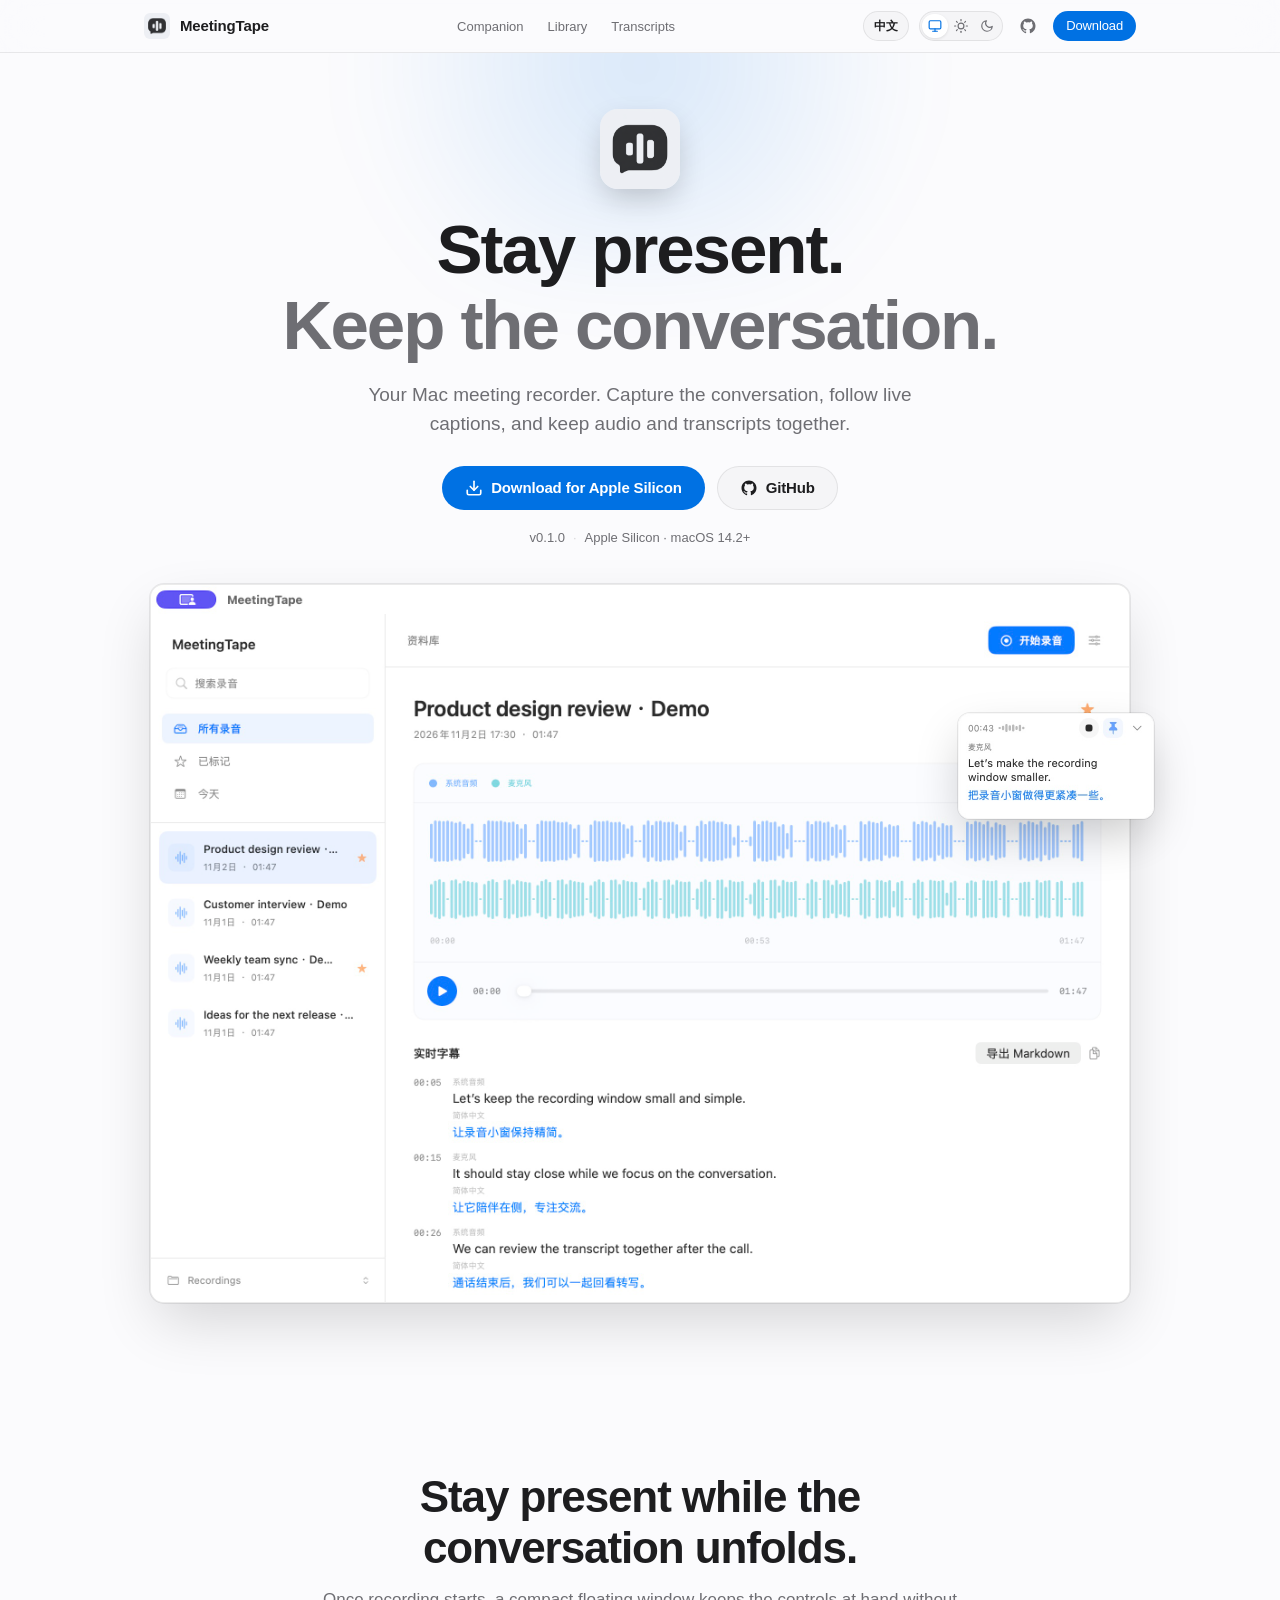
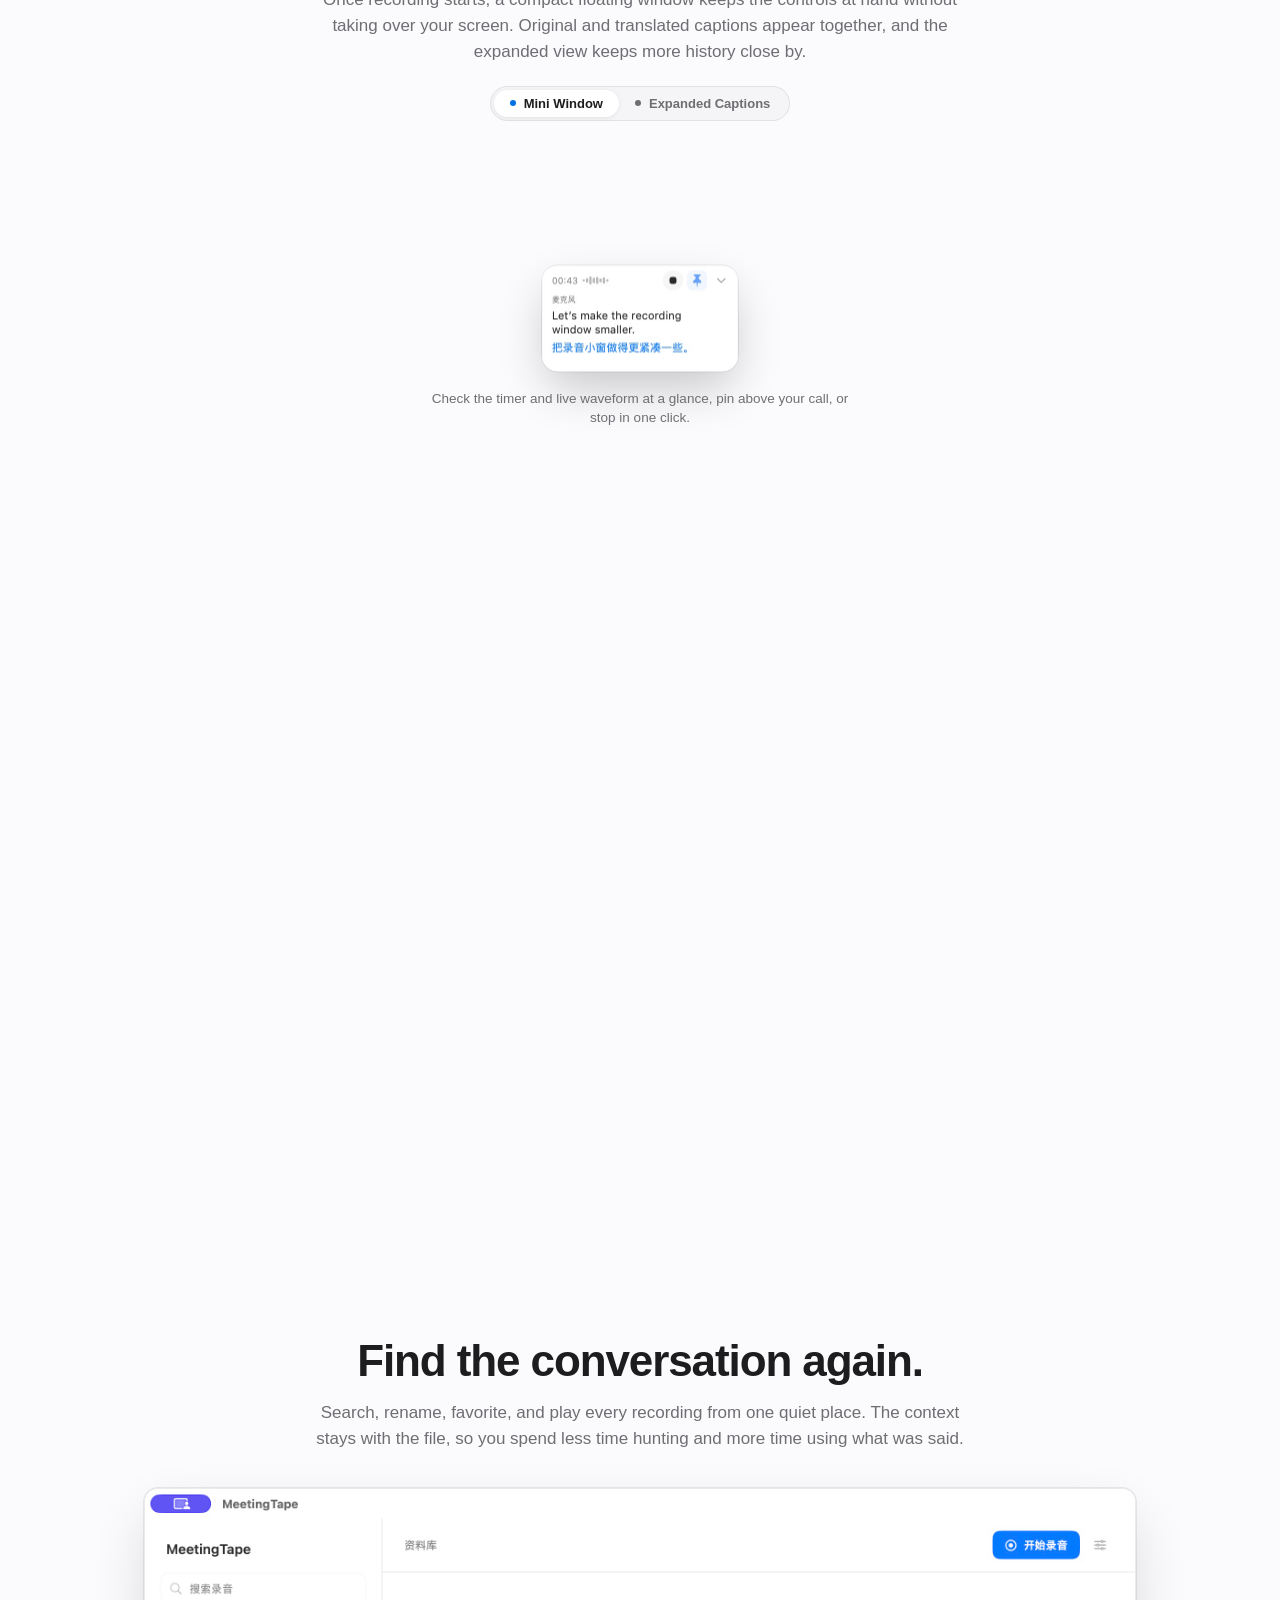
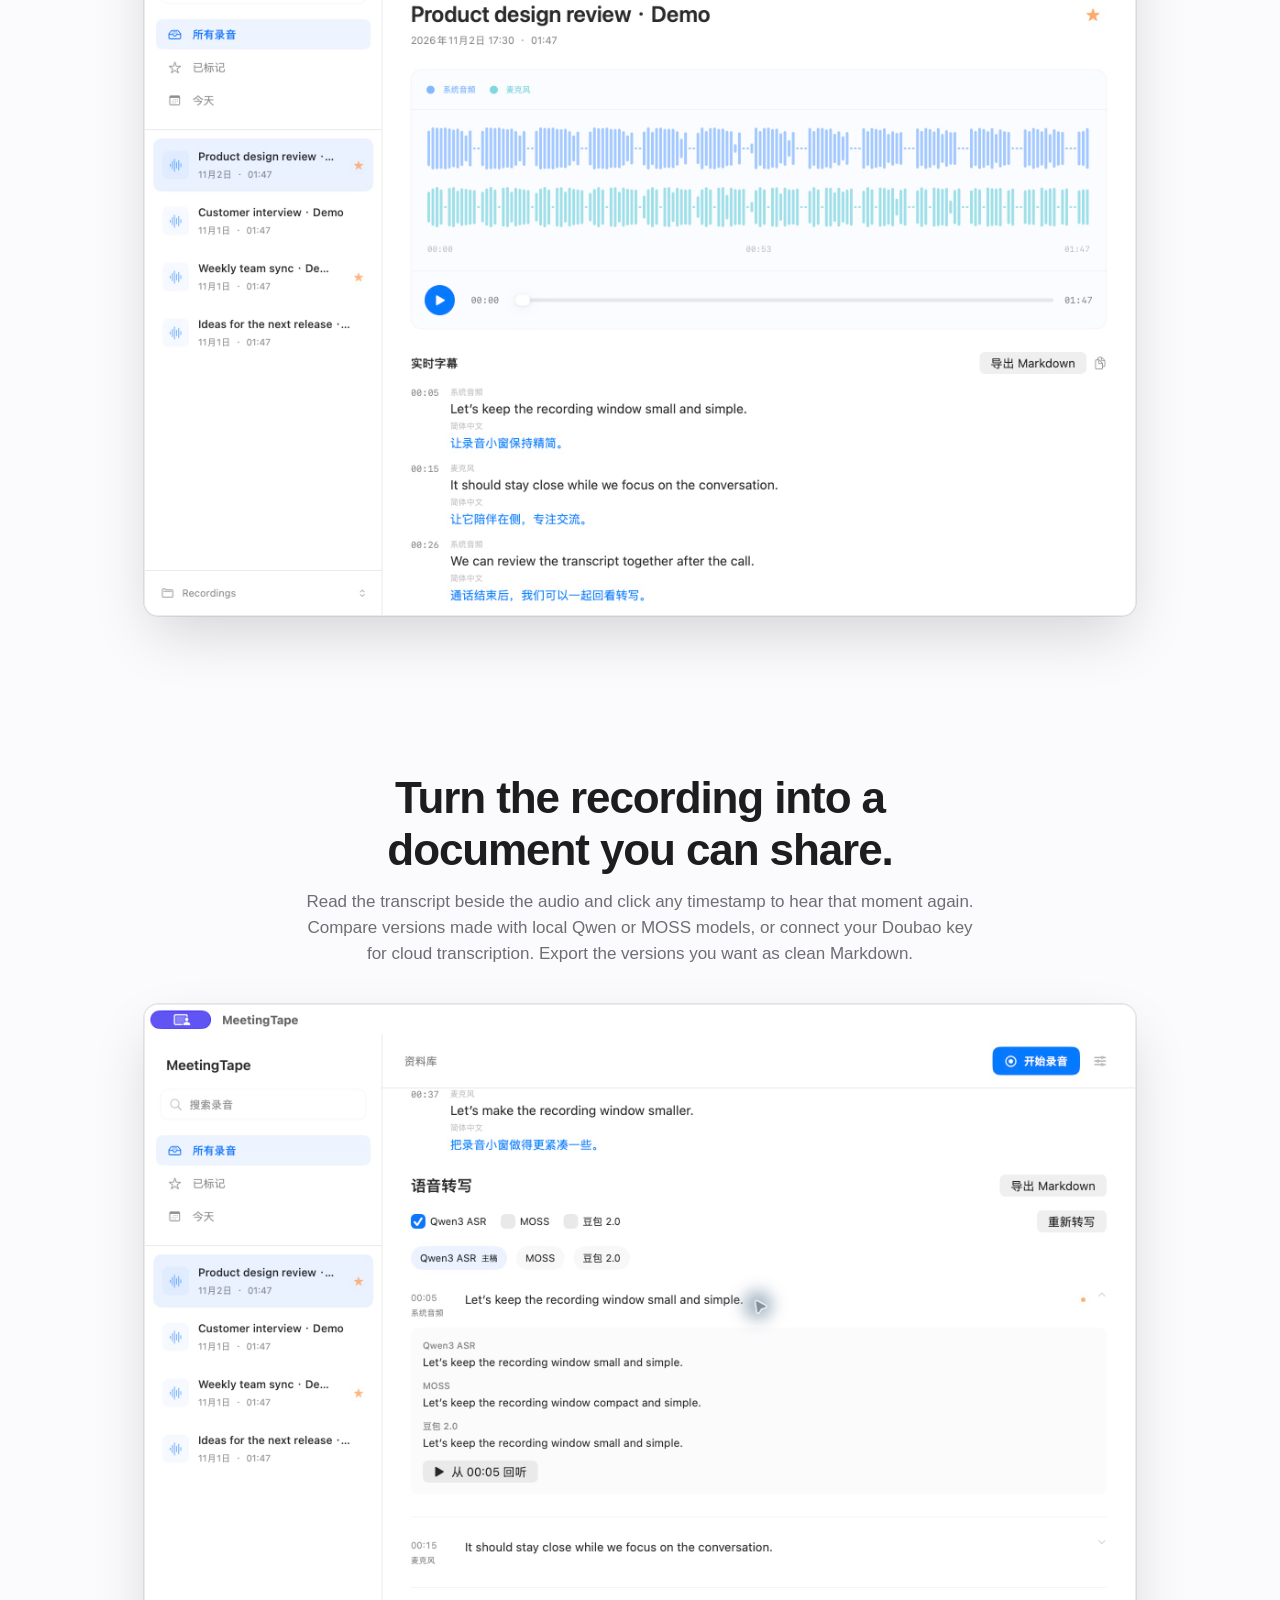
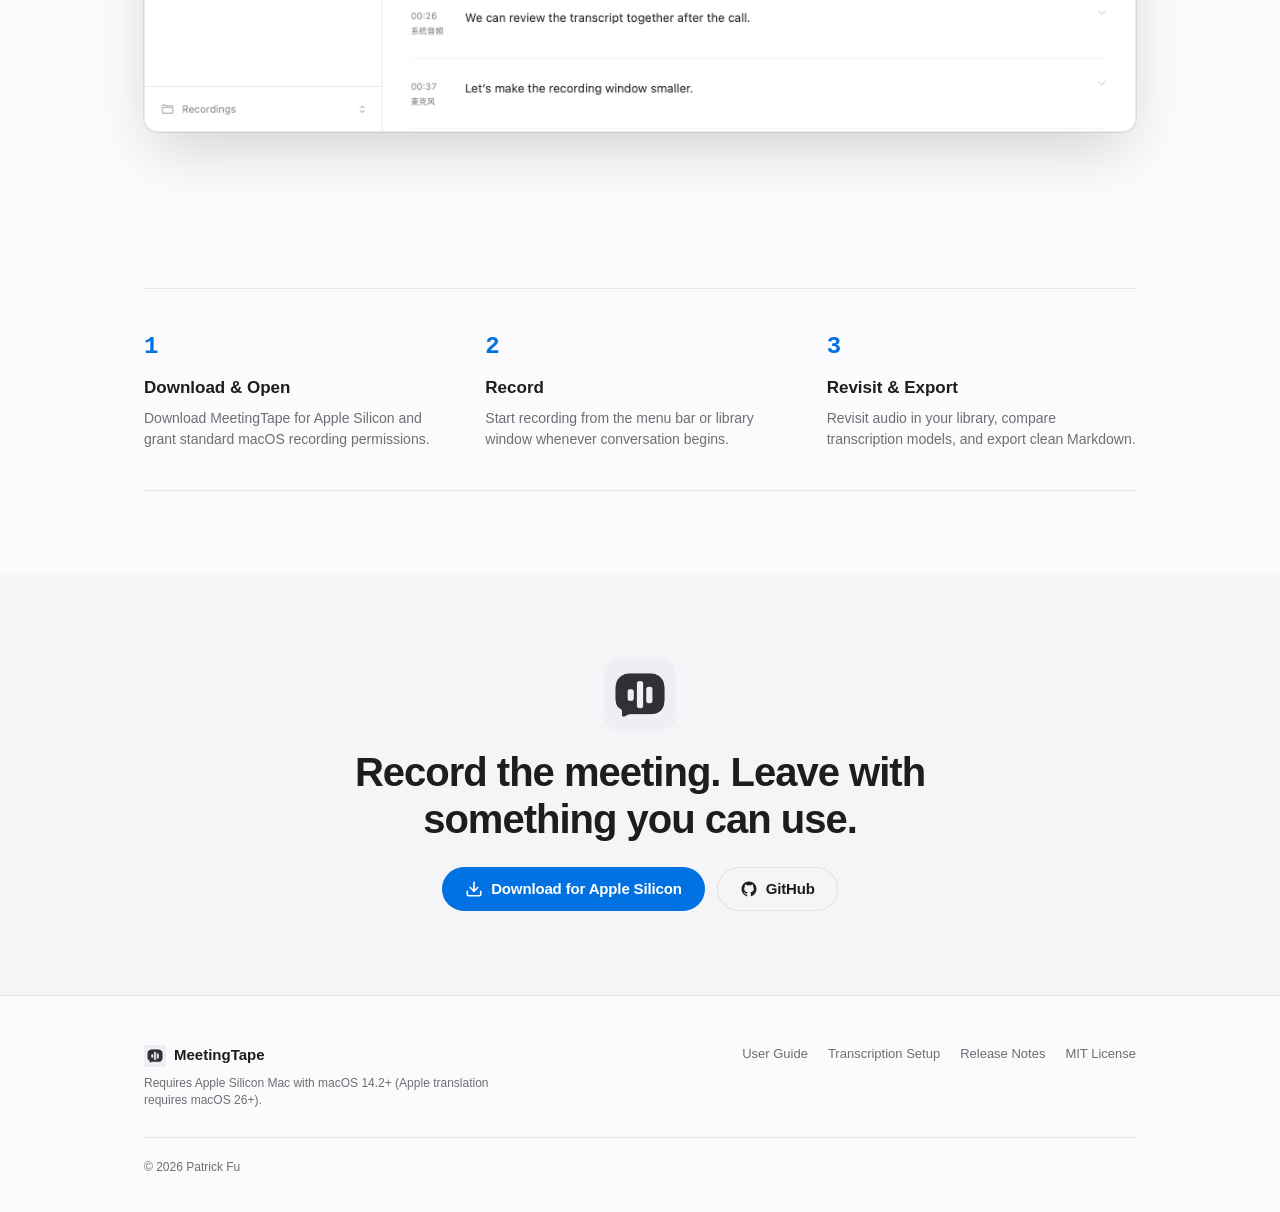
==== docs/index.html @ c308bc60 "Publish the signed 0.1.0 update feed and downloads - Add the unchanged signed appcast for the public" ====
<!DOCTYPE html>
<html lang="en" data-theme="system">
<head>
  <meta charset="UTF-8">
  <meta name="viewport" content="width=device-width, initial-scale=1.0, viewport-fit=cover">
  <title>MeetingTape — Native Mac Meeting Recorder &amp; Live Captions</title>
  <meta name="description" content="A native Mac meeting recorder with live captions. System and microphone audio capture, searchable library, and Markdown export.">
  <link rel="canonical" href="https://patrick-fu.github.io/meetingtape/">
  <meta property="og:type" content="website">
  <meta property="og:url" content="https://patrick-fu.github.io/meetingtape/">
  <meta property="og:title" content="MeetingTape — Native Mac Meeting Recorder &amp; Live Captions">
  <meta property="og:description" content="A native Mac meeting recorder with live captions. System and microphone audio capture, searchable library, and Markdown export.">
  <meta property="og:image" content="https://patrick-fu.github.io/meetingtape/images/app-icon.png">
  <meta name="twitter:card" content="summary_large_image">
  <meta name="twitter:url" content="https://patrick-fu.github.io/meetingtape/">
  <meta name="twitter:title" content="MeetingTape — Native Mac Meeting Recorder &amp; Live Captions">
  <meta name="twitter:description" content="A native Mac meeting recorder with live captions. System and microphone audio capture, searchable library, and Markdown export.">
  <meta name="twitter:image" content="https://patrick-fu.github.io/meetingtape/images/app-icon.png">
  <link rel="icon" type="image/png" href="images/app-icon.png">
  <link rel="apple-touch-icon" href="images/app-icon.png">
  <link rel="stylesheet" href="styles.css">
  <script>
    (function () {
      try {
        var savedTheme = localStorage.getItem('meetingtape.appearance');
        if (!['system', 'light', 'dark'].includes(savedTheme)) savedTheme = 'system';
        document.documentElement.setAttribute('data-theme', savedTheme);
      } catch (e) {}
    })();
  </script>
</head>
<body>
  <a href="#main" class="skip-link" data-i18n="skip_to_content">Skip to main content</a>
  <div id="a11y-status" class="sr-only" aria-live="polite"></div>
  <header class="site-header" id="site-header">
    <div class="header-inner">
      <a href="#" class="brand-link" aria-label="MeetingTape">
        <img src="images/app-icon.png" alt="" aria-hidden="true" width="28" height="28" class="brand-icon">
        <span class="brand-name">MeetingTape</span>
      </a>

      <nav class="site-nav" data-i18n-label="navigation" aria-label="Main Navigation">
        <ul class="nav-links">
          <li><a href="#companion" class="nav-anchor" data-i18n="nav_companion">Companion</a></li>
          <li><a href="#library" class="nav-anchor" data-i18n="nav_library">Library</a></li>
          <li><a href="#transcripts" class="nav-anchor" data-i18n="nav_transcripts">Transcripts</a></li>
        </ul>
      </nav>

      <div class="header-actions">
        <button type="button" id="lang-toggle-btn" class="control-btn" aria-label="Switch to 简体中文" title="Switch language / 切换语言">
          <span id="lang-label">中文</span>
        </button>
        <div class="theme-control" role="group" data-i18n-label="appearance" aria-label="Appearance">
          <button type="button" class="theme-btn" data-theme-val="system" data-i18n-title="theme_system" title="System appearance" aria-pressed="true">
            <svg class="theme-icon" width="14" height="14" viewBox="0 0 24 24" fill="none" stroke="currentColor" stroke-width="2" stroke-linecap="round" stroke-linejoin="round" aria-hidden="true">
              <rect x="2" y="3" width="20" height="14" rx="2" ry="2"></rect>
              <line x1="8" y1="21" x2="16" y2="21"></line>
              <line x1="12" y1="17" x2="12" y2="21"></line>
            </svg>
            <span class="sr-only" data-i18n="theme_system">System</span>
          </button>
          <button type="button" class="theme-btn" data-theme-val="light" data-i18n-title="theme_light" title="Light appearance" aria-pressed="false">
            <svg class="theme-icon" width="14" height="14" viewBox="0 0 24 24" fill="none" stroke="currentColor" stroke-width="2" stroke-linecap="round" stroke-linejoin="round" aria-hidden="true">
              <circle cx="12" cy="12" r="5"></circle>
              <line x1="12" y1="1" x2="12" y2="3"></line>
              <line x1="12" y1="21" x2="12" y2="23"></line>
              <line x1="4.22" y1="4.22" x2="5.64" y2="5.64"></line>
              <line x1="18.36" y1="18.36" x2="19.78" y2="19.78"></line>
              <line x1="1" y1="12" x2="3" y2="12"></line>
              <line x1="21" y1="12" x2="23" y2="12"></line>
              <line x1="4.22" y1="19.78" x2="5.64" y2="18.36"></line>
              <line x1="18.36" y1="5.64" x2="19.78" y2="4.22"></line>
            </svg>
            <span class="sr-only" data-i18n="theme_light">Light</span>
          </button>
          <button type="button" class="theme-btn" data-theme-val="dark" data-i18n-title="theme_dark" title="Dark appearance" aria-pressed="false">
            <svg class="theme-icon" width="14" height="14" viewBox="0 0 24 24" fill="none" stroke="currentColor" stroke-width="2" stroke-linecap="round" stroke-linejoin="round" aria-hidden="true">
              <path d="M21 12.79A9 9 0 1 1 11.21 3 7 7 0 0 0 21 12.79z"></path>
            </svg>
            <span class="sr-only" data-i18n="theme_dark">Dark</span>
          </button>
        </div>
        <a href="https://github.com/patrick-fu/meetingtape" class="icon-link" target="_blank" rel="noopener noreferrer" data-i18n-label="github_source" aria-label="GitHub Repository">
          <svg width="18" height="18" viewBox="0 0 24 24" fill="currentColor" aria-hidden="true">
            <path fill-rule="evenodd" clip-rule="evenodd" d="M12 2C6.477 2 2 6.484 2 12.017c0 4.425 2.865 8.18 6.839 9.504.5.092.682-.217.682-.483 0-.237-.008-.868-.013-1.703-2.782.605-3.369-1.343-3.369-1.343-.454-1.158-1.11-1.466-1.11-1.466-.908-.62.069-.608.069-.608 1.003.07 1.53 1.032 1.53 1.032.892 1.53 2.341 1.088 2.91.832.092-.647.35-1.088.636-1.338-2.22-.253-4.555-1.113-4.555-4.951 0-1.093.39-1.988 1.029-2.688-.103-.253-.446-1.272.098-2.65 0 0 .84-.27 2.75 1.026A9.564 9.564 0 0112 6.844c.85.004 1.705.115 2.504.337 1.909-1.296 2.747-1.027 2.747-1.027.546 1.379.202 2.398.1 2.651.64.7 1.028 1.595 1.028 2.688 0 3.848-2.339 4.695-4.566 4.943.359.309.678.92.678 1.855 0 1.338-.012 2.419-.012 2.747 0 .268.18.58.688.482A10.019 10.019 0 0022 12.017C22 6.484 17.522 2 12 2z"></path>
          </svg>
        </a>
        <a href="https://github.com/patrick-fu/meetingtape/releases/download/v0.1.0/MeetingTape-0.1.0-arm64.dmg" class="btn btn-primary btn-sm header-cta">
          <span data-i18n="nav_download">Download</span>
        </a>
      </div>
    </div>
  </header>
  <main id="main">
    <section class="hero-section" id="hero">
      <div class="hero-glow" aria-hidden="true"></div>

      <div class="container hero-container">
        <div class="hero-content">
          <img src="images/app-icon.png" alt="" aria-hidden="true" width="88" height="88" class="hero-icon">

          <h1 class="hero-headline">
            <span class="headline-line" data-i18n="hero_headline_1">Stay present.</span>
            <span class="headline-line headline-accent" data-i18n="hero_headline_2">Keep the conversation.</span>
          </h1>

          <p class="hero-lead" data-i18n="hero_lead">
            Your Mac meeting recorder. Capture the conversation, follow live captions, and keep audio and transcripts together.
          </p>

          <div class="hero-actions">
            <a href="https://github.com/patrick-fu/meetingtape/releases/download/v0.1.0/MeetingTape-0.1.0-arm64.dmg" class="btn btn-primary btn-lg">
              <svg width="18" height="18" viewBox="0 0 24 24" fill="none" stroke="currentColor" stroke-width="2.2" stroke-linecap="round" stroke-linejoin="round" aria-hidden="true">
                <path d="M21 15v4a2 2 0 0 1-2 2H5a2 2 0 0 1-2-2v-4"></path>
                <polyline points="7 10 12 15 17 10"></polyline>
                <line x1="12" y1="15" x2="12" y2="3"></line>
              </svg>
              <span data-i18n="hero_download_btn">Download for Apple Silicon</span>
            </a>

            <a href="https://github.com/patrick-fu/meetingtape" class="btn btn-secondary btn-lg" target="_blank" rel="noopener noreferrer">
              <svg width="18" height="18" viewBox="0 0 24 24" fill="currentColor" aria-hidden="true">
                <path fill-rule="evenodd" clip-rule="evenodd" d="M12 2C6.477 2 2 6.484 2 12.017c0 4.425 2.865 8.18 6.839 9.504.5.092.682-.217.682-.483 0-.237-.008-.868-.013-1.703-2.782.605-3.369-1.343-3.369-1.343-.454-1.158-1.11-1.466-1.11-1.466-.908-.62.069-.608.069-.608 1.003.07 1.53 1.032 1.53 1.032.892 1.53 2.341 1.088 2.91.832.092-.647.35-1.088.636-1.338-2.22-.253-4.555-1.113-4.555-4.951 0-1.093.39-1.988 1.029-2.688-.103-.253-.446-1.272.098-2.65 0 0 .84-.27 2.75 1.026A9.564 9.564 0 0112 6.844c.85.004 1.705.115 2.504.337 1.909-1.296 2.747-1.027 2.747-1.027.546 1.379.202 2.398.1 2.651.64.7 1.028 1.595 1.028 2.688 0 3.848-2.339 4.695-4.566 4.943.359.309.678.92.678 1.855 0 1.338-.012 2.419-.012 2.747 0 .268.18.58.688.482A10.019 10.019 0 0022 12.017C22 6.484 17.522 2 12 2z"></path>
              </svg>
              <span data-i18n="hero_github_btn">GitHub</span>
            </a>
          </div>

          <div class="hero-specs-pill">
            <span>v0.1.0</span>
            <span class="specs-dot" aria-hidden="true">·</span>
            <span data-i18n="hero_requirements">Apple Silicon · macOS 14.2+</span>
          </div>
        </div>
        <div class="hero-frame-wrapper">
          <div class="product-frame hero-frame">
            <img src="images/library.jpg" data-i18n-alt="image_library" alt="MeetingTape recording library interface" width="2160" height="1584" class="product-img" loading="eager">
          </div>
          <img src="images/floating-mini.jpg" class="hero-companion" width="392" height="212" data-i18n-alt="image_mini" alt="MeetingTape compact captions in a demo recording">
        </div>
      </div>
    </section>
    <section class="scene-section scene-companion" id="companion">
      <div class="scroll-track" id="companion-scroll-track">
        <div class="sticky-viewport">
          <div class="container text-center">
            <div class="scene-header">
              <h2 class="scene-title" data-i18n="scene1_title">Stay present while the conversation unfolds.</h2>
              <p class="scene-desc" data-i18n="scene1_desc">
                Once recording starts, a compact floating window keeps the controls at hand without taking over your screen. Original and translated captions appear together, and the expanded view keeps more history close by.
              </p>
              <div class="stage-toggle-pill" role="group" data-i18n-label="companion_modes" aria-label="Companion view mode">
                <button type="button" class="stage-pill-btn active" id="btn-mode-mini" aria-pressed="true" data-mode="mini">
                  <span class="pill-dot" aria-hidden="true"></span>
                  <span data-i18n="scene1_tab_mini">Mini Window</span>
                </button>
                <button type="button" class="stage-pill-btn" id="btn-mode-expanded" aria-pressed="false" data-mode="expanded">
                  <span class="pill-dot" aria-hidden="true"></span>
                  <span data-i18n="scene1_tab_expanded">Expanded Captions</span>
                </button>
              </div>
            </div>
            <div class="companion-stage">
              <div class="companion-card card-mini active" id="card-mini">
                <div class="float-frame float-mini-frame">
                  <img src="images/floating-mini.jpg" data-i18n-alt="image_mini" alt="MeetingTape mini floating window with timer and waveform" width="392" height="212" class="float-img" loading="lazy">
                </div>
                <p class="card-caption" data-i18n="scene1_mini_caption">
                  Check the timer and live waveform at a glance, pin above your call, or stop in one click.
                </p>
              </div>

              <div class="companion-card card-expanded" id="card-expanded">
                <div class="float-frame float-expanded-frame">
                  <img src="images/floating-captions.jpg" data-i18n-alt="image_expanded" alt="MeetingTape expanded floating captions window showing dialogue history and translation" width="760" height="640" class="float-img" loading="lazy">
                </div>
                <p class="card-caption" data-i18n="scene1_expanded_caption">
                  Read the original and translation together, with more of the conversation in view.
                </p>
              </div>
            </div>
          </div>
        </div>
      </div>
    </section>
    <section class="scene-section scene-library" id="library">
      <div class="container text-center">
        <div class="scene-header">
          <h2 class="scene-title" data-i18n="scene2_title">Find the conversation again.</h2>
          <p class="scene-desc" data-i18n="scene2_desc">
            Search, rename, favorite, and play every recording from one quiet place. The context stays with the file, so you spend less time hunting and more time using what was said.
          </p>
        </div>

        <div class="product-frame">
          <img src="images/library.jpg" data-i18n-alt="image_library" alt="MeetingTape demo recording library showing dual-track waveforms and search sidebar" width="2160" height="1584" class="product-img" loading="lazy">
        </div>
      </div>
    </section>
    <section class="scene-section scene-transcripts" id="transcripts">
      <div class="container text-center">
        <div class="scene-header">
          <h2 class="scene-title" data-i18n="scene3_title">Turn the recording into a document you can share.</h2>
          <p class="scene-desc" data-i18n="scene3_desc">
            Read the transcript beside the audio and click any timestamp to hear that moment again. Compare versions made with local Qwen or MOSS models, or connect your Doubao key for cloud transcription. Export the versions you want as clean Markdown.
          </p>
        </div>

        <div class="product-frame">
          <img src="images/transcript.jpg" data-i18n-alt="image_transcript" alt="MeetingTape transcript view showing multi-model comparison and export" width="2160" height="1584" class="product-img" loading="lazy">
        </div>
      </div>
    </section>
    <section class="scene-section scene-steps" id="steps">
      <div class="container">
        <div class="steps-row">
          <div class="step-item">
            <span class="step-num" aria-hidden="true">1</span>
            <h3 class="step-heading" data-i18n="step1_title">Download &amp; Open</h3>
            <p class="step-text" data-i18n="step1_desc">
              Download MeetingTape for Apple Silicon and grant standard macOS recording permissions.
            </p>
          </div>
          <div class="step-item">
            <span class="step-num" aria-hidden="true">2</span>
            <h3 class="step-heading" data-i18n="step2_title">Record</h3>
            <p class="step-text" data-i18n="step2_desc">
              Start recording from the menu bar or library window whenever conversation begins.
            </p>
          </div>
          <div class="step-item">
            <span class="step-num" aria-hidden="true">3</span>
            <h3 class="step-heading" data-i18n="step3_title">Revisit &amp; Export</h3>
            <p class="step-text" data-i18n="step3_desc">
              Revisit audio in your library, compare transcription models, and export clean Markdown.
            </p>
          </div>
        </div>
      </div>
    </section>
    <section class="closing-cta">
      <div class="container text-center">
        <img src="images/app-icon.png" alt="" aria-hidden="true" width="72" height="72" class="closing-icon" loading="lazy">
        <h2 class="closing-title" data-i18n="cta_title">Record the meeting. Leave with something you can use.</h2>
        <div class="closing-actions">
          <a href="https://github.com/patrick-fu/meetingtape/releases/download/v0.1.0/MeetingTape-0.1.0-arm64.dmg" class="btn btn-primary btn-lg">
            <svg width="18" height="18" viewBox="0 0 24 24" fill="none" stroke="currentColor" stroke-width="2.2" stroke-linecap="round" stroke-linejoin="round" aria-hidden="true">
              <path d="M21 15v4a2 2 0 0 1-2 2H5a2 2 0 0 1-2-2v-4"></path>
              <polyline points="7 10 12 15 17 10"></polyline>
              <line x1="12" y1="15" x2="12" y2="3"></line>
            </svg>
            <span data-i18n="hero_download_btn">Download for Apple Silicon</span>
          </a>
          <a href="https://github.com/patrick-fu/meetingtape" class="btn btn-secondary btn-lg" target="_blank" rel="noopener noreferrer">
            <svg width="18" height="18" viewBox="0 0 24 24" fill="currentColor" aria-hidden="true">
              <path fill-rule="evenodd" clip-rule="evenodd" d="M12 2C6.477 2 2 6.484 2 12.017c0 4.425 2.865 8.18 6.839 9.504.5.092.682-.217.682-.483 0-.237-.008-.868-.013-1.703-2.782.605-3.369-1.343-3.369-1.343-.454-1.158-1.11-1.466-1.11-1.466-.908-.62.069-.608.069-.608 1.003.07 1.53 1.032 1.53 1.032.892 1.53 2.341 1.088 2.91.832.092-.647.35-1.088.636-1.338-2.22-.253-4.555-1.113-4.555-4.951 0-1.093.39-1.988 1.029-2.688-.103-.253-.446-1.272.098-2.65 0 0 .84-.27 2.75 1.026A9.564 9.564 0 0112 6.844c.85.004 1.705.115 2.504.337 1.909-1.296 2.747-1.027 2.747-1.027.546 1.379.202 2.398.1 2.651.64.7 1.028 1.595 1.028 2.688 0 3.848-2.339 4.695-4.566 4.943.359.309.678.92.678 1.855 0 1.338-.012 2.419-.012 2.747 0 .268.18.58.688.482A10.019 10.019 0 0022 12.017C22 6.484 17.522 2 12 2z"></path>
            </svg>
            <span data-i18n="hero_github_btn">GitHub</span>
          </a>
        </div>
      </div>
    </section>

  </main>
  <footer class="site-footer">
    <div class="container footer-container">
      <div class="footer-links-row">
        <div class="footer-brand">
          <div class="footer-logo">
            <img src="images/app-icon.png" alt="" aria-hidden="true" width="22" height="22">
            <span class="footer-name">MeetingTape</span>
          </div>
          <p class="footer-note" data-i18n="footer_requirements_note">Requires Apple Silicon Mac with macOS 14.2+ (Apple translation requires macOS 26+).</p>
        </div>

        <nav class="footer-nav" data-i18n-label="reference_links" aria-label="Reference Links">
          <a href="https://github.com/patrick-fu/meetingtape/blob/main/docs/distribution.md" target="_blank" rel="noopener noreferrer" data-i18n="footer_guide">User Guide</a>
          <a href="https://github.com/patrick-fu/meetingtape/blob/main/docs/transcription.md" target="_blank" rel="noopener noreferrer" data-i18n="footer_setup">Transcription Setup</a>
          <a href="https://github.com/patrick-fu/meetingtape/releases/tag/v0.1.0" target="_blank" rel="noopener noreferrer" data-i18n="footer_release">Release Notes</a>
          <a href="https://github.com/patrick-fu/meetingtape/blob/main/LICENSE" target="_blank" rel="noopener noreferrer" data-i18n="footer_license">MIT License</a>
        </nav>
      </div>

      <div class="footer-bottom-row">
        <p class="footer-copy">© 2026 Patrick Fu</p>
      </div>
    </div>
  </footer>
  <script src="site.js"></script>
</body>
</html>
---- docs/styles.css ----
:root {
  --font-sans: -apple-system, BlinkMacSystemFont, "SF Pro Text", "SF Pro Display", "PingFang SC", "Helvetica Neue", sans-serif;
  --font-mono: ui-monospace, SFMono-Regular, "SF Mono", Menlo, Monaco, Consolas, monospace;

  --bg-primary: #fbfbfd;
  --bg-surface: #ffffff;
  --bg-surface-secondary: #f5f5f7;
  --bg-surface-tertiary: #ebebed;

  --text-primary: #1d1d1f;
  --text-secondary: #6e6e73;
  --text-tertiary: #6e6e73;

  --accent: #0071e3;
  --accent-hover: #0077ed;
  --accent-active: #0062c4;
  --accent-subtle: rgba(0, 113, 227, 0.08);
  --accent-glow: rgba(0, 113, 227, 0.14);

  --border-subtle: rgba(0, 0, 0, 0.08);
  --border-medium: rgba(0, 0, 0, 0.14);

  --header-bg: rgba(251, 251, 253, 0.82);
  --header-border: rgba(0, 0, 0, 0.08);

  --shadow-sm: 0 2px 8px rgba(0, 0, 0, 0.04);
  --shadow-window: 0 24px 60px -8px rgba(0, 0, 0, 0.16), 0 0 0 1px rgba(0, 0, 0, 0.08);
  --shadow-float: 0 20px 48px -6px rgba(0, 0, 0, 0.22), 0 0 0 1px rgba(0, 0, 0, 0.08);

  --focus-ring: 0 0 0 4px rgba(0, 113, 227, 0.35);

  --container-max: 1040px;
  --radius-sm: 8px;
  --radius-md: 14px;
  --radius-lg: 20px;
  --radius-pill: 9999px;

  --transition-fast: 160ms cubic-bezier(0.16, 1, 0.3, 1);
  --transition-smooth: 360ms cubic-bezier(0.16, 1, 0.3, 1);
}

[data-theme="dark"] {
  --bg-primary: #000000;
  --bg-surface: #141416;
  --bg-surface-secondary: #1e1e22;
  --bg-surface-tertiary: #28282d;

  --text-primary: #f5f5f7;
  --text-secondary: #a1a1a6;
  --text-tertiary: #91919a;

  --accent: #2997ff;
  --accent-hover: #47a6ff;
  --accent-active: #1a88f5;
  --accent-subtle: rgba(41, 151, 255, 0.12);
  --accent-glow: rgba(41, 151, 255, 0.22);

  --border-subtle: rgba(255, 255, 255, 0.1);
  --border-medium: rgba(255, 255, 255, 0.18);

  --header-bg: rgba(0, 0, 0, 0.82);
  --header-border: rgba(255, 255, 255, 0.1);

  --shadow-sm: 0 2px 8px rgba(0, 0, 0, 0.3);
  --shadow-window: 0 28px 72px -8px rgba(0, 0, 0, 0.85), 0 0 0 1px rgba(255, 255, 255, 0.12);
  --shadow-float: 0 24px 56px -6px rgba(0, 0, 0, 0.9), 0 0 0 1px rgba(255, 255, 255, 0.14);

  --focus-ring: 0 0 0 4px rgba(41, 151, 255, 0.4);
}

@media (prefers-color-scheme: dark) {
  [data-theme="system"] {
    --bg-primary: #000000;
    --bg-surface: #141416;
    --bg-surface-secondary: #1e1e22;
    --bg-surface-tertiary: #28282d;

    --text-primary: #f5f5f7;
    --text-secondary: #a1a1a6;
    --text-tertiary: #91919a;

    --accent: #2997ff;
    --accent-hover: #47a6ff;
    --accent-active: #1a88f5;
    --accent-subtle: rgba(41, 151, 255, 0.12);
    --accent-glow: rgba(41, 151, 255, 0.22);

    --border-subtle: rgba(255, 255, 255, 0.1);
    --border-medium: rgba(255, 255, 255, 0.18);

    --header-bg: rgba(0, 0, 0, 0.82);
    --header-border: rgba(255, 255, 255, 0.1);

    --shadow-sm: 0 2px 8px rgba(0, 0, 0, 0.3);
    --shadow-window: 0 28px 72px -8px rgba(0, 0, 0, 0.85), 0 0 0 1px rgba(255, 255, 255, 0.12);
    --shadow-float: 0 24px 56px -6px rgba(0, 0, 0, 0.9), 0 0 0 1px rgba(255, 255, 255, 0.14);

    --focus-ring: 0 0 0 4px rgba(41, 151, 255, 0.4);
  }
}

*, *::before, *::after {
  box-sizing: border-box;
  margin: 0;
  padding: 0;
}

html {
  font-family: var(--font-sans);
  background-color: var(--bg-primary);
  color: var(--text-primary);
  scroll-behavior: smooth;
  scroll-padding-top: 76px;
  text-rendering: optimizeLegibility;
  -webkit-font-smoothing: antialiased;
}

body {
  min-height: 100vh;
  line-height: 1.5;
  overflow-x: hidden;
  background-color: var(--bg-primary);
  color: var(--text-primary);
  transition: background-color var(--transition-fast), color var(--transition-fast);
}

img, svg {
  display: block;
  max-width: 100%;
}

a {
  color: inherit;
  text-decoration: none;
}

button {
  font-family: inherit;
  font-size: inherit;
  cursor: pointer;
  border: none;
  background: none;
}

.skip-link {
  position: absolute;
  top: -100px;
  left: 16px;
  z-index: 10000;
  padding: 8px 16px;
  background: var(--accent);
  color: #fff;
  border-radius: var(--radius-sm);
  font-weight: 600;
  font-size: 0.875rem;
  transition: top var(--transition-fast);
}

.skip-link:focus {
  top: 16px;
}

.sr-only {
  position: absolute;
  width: 1px;
  height: 1px;
  padding: 0;
  margin: -1px;
  overflow: hidden;
  clip: rect(0, 0, 0, 0);
  white-space: nowrap;
  border: 0;
}

:focus-visible {
  outline: none;
  box-shadow: var(--focus-ring);
}

.container {
  width: 100%;
  max-width: var(--container-max);
  margin-left: auto;
  margin-right: auto;
  padding-left: 24px;
  padding-right: 24px;
}

.text-center {
  text-align: center;
}

.site-header {
  position: sticky;
  top: 0;
  z-index: 999;
  width: 100%;
  background-color: var(--header-bg);
  backdrop-filter: blur(20px) saturate(180%);
  -webkit-backdrop-filter: blur(20px) saturate(180%);
  border-bottom: 1px solid var(--header-border);
}

.header-inner {
  display: flex;
  align-items: center;
  justify-content: space-between;
  max-width: var(--container-max);
  height: 52px;
  margin: 0 auto;
  padding: 0 24px;
}

.brand-link {
  display: flex;
  align-items: center;
  gap: 10px;
  font-weight: 600;
  font-size: 0.9375rem;
  letter-spacing: -0.01em;
}

.brand-icon {
  width: 26px;
  height: 26px;
  border-radius: 6px;
}

.brand-name {
  color: var(--text-primary);
}

.site-nav {
  display: flex;
  align-items: center;
}

.nav-links {
  display: flex;
  list-style: none;
  gap: 24px;
}

.nav-anchor {
  font-size: 0.8125rem;
  color: var(--text-secondary);
  font-weight: 500;
  transition: color var(--transition-fast);
}

.nav-anchor:hover {
  color: var(--text-primary);
}

.header-actions {
  display: flex;
  align-items: center;
  gap: 10px;
}

.control-btn {
  display: inline-flex;
  align-items: center;
  justify-content: center;
  height: 30px;
  padding: 0 10px;
  border-radius: var(--radius-pill);
  background-color: var(--bg-surface-secondary);
  border: 1px solid var(--border-subtle);
  color: var(--text-primary);
  font-size: 0.75rem;
  font-weight: 600;
  transition: all var(--transition-fast);
}

.control-btn:hover {
  border-color: var(--border-medium);
}

.theme-control {
  display: inline-flex;
  align-items: center;
  background-color: var(--bg-surface-secondary);
  border: 1px solid var(--border-subtle);
  border-radius: var(--radius-pill);
  padding: 2px;
}

.theme-btn {
  display: inline-flex;
  align-items: center;
  justify-content: center;
  width: 26px;
  height: 24px;
  border-radius: var(--radius-pill);
  color: var(--text-secondary);
  transition: all var(--transition-fast);
}

.theme-btn:hover {
  color: var(--text-primary);
}

.theme-btn[aria-pressed="true"] {
  background-color: var(--bg-surface);
  color: var(--accent);
  box-shadow: 0 1px 3px rgba(0, 0, 0, 0.1);
}

.icon-link {
  display: inline-flex;
  align-items: center;
  justify-content: center;
  width: 30px;
  height: 30px;
  border-radius: var(--radius-pill);
  color: var(--text-secondary);
  transition: color var(--transition-fast);
}

.icon-link:hover {
  color: var(--text-primary);
}

.btn {
  display: inline-flex;
  align-items: center;
  justify-content: center;
  gap: 8px;
  font-weight: 500;
  letter-spacing: -0.01em;
  border-radius: var(--radius-pill);
  transition: transform var(--transition-fast), background-color var(--transition-fast), border-color var(--transition-fast);
  white-space: nowrap;
}

.btn:active {
  transform: scale(0.98);
}

.btn-primary {
  background-color: #0071e3;
  color: #ffffff;
  border: 1px solid transparent;
}

.btn-primary:hover {
  background-color: #0062c4;
}

.btn-secondary {
  background-color: var(--bg-surface-secondary);
  color: var(--text-primary);
  border: 1px solid var(--border-subtle);
}

.btn-secondary:hover {
  border-color: var(--border-medium);
}

.btn-sm {
  height: 30px;
  padding: 0 12px;
  font-size: 0.8125rem;
}

.btn-lg {
  height: 44px;
  padding: 0 22px;
  font-size: 0.9375rem;
  font-weight: 600;
}

.hero-section {
  position: relative;
  padding-top: 56px;
  padding-bottom: 72px;
  overflow: hidden;
}

.hero-glow {
  position: absolute;
  top: -15%;
  left: 50%;
  transform: translateX(-50%);
  width: 680px;
  height: 420px;
  background: radial-gradient(circle, var(--accent-glow) 0%, rgba(0, 0, 0, 0) 70%);
  pointer-events: none;
  filter: blur(40px);
}

.hero-container {
  position: relative;
  z-index: 1;
  display: flex;
  flex-direction: column;
  align-items: center;
  text-align: center;
}

.hero-content {
  max-width: 900px;
  display: flex;
  flex-direction: column;
  align-items: center;
}

.hero-icon {
  width: 80px;
  height: 80px;
  border-radius: 18px;
  box-shadow: 0 12px 30px -4px rgba(0, 0, 0, 0.2);
  margin-bottom: 22px;
}

.hero-headline {
  font-size: clamp(2.5rem, 5.4vw, 4.75rem);
  line-height: 1.1;
  font-weight: 700;
  letter-spacing: -0.03em;
  color: var(--text-primary);
  margin-bottom: 18px;
}

.headline-line {
  display: block;
}

.headline-accent {
  color: var(--text-secondary);
}

.hero-lead {
  font-size: clamp(1rem, 1.6vw, 1.1875rem);
  line-height: 1.5;
  color: var(--text-secondary);
  max-width: 600px;
  margin-bottom: 28px;
}

.hero-actions {
  display: flex;
  align-items: center;
  justify-content: center;
  flex-wrap: wrap;
  gap: 12px;
  margin-bottom: 18px;
}

.hero-specs-pill {
  display: inline-flex;
  align-items: center;
  gap: 8px;
  font-size: 0.8125rem;
  color: var(--text-tertiary);
  margin-bottom: 36px;
}

.specs-dot {
  color: var(--border-medium);
}

.hero-frame-wrapper {
  position: relative;
  width: 100%;
  max-width: 980px;
}

.hero-companion {
  position: absolute;
  width: 196px;
  height: auto;
  right: -24px;
  top: 18%;
  border-radius: 12px;
  box-shadow: var(--shadow-float);
}

.has-motion .hero-companion {
  transform: translateY(var(--hero-offset, 0px));
}

.has-motion .product-frame {
  opacity: 0;
  transform: translateY(30px) scale(0.985);
  transition: opacity 700ms ease, transform 900ms cubic-bezier(0.16, 1, 0.3, 1);
}

.has-motion .product-frame.is-visible {
  opacity: 1;
  transform: none;
}

.product-frame {
  position: relative;
  border-radius: var(--radius-md);
  box-shadow: var(--shadow-window);
  overflow: hidden;
  border: 1px solid var(--border-subtle);
  background-color: var(--bg-surface);
  line-height: 0;
}

.product-img {
  width: 100%;
  height: auto;
  display: block;
}

.scene-section {
  padding-top: 72px;
  padding-bottom: 84px;
  position: relative;
}

.scene-header {
  max-width: 680px;
  margin: 0 auto 36px;
}

.scene-title {
  font-size: clamp(1.875rem, 3.6vw, 2.75rem);
  line-height: 1.16;
  font-weight: 700;
  letter-spacing: -0.025em;
  color: var(--text-primary);
  margin-bottom: 14px;
}

.scene-desc {
  font-size: clamp(0.9375rem, 1.4vw, 1.0625rem);
  line-height: 1.55;
  color: var(--text-secondary);
}

.scene-companion {
  padding-top: 24px;
  padding-bottom: 24px;
}

.scroll-track {
  position: relative;
  min-height: 160vh;
}

.sticky-viewport {
  position: sticky;
  top: 70px;
  min-height: calc(100vh - 90px);
  display: flex;
  flex-direction: column;
  justify-content: center;
  padding: 20px 0;
}

.stage-toggle-pill {
  display: inline-flex;
  align-items: center;
  background-color: var(--bg-surface-secondary);
  border: 1px solid var(--border-subtle);
  border-radius: var(--radius-pill);
  padding: 3px;
  margin-top: 20px;
}

.stage-pill-btn {
  display: inline-flex;
  align-items: center;
  gap: 8px;
  padding: 6px 16px;
  border-radius: var(--radius-pill);
  font-size: 0.8125rem;
  font-weight: 600;
  color: var(--text-secondary);
  transition: all var(--transition-fast);
}

.stage-pill-btn:hover {
  color: var(--text-primary);
}

.stage-pill-btn.active {
  background-color: var(--bg-surface);
  color: var(--text-primary);
  box-shadow: 0 1px 4px rgba(0, 0, 0, 0.08);
}

.pill-dot {
  width: 6px;
  height: 6px;
  border-radius: 50%;
  background-color: var(--text-tertiary);
}

.stage-pill-btn.active .pill-dot {
  background-color: var(--accent);
}

.companion-stage {
  position: relative;
  width: 100%;
  max-width: 520px;
  min-height: 380px;
  margin: 32px auto 0;
  display: flex;
  align-items: center;
  justify-content: center;
}

.companion-card {
  position: absolute;
  top: 50%;
  left: 50%;
  transform: translate(-50%, -50%) scale(0.96);
  opacity: 0;
  pointer-events: none;
  visibility: hidden;
  transition: transform var(--transition-smooth), opacity var(--transition-smooth), visibility var(--transition-smooth);
  display: flex;
  flex-direction: column;
  align-items: center;
  width: 100%;
}

.companion-card.active {
  opacity: 1;
  pointer-events: auto;
  visibility: visible;
  transform: translate(-50%, -50%) scale(1);
}

.has-motion .card-mini.active {
  transform: translate(-50%, calc(-50% - var(--scene-offset, 0px))) scale(var(--mini-scale, 1));
}

.has-motion .card-expanded.active {
  transform: translate(-50%, -50%) scale(var(--expanded-scale, 1));
}

.float-frame {
  border-radius: 16px;
  box-shadow: var(--shadow-float);
  overflow: hidden;
  line-height: 0;
  background-color: var(--bg-surface);
}

.float-mini-frame {
  max-width: 196px;
}

.float-expanded-frame {
  max-width: 380px;
}

.float-img {
  width: 100%;
  height: auto;
  display: block;
}

.card-caption {
  font-size: 0.84375rem;
  color: var(--text-secondary);
  max-width: 420px;
  margin-top: 18px;
  line-height: 1.45;
}

.steps-row {
  display: grid;
  grid-template-columns: repeat(3, 1fr);
  gap: 32px;
  padding: 40px 0;
  border-top: 1px solid var(--border-subtle);
  border-bottom: 1px solid var(--border-subtle);
}

.step-item {
  display: flex;
  flex-direction: column;
}

.step-num {
  font-size: 1.5rem;
  font-weight: 700;
  font-family: var(--font-mono);
  color: var(--accent);
  margin-bottom: 10px;
}

.step-heading {
  font-size: 1.0625rem;
  font-weight: 600;
  color: var(--text-primary);
  margin-bottom: 8px;
}

.step-text {
  font-size: 0.875rem;
  line-height: 1.5;
  color: var(--text-secondary);
}

.closing-cta {
  padding: 84px 0;
  background-color: var(--bg-surface-secondary);
  border-bottom: 1px solid var(--border-subtle);
}

.closing-icon {
  margin: 0 auto 18px;
  border-radius: 16px;
}

.closing-title {
  font-size: clamp(1.875rem, 3.2vw, 2.5rem);
  line-height: 1.18;
  font-weight: 700;
  letter-spacing: -0.025em;
  color: var(--text-primary);
  max-width: 600px;
  margin: 0 auto 24px;
}

.closing-actions {
  display: flex;
  align-items: center;
  justify-content: center;
  flex-wrap: wrap;
  gap: 12px;
}

.site-footer {
  padding: 48px 0 36px;
  background-color: var(--bg-primary);
}

.footer-links-row {
  display: flex;
  align-items: flex-start;
  justify-content: space-between;
  flex-wrap: wrap;
  gap: 24px;
  padding-bottom: 28px;
  border-bottom: 1px solid var(--border-subtle);
}

.footer-brand {
  max-width: 360px;
}

.footer-logo {
  display: flex;
  align-items: center;
  gap: 8px;
  margin-bottom: 8px;
}

.footer-name {
  font-size: 0.9375rem;
  font-weight: 600;
  color: var(--text-primary);
}

.footer-note {
  font-size: 0.75rem;
  color: var(--text-tertiary);
  line-height: 1.4;
}

.footer-nav {
  display: flex;
  align-items: center;
  flex-wrap: wrap;
  gap: 20px;
}

.footer-nav a {
  font-size: 0.8125rem;
  color: var(--text-secondary);
  transition: color var(--transition-fast);
}

.footer-nav a:hover {
  color: var(--accent);
}

.footer-bottom-row {
  display: flex;
  align-items: center;
  justify-content: space-between;
  flex-wrap: wrap;
  gap: 12px;
  padding-top: 20px;
  font-size: 0.75rem;
  color: var(--text-tertiary);
}

@media (prefers-reduced-motion: reduce) {
  *, *::before, *::after {
    animation-duration: 0.01ms !important;
    transition-duration: 0.01ms !important;
    scroll-behavior: auto !important;
  }

  .scroll-track {
    min-height: auto !important;
  }

  .sticky-viewport {
    position: static !important;
    min-height: auto !important;
    padding: 0 !important;
  }

  .companion-stage {
    min-height: auto;
    position: static;
    flex-direction: column;
    gap: 24px;
    margin-top: 24px;
  }

  .companion-card {
    position: static;
    transform: none !important;
    opacity: 1 !important;
    pointer-events: auto !important;
    visibility: visible !important;
  }

  .stage-toggle-pill { display: none; }
  .product-frame { opacity: 1 !important; transform: none !important; }
  .hero-companion { transform: none !important; }
}

html:not(.has-js) .scroll-track { min-height: auto; }
html:not(.has-js) .sticky-viewport { position: static; min-height: auto; }
html:not(.has-js) .stage-toggle-pill { display: none; }
html:not(.has-js) .companion-stage { min-height: auto; flex-direction: column; gap: 32px; }
html:not(.has-js) .companion-card { position: static; transform: none; opacity: 1; visibility: visible; }

@media (max-width: 768px) {
  .site-nav {
    display: none;
  }

  .header-cta {
    display: none;
  }

  .scroll-track { min-height: auto; }
  .sticky-viewport { position: static; min-height: auto; }
  .hero-companion { width: 164px; right: 12px; top: 10%; }

  .steps-row {
    grid-template-columns: 1fr;
    gap: 24px;
  }

  .footer-links-row {
    flex-direction: column;
  }

  .footer-bottom-row {
    flex-direction: column;
    align-items: flex-start;
  }
}

@media (max-width: 480px) {
  .header-inner {
    padding: 0 16px;
  }

  .header-actions { gap: 8px; }
  .header-actions .icon-link { display: none; }
  .control-btn { min-width: 40px; height: 44px; }
  .theme-btn { width: 34px; height: 40px; }
  .hero-companion { width: 136px; right: 6px; top: 10%; }
  .stage-pill-btn { min-height: 44px; padding: 6px 12px; }

  .hero-section {
    padding-top: 36px;
    padding-bottom: 48px;
  }

  .hero-headline {
    font-size: 2rem;
  }

  .btn-lg {
    width: 100%;
    height: 44px;
  }
}

@media (max-width: 360px) {
  .brand-name { display: none; }
}
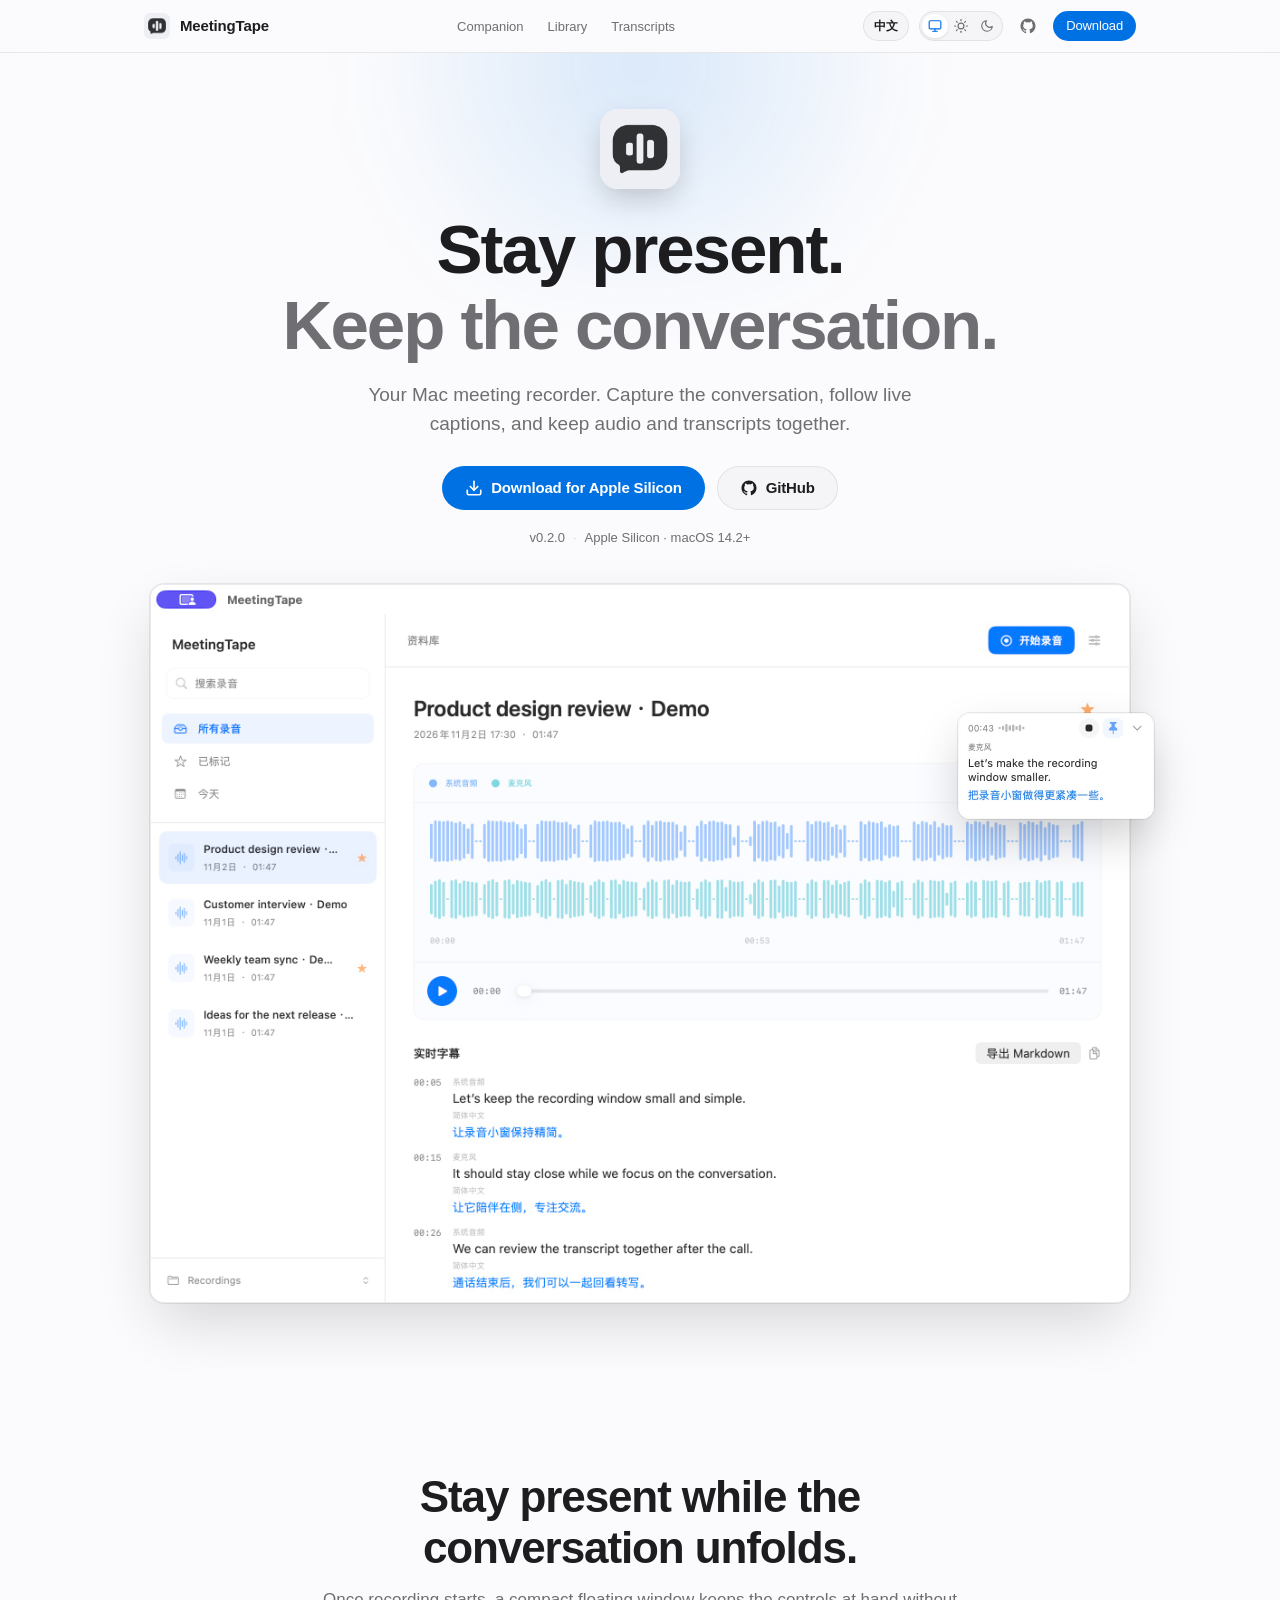
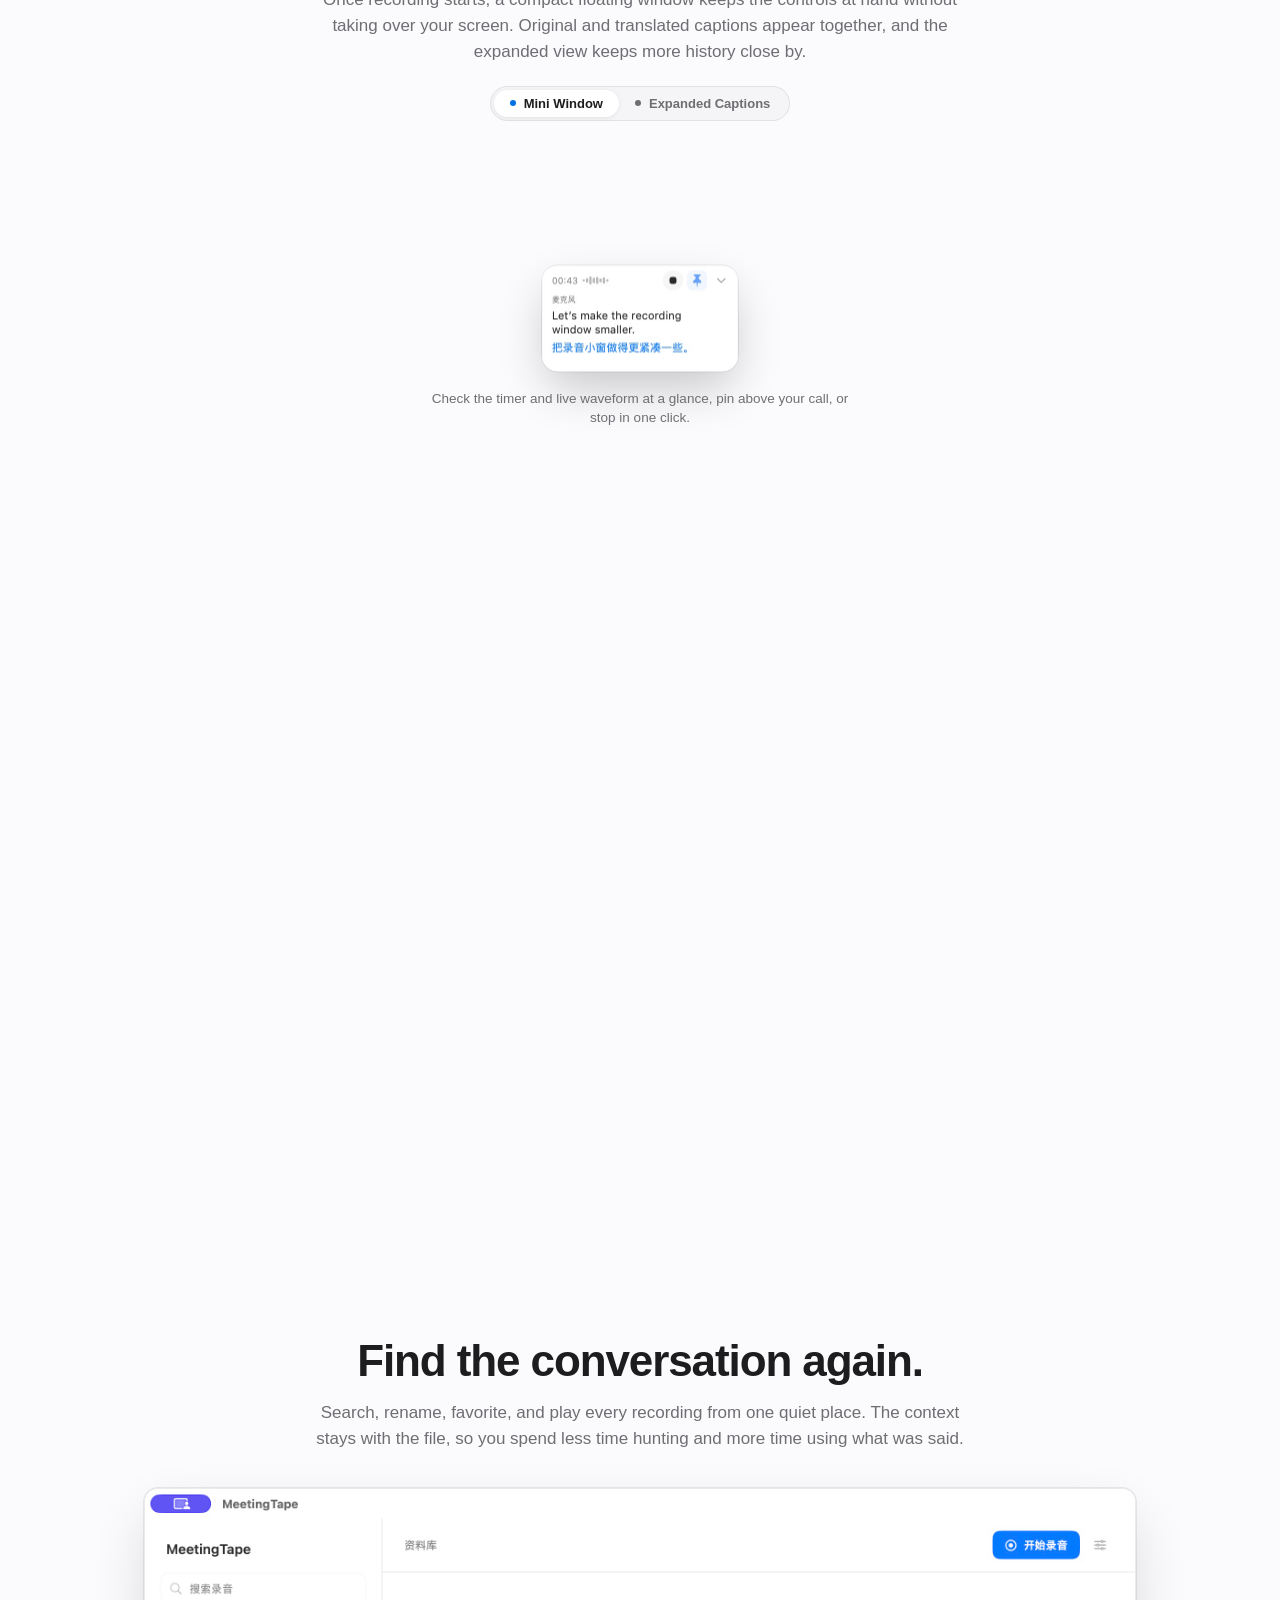
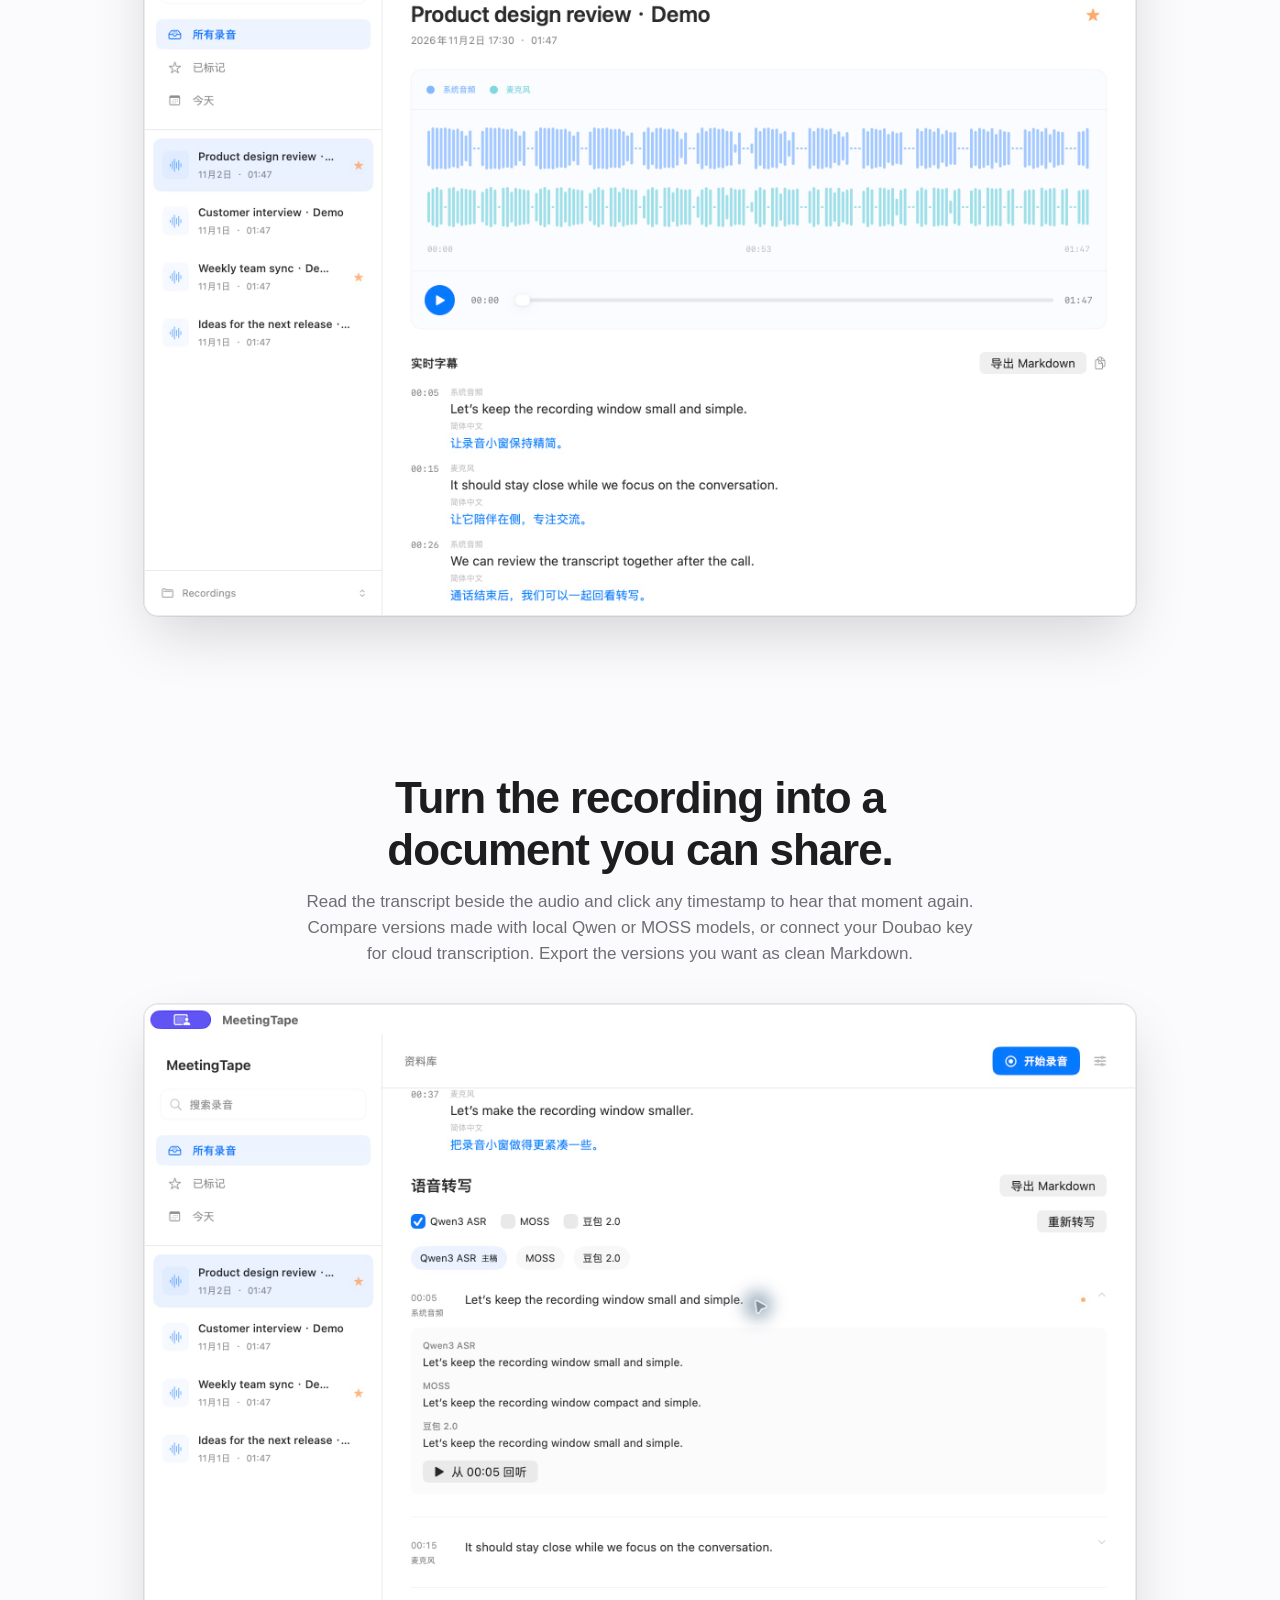
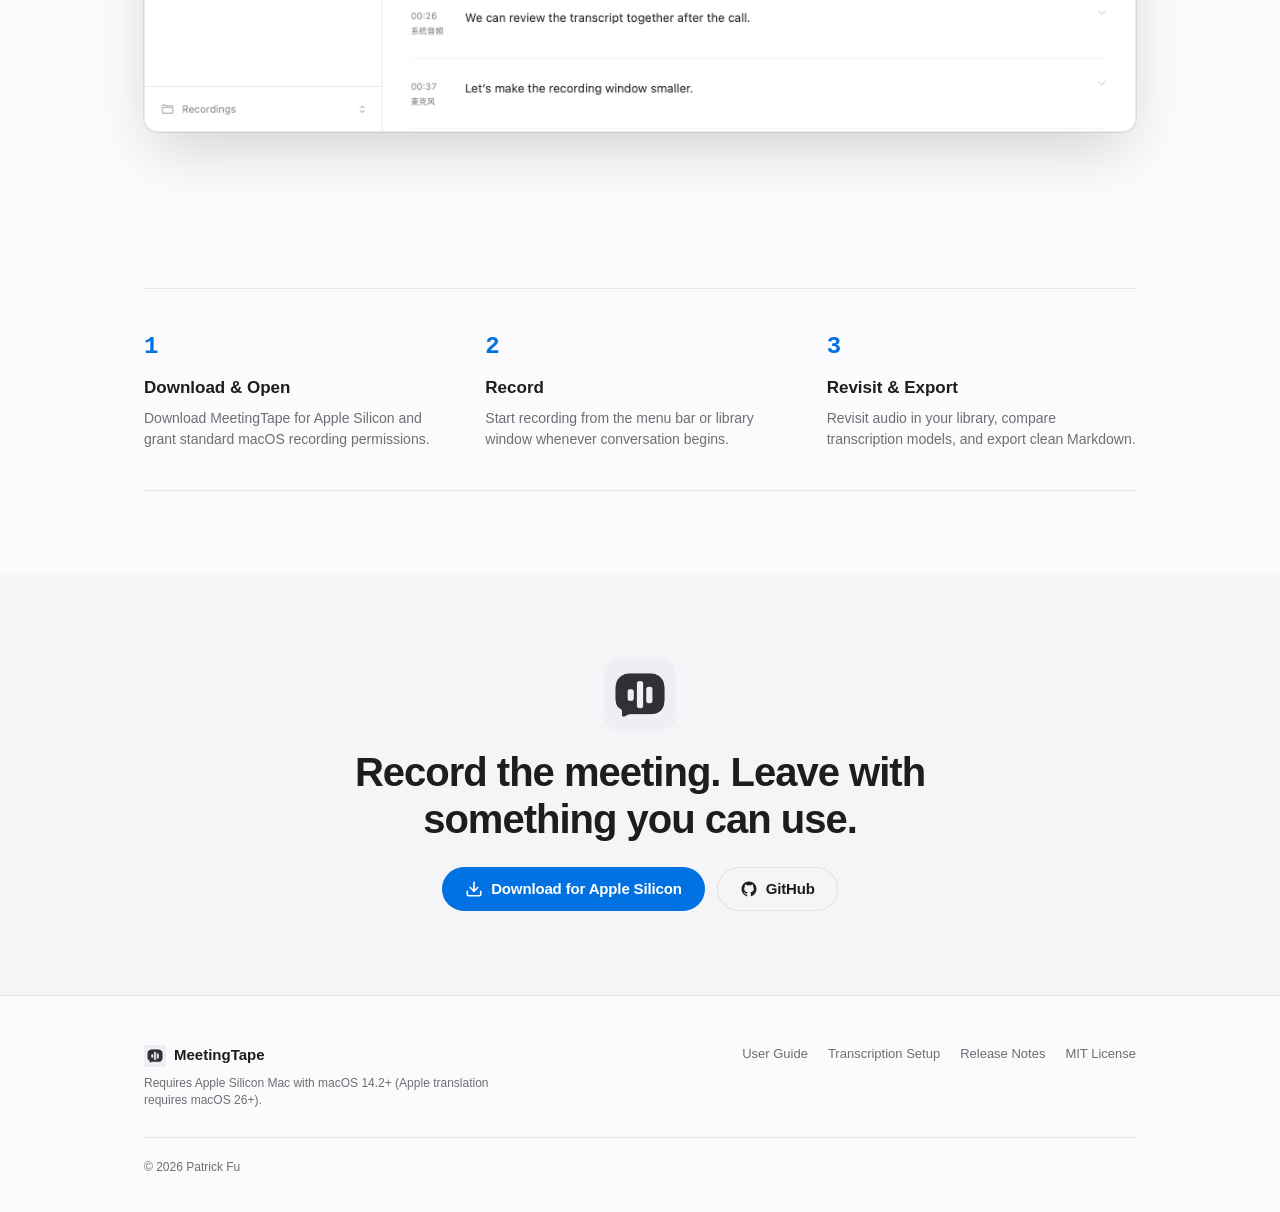
==== commit 88ffc3cc: "Publish 0.2.0 download links and the signed update feed - Update the English and Chinese README and " ====
--- a/docs/index.html
+++ b/docs/index.html
@@ -86,7 +86,7 @@
             <path fill-rule="evenodd" clip-rule="evenodd" d="M12 2C6.477 2 2 6.484 2 12.017c0 4.425 2.865 8.18 6.839 9.504.5.092.682-.217.682-.483 0-.237-.008-.868-.013-1.703-2.782.605-3.369-1.343-3.369-1.343-.454-1.158-1.11-1.466-1.11-1.466-.908-.62.069-.608.069-.608 1.003.07 1.53 1.032 1.53 1.032.892 1.53 2.341 1.088 2.91.832.092-.647.35-1.088.636-1.338-2.22-.253-4.555-1.113-4.555-4.951 0-1.093.39-1.988 1.029-2.688-.103-.253-.446-1.272.098-2.65 0 0 .84-.27 2.75 1.026A9.564 9.564 0 0112 6.844c.85.004 1.705.115 2.504.337 1.909-1.296 2.747-1.027 2.747-1.027.546 1.379.202 2.398.1 2.651.64.7 1.028 1.595 1.028 2.688 0 3.848-2.339 4.695-4.566 4.943.359.309.678.92.678 1.855 0 1.338-.012 2.419-.012 2.747 0 .268.18.58.688.482A10.019 10.019 0 0022 12.017C22 6.484 17.522 2 12 2z"></path>
           </svg>
         </a>
-        <a href="https://github.com/patrick-fu/meetingtape/releases/download/v0.1.0/MeetingTape-0.1.0-arm64.dmg" class="btn btn-primary btn-sm header-cta">
+        <a href="https://github.com/patrick-fu/meetingtape/releases/download/v0.2.0/MeetingTape-0.2.0-arm64.dmg" class="btn btn-primary btn-sm header-cta">
           <span data-i18n="nav_download">Download</span>
         </a>
       </div>
@@ -110,7 +110,7 @@
           </p>
 
           <div class="hero-actions">
-            <a href="https://github.com/patrick-fu/meetingtape/releases/download/v0.1.0/MeetingTape-0.1.0-arm64.dmg" class="btn btn-primary btn-lg">
+            <a href="https://github.com/patrick-fu/meetingtape/releases/download/v0.2.0/MeetingTape-0.2.0-arm64.dmg" class="btn btn-primary btn-lg">
               <svg width="18" height="18" viewBox="0 0 24 24" fill="none" stroke="currentColor" stroke-width="2.2" stroke-linecap="round" stroke-linejoin="round" aria-hidden="true">
                 <path d="M21 15v4a2 2 0 0 1-2 2H5a2 2 0 0 1-2-2v-4"></path>
                 <polyline points="7 10 12 15 17 10"></polyline>
@@ -128,7 +128,7 @@
           </div>
 
           <div class="hero-specs-pill">
-            <span>v0.1.0</span>
+            <span>v0.2.0</span>
             <span class="specs-dot" aria-hidden="true">·</span>
             <span data-i18n="hero_requirements">Apple Silicon · macOS 14.2+</span>
           </div>
@@ -244,7 +244,7 @@
         <img src="images/app-icon.png" alt="" aria-hidden="true" width="72" height="72" class="closing-icon" loading="lazy">
         <h2 class="closing-title" data-i18n="cta_title">Record the meeting. Leave with something you can use.</h2>
         <div class="closing-actions">
-          <a href="https://github.com/patrick-fu/meetingtape/releases/download/v0.1.0/MeetingTape-0.1.0-arm64.dmg" class="btn btn-primary btn-lg">
+          <a href="https://github.com/patrick-fu/meetingtape/releases/download/v0.2.0/MeetingTape-0.2.0-arm64.dmg" class="btn btn-primary btn-lg">
             <svg width="18" height="18" viewBox="0 0 24 24" fill="none" stroke="currentColor" stroke-width="2.2" stroke-linecap="round" stroke-linejoin="round" aria-hidden="true">
               <path d="M21 15v4a2 2 0 0 1-2 2H5a2 2 0 0 1-2-2v-4"></path>
               <polyline points="7 10 12 15 17 10"></polyline>
@@ -277,7 +277,7 @@
         <nav class="footer-nav" data-i18n-label="reference_links" aria-label="Reference Links">
           <a href="https://github.com/patrick-fu/meetingtape/blob/main/docs/distribution.md" target="_blank" rel="noopener noreferrer" data-i18n="footer_guide">User Guide</a>
           <a href="https://github.com/patrick-fu/meetingtape/blob/main/docs/transcription.md" target="_blank" rel="noopener noreferrer" data-i18n="footer_setup">Transcription Setup</a>
-          <a href="https://github.com/patrick-fu/meetingtape/releases/tag/v0.1.0" target="_blank" rel="noopener noreferrer" data-i18n="footer_release">Release Notes</a>
+          <a href="https://github.com/patrick-fu/meetingtape/releases/tag/v0.2.0" target="_blank" rel="noopener noreferrer" data-i18n="footer_release">Release Notes</a>
           <a href="https://github.com/patrick-fu/meetingtape/blob/main/LICENSE" target="_blank" rel="noopener noreferrer" data-i18n="footer_license">MIT License</a>
         </nav>
       </div>
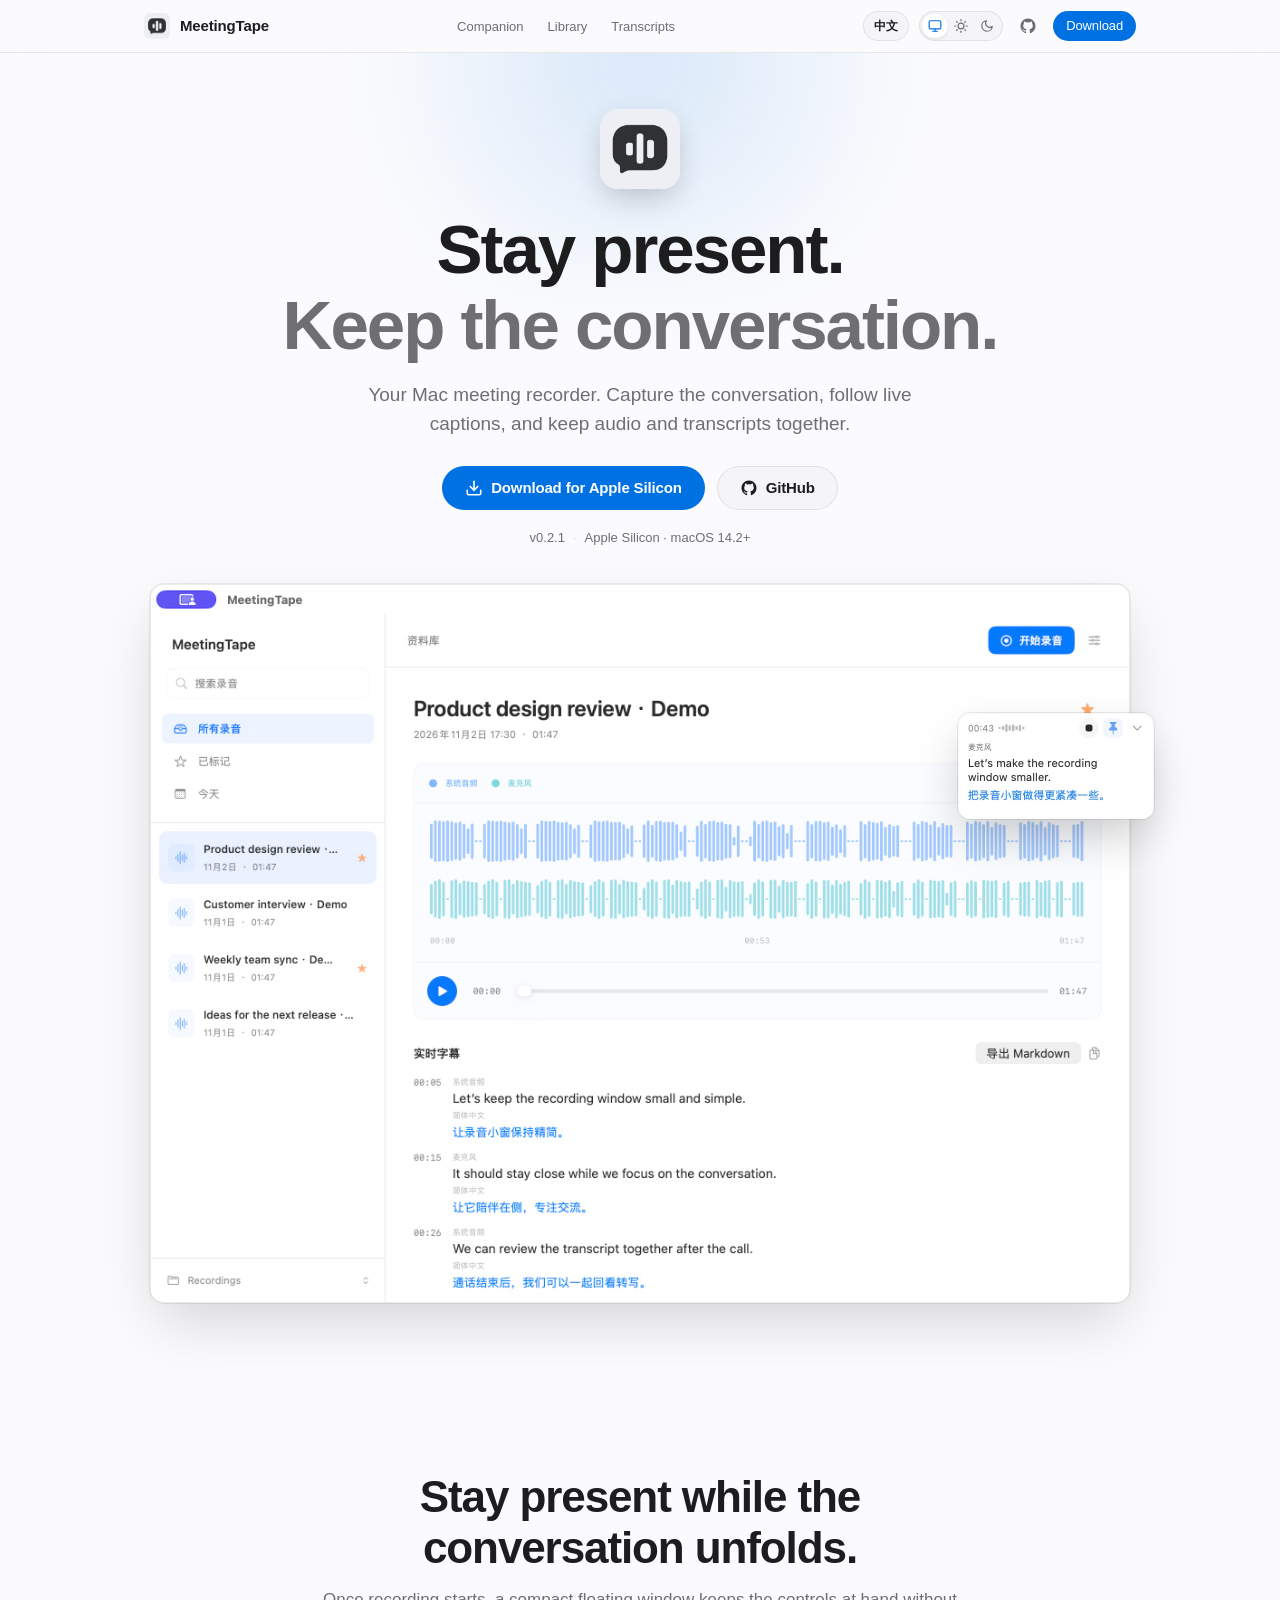
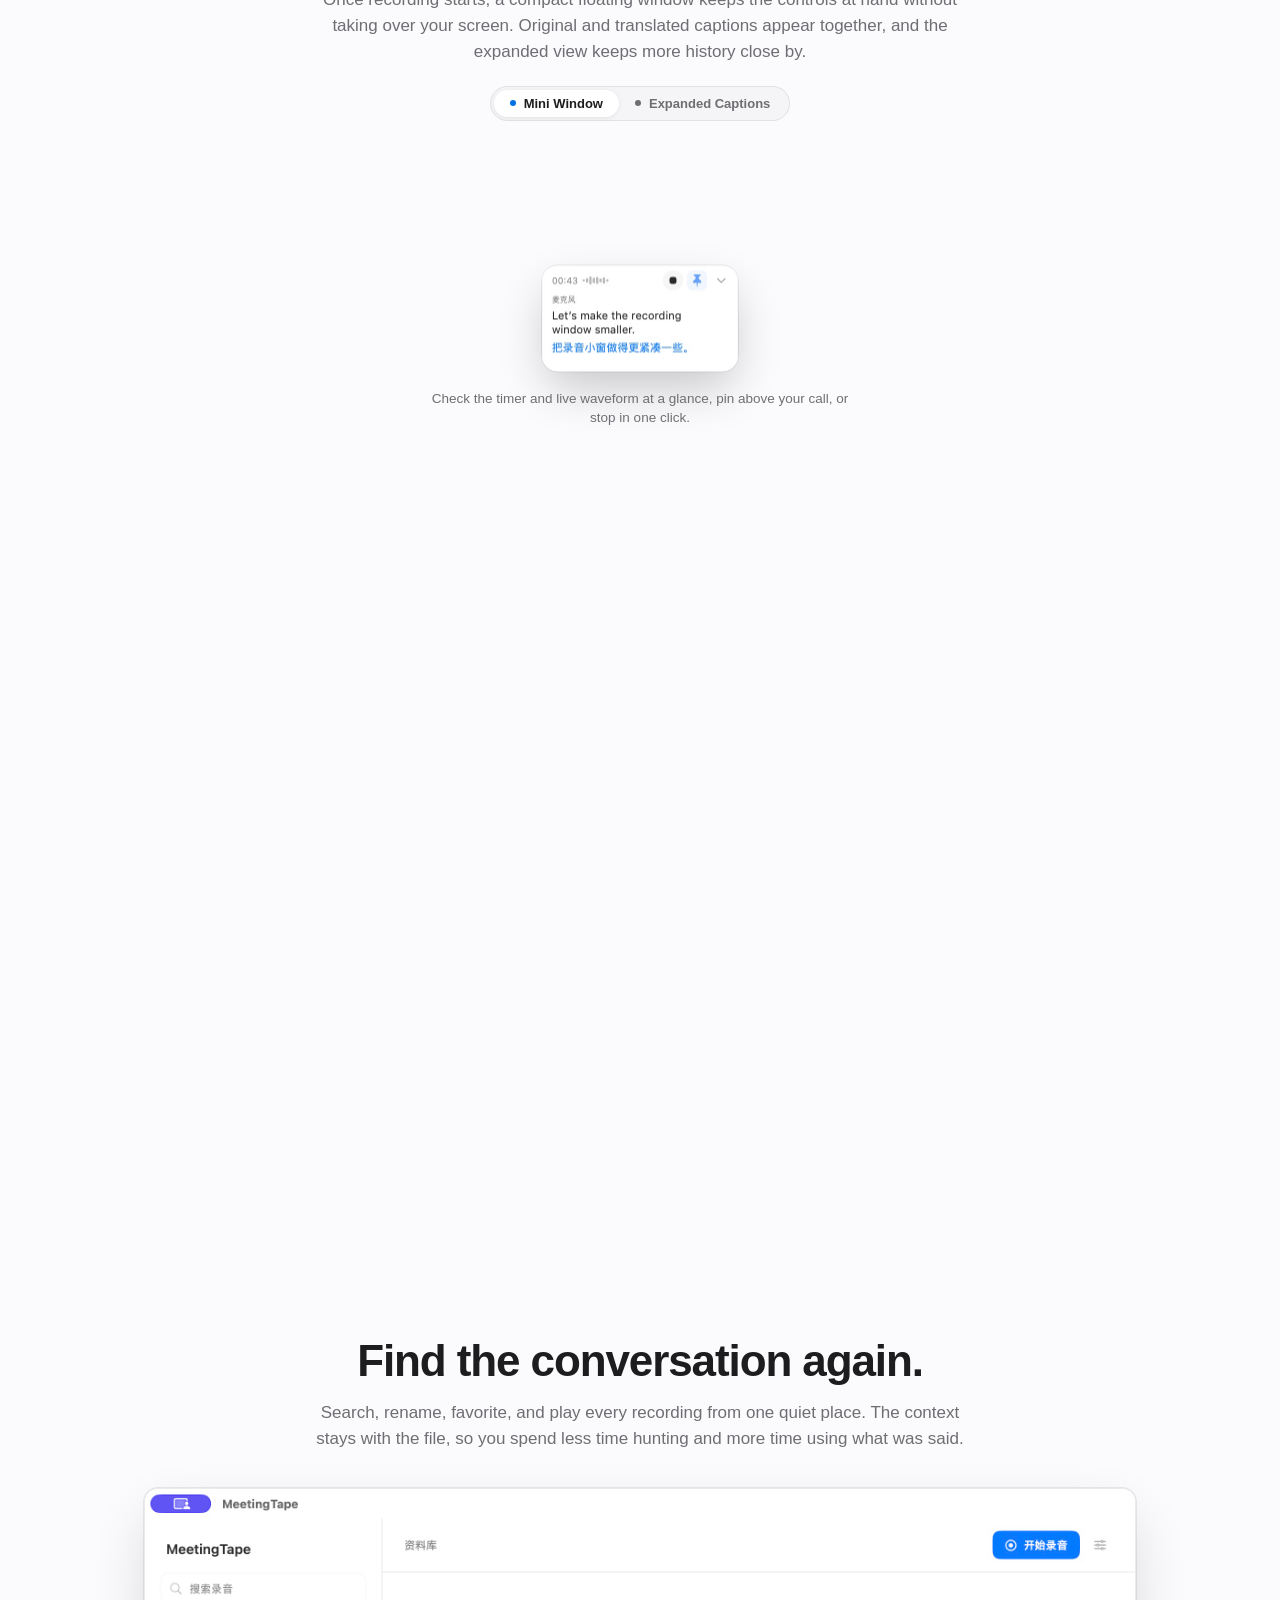
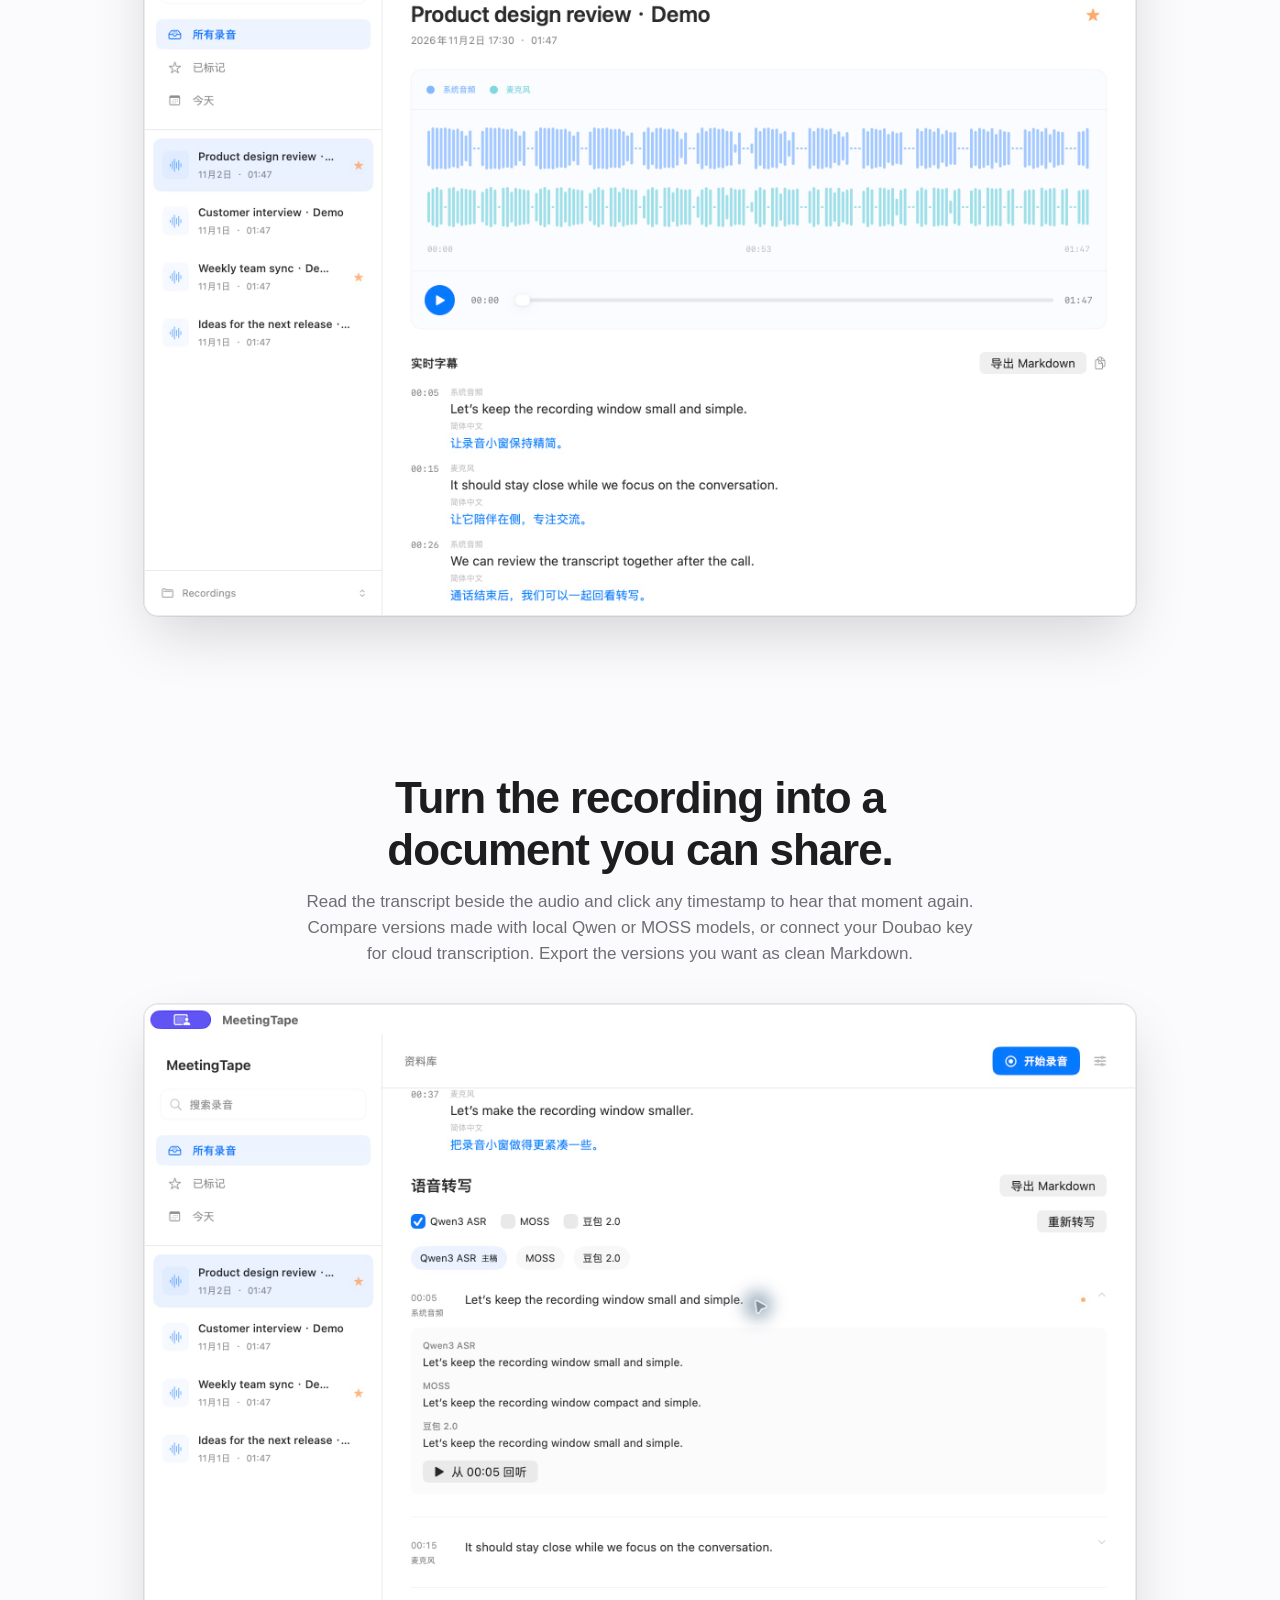
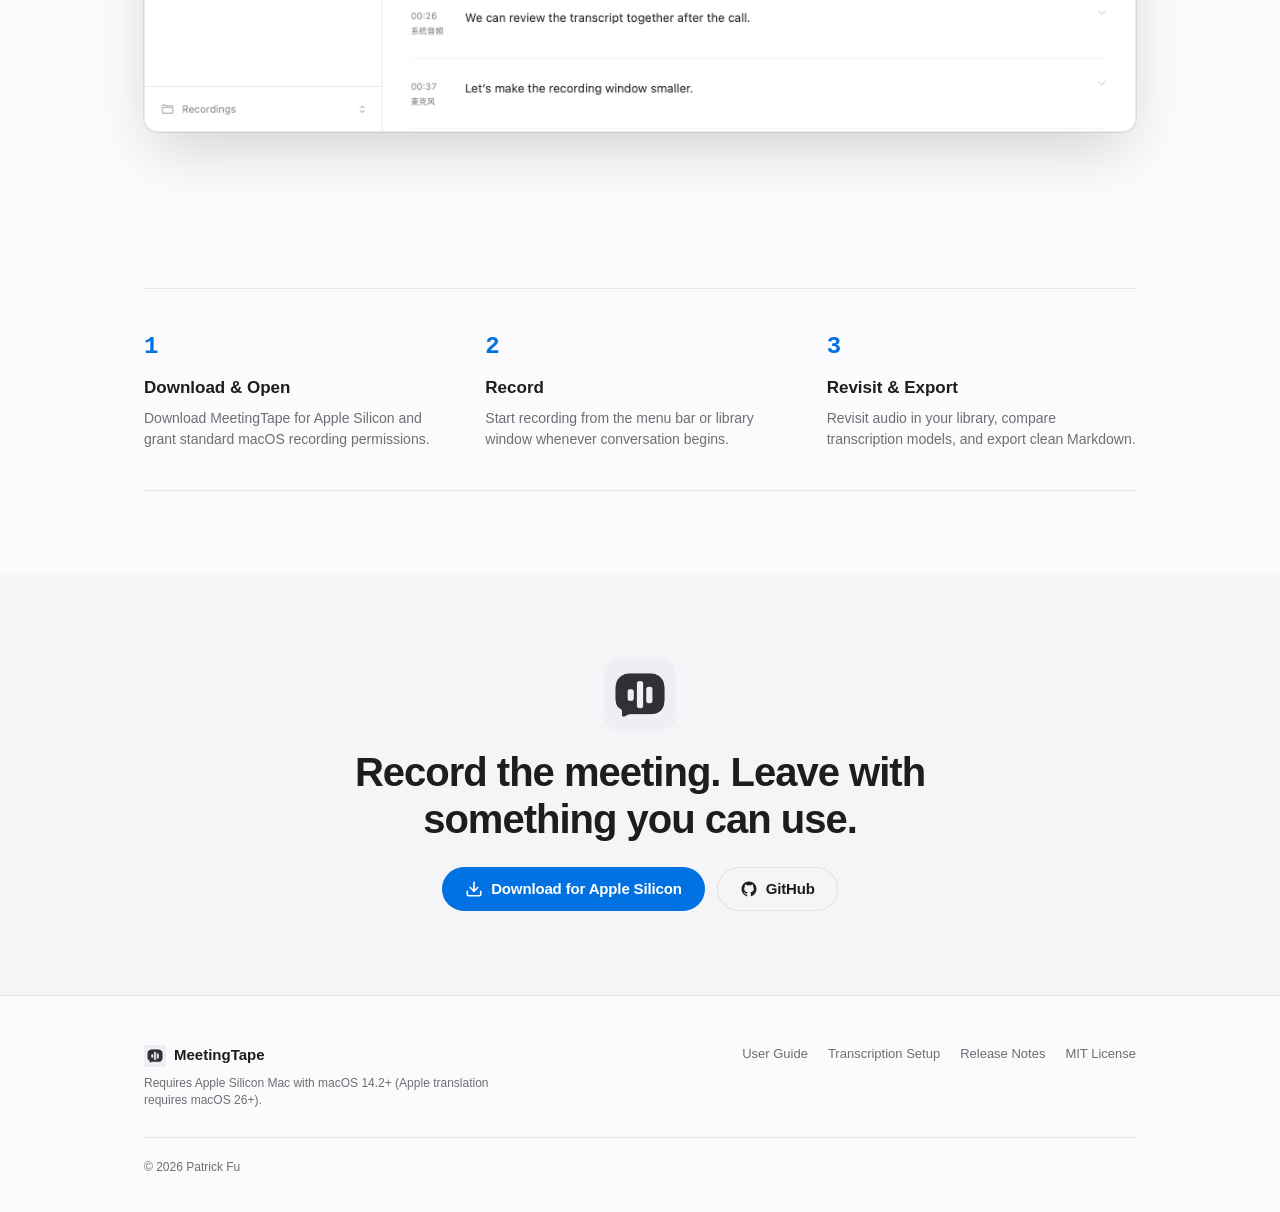
==== commit ebbe3877: "Publish 0.2.1 downloads and the signed update feed - Update both product READMEs and the website to " ====
--- a/docs/index.html
+++ b/docs/index.html
@@ -86,7 +86,7 @@
             <path fill-rule="evenodd" clip-rule="evenodd" d="M12 2C6.477 2 2 6.484 2 12.017c0 4.425 2.865 8.18 6.839 9.504.5.092.682-.217.682-.483 0-.237-.008-.868-.013-1.703-2.782.605-3.369-1.343-3.369-1.343-.454-1.158-1.11-1.466-1.11-1.466-.908-.62.069-.608.069-.608 1.003.07 1.53 1.032 1.53 1.032.892 1.53 2.341 1.088 2.91.832.092-.647.35-1.088.636-1.338-2.22-.253-4.555-1.113-4.555-4.951 0-1.093.39-1.988 1.029-2.688-.103-.253-.446-1.272.098-2.65 0 0 .84-.27 2.75 1.026A9.564 9.564 0 0112 6.844c.85.004 1.705.115 2.504.337 1.909-1.296 2.747-1.027 2.747-1.027.546 1.379.202 2.398.1 2.651.64.7 1.028 1.595 1.028 2.688 0 3.848-2.339 4.695-4.566 4.943.359.309.678.92.678 1.855 0 1.338-.012 2.419-.012 2.747 0 .268.18.58.688.482A10.019 10.019 0 0022 12.017C22 6.484 17.522 2 12 2z"></path>
           </svg>
         </a>
-        <a href="https://github.com/patrick-fu/meetingtape/releases/download/v0.2.0/MeetingTape-0.2.0-arm64.dmg" class="btn btn-primary btn-sm header-cta">
+        <a href="https://github.com/patrick-fu/meetingtape/releases/download/v0.2.1/MeetingTape-0.2.1-arm64.dmg" class="btn btn-primary btn-sm header-cta">
           <span data-i18n="nav_download">Download</span>
         </a>
       </div>
@@ -110,7 +110,7 @@
           </p>
 
           <div class="hero-actions">
-            <a href="https://github.com/patrick-fu/meetingtape/releases/download/v0.2.0/MeetingTape-0.2.0-arm64.dmg" class="btn btn-primary btn-lg">
+            <a href="https://github.com/patrick-fu/meetingtape/releases/download/v0.2.1/MeetingTape-0.2.1-arm64.dmg" class="btn btn-primary btn-lg">
               <svg width="18" height="18" viewBox="0 0 24 24" fill="none" stroke="currentColor" stroke-width="2.2" stroke-linecap="round" stroke-linejoin="round" aria-hidden="true">
                 <path d="M21 15v4a2 2 0 0 1-2 2H5a2 2 0 0 1-2-2v-4"></path>
                 <polyline points="7 10 12 15 17 10"></polyline>
@@ -128,7 +128,7 @@
           </div>
 
           <div class="hero-specs-pill">
-            <span>v0.2.0</span>
+            <span>v0.2.1</span>
             <span class="specs-dot" aria-hidden="true">·</span>
             <span data-i18n="hero_requirements">Apple Silicon · macOS 14.2+</span>
           </div>
@@ -244,7 +244,7 @@
         <img src="images/app-icon.png" alt="" aria-hidden="true" width="72" height="72" class="closing-icon" loading="lazy">
         <h2 class="closing-title" data-i18n="cta_title">Record the meeting. Leave with something you can use.</h2>
         <div class="closing-actions">
-          <a href="https://github.com/patrick-fu/meetingtape/releases/download/v0.2.0/MeetingTape-0.2.0-arm64.dmg" class="btn btn-primary btn-lg">
+          <a href="https://github.com/patrick-fu/meetingtape/releases/download/v0.2.1/MeetingTape-0.2.1-arm64.dmg" class="btn btn-primary btn-lg">
             <svg width="18" height="18" viewBox="0 0 24 24" fill="none" stroke="currentColor" stroke-width="2.2" stroke-linecap="round" stroke-linejoin="round" aria-hidden="true">
               <path d="M21 15v4a2 2 0 0 1-2 2H5a2 2 0 0 1-2-2v-4"></path>
               <polyline points="7 10 12 15 17 10"></polyline>
@@ -277,7 +277,7 @@
         <nav class="footer-nav" data-i18n-label="reference_links" aria-label="Reference Links">
           <a href="https://github.com/patrick-fu/meetingtape/blob/main/docs/distribution.md" target="_blank" rel="noopener noreferrer" data-i18n="footer_guide">User Guide</a>
           <a href="https://github.com/patrick-fu/meetingtape/blob/main/docs/transcription.md" target="_blank" rel="noopener noreferrer" data-i18n="footer_setup">Transcription Setup</a>
-          <a href="https://github.com/patrick-fu/meetingtape/releases/tag/v0.2.0" target="_blank" rel="noopener noreferrer" data-i18n="footer_release">Release Notes</a>
+          <a href="https://github.com/patrick-fu/meetingtape/releases/tag/v0.2.1" target="_blank" rel="noopener noreferrer" data-i18n="footer_release">Release Notes</a>
           <a href="https://github.com/patrick-fu/meetingtape/blob/main/LICENSE" target="_blank" rel="noopener noreferrer" data-i18n="footer_license">MIT License</a>
         </nav>
       </div>
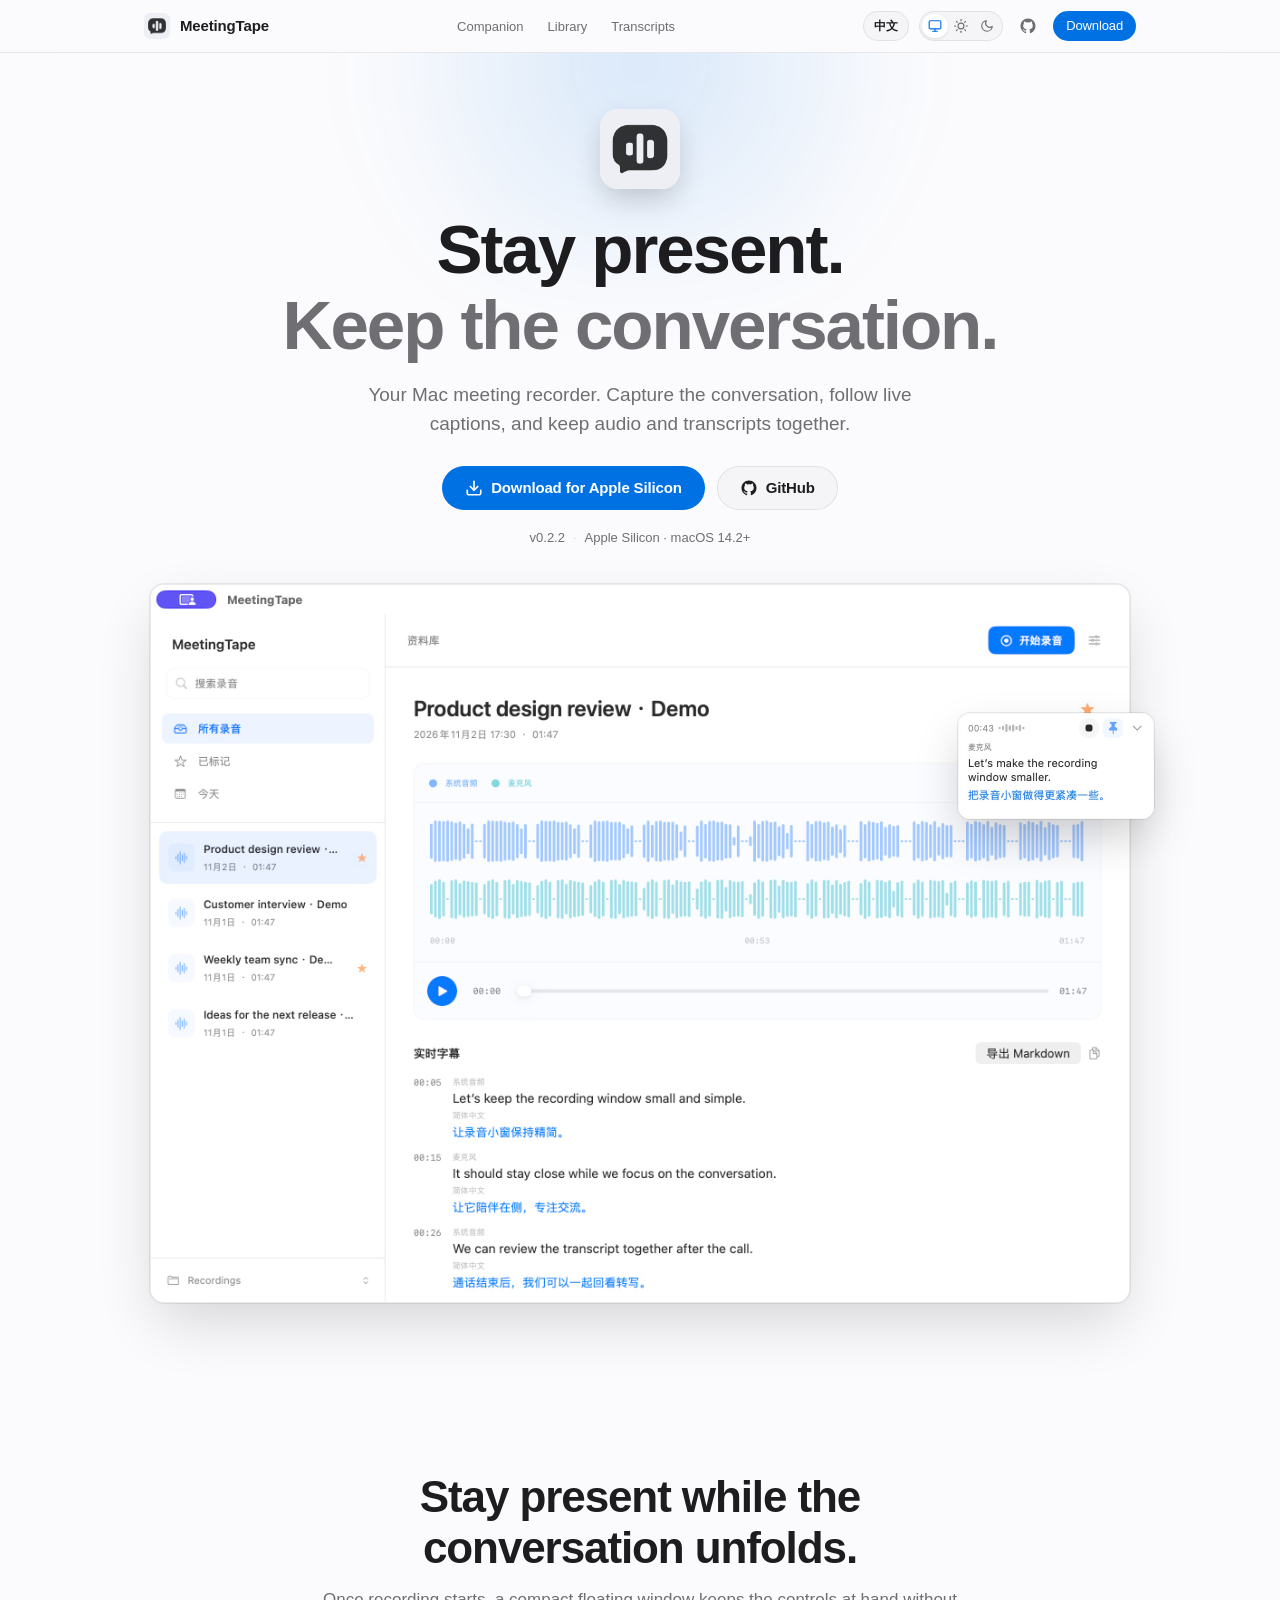
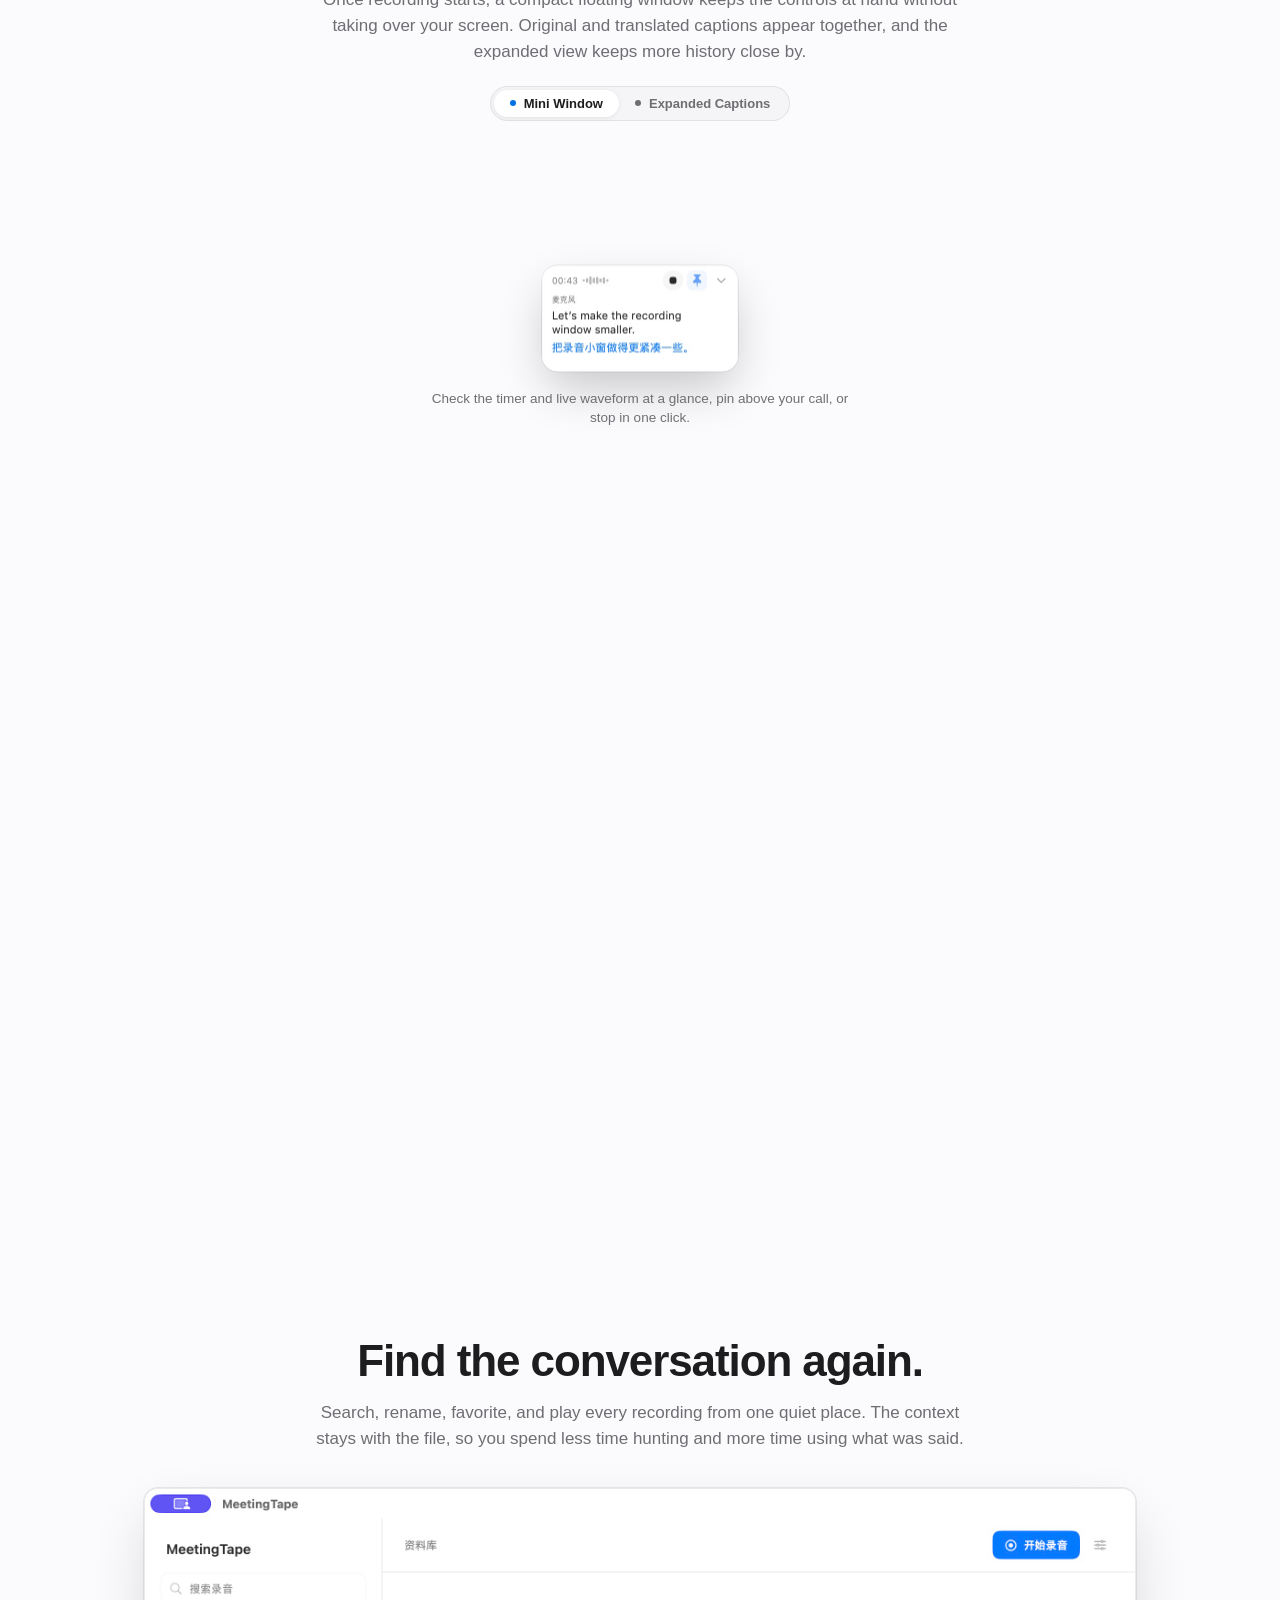
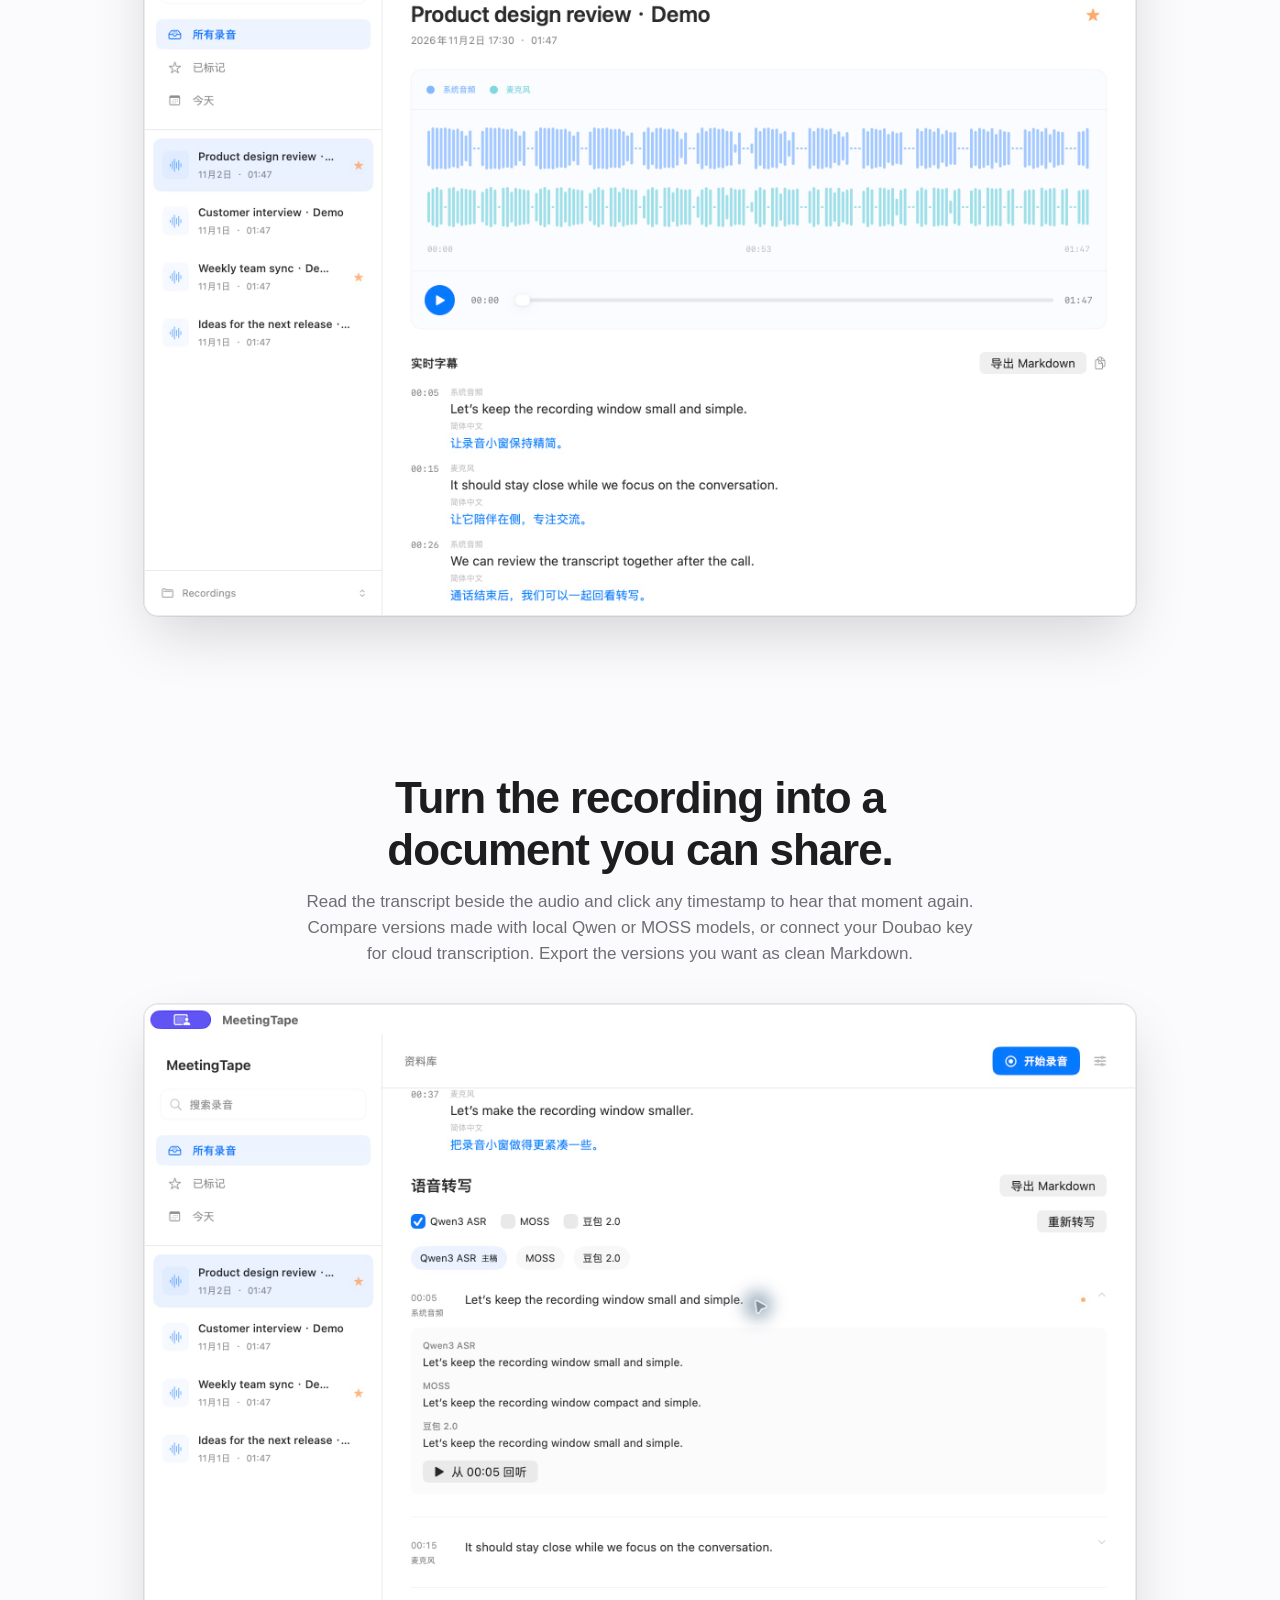
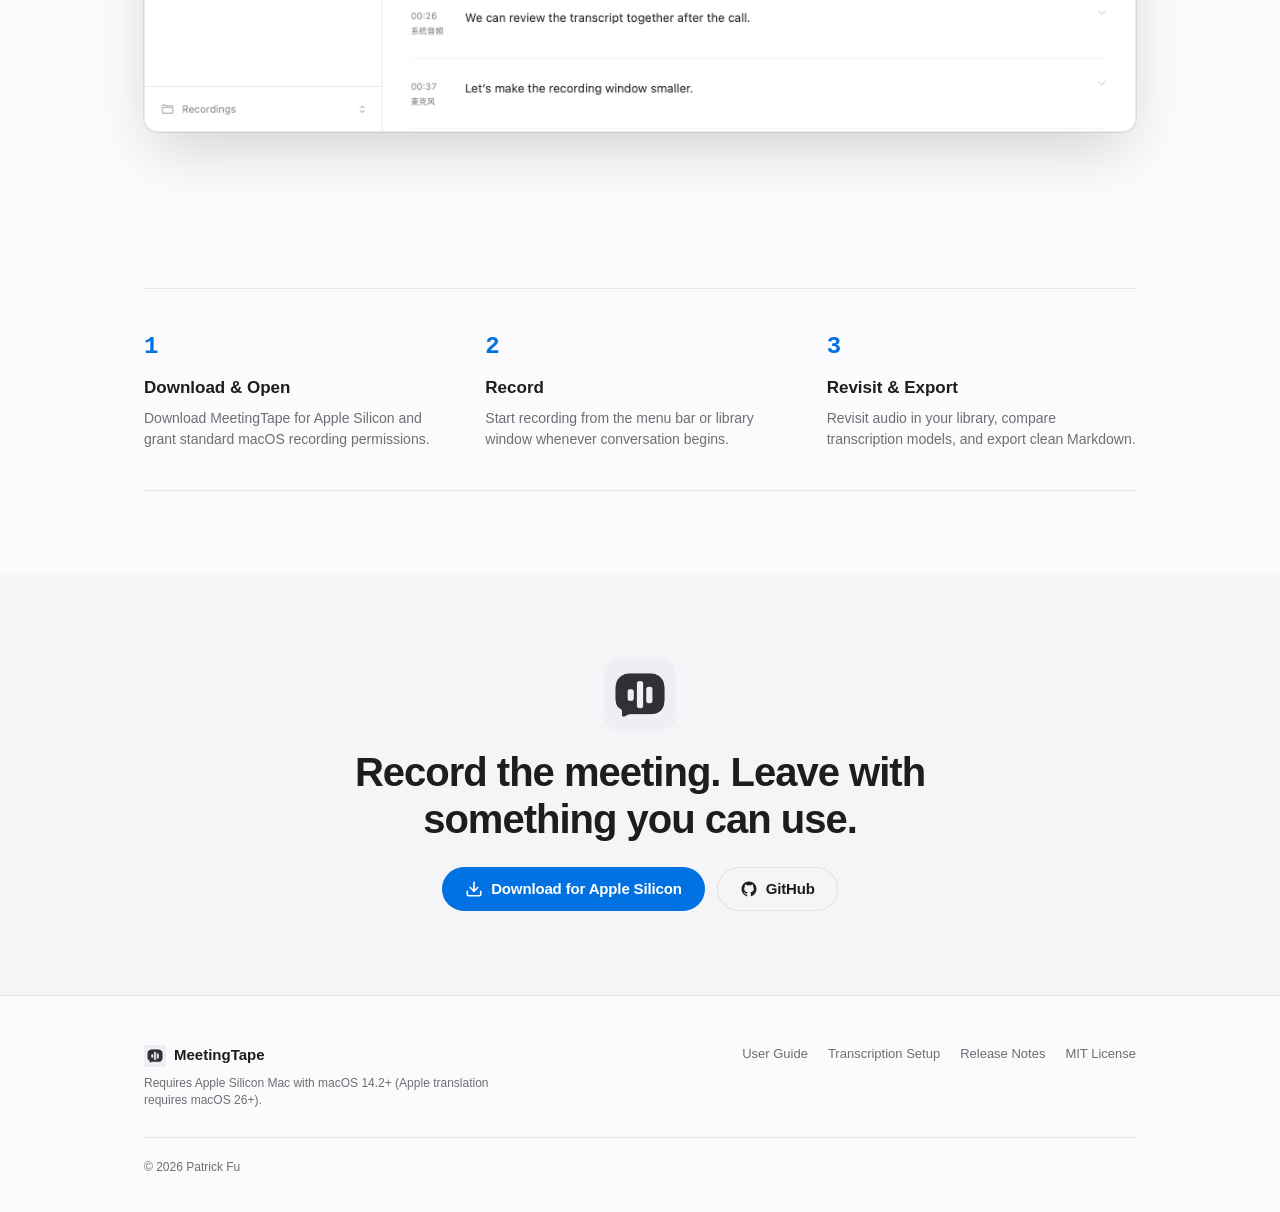
==== commit 96e7169e: "Publish 0.2.2 downloads and appearance acceptance - Update the public download links and unchanged s" ====
--- a/docs/index.html
+++ b/docs/index.html
@@ -86,7 +86,7 @@
             <path fill-rule="evenodd" clip-rule="evenodd" d="M12 2C6.477 2 2 6.484 2 12.017c0 4.425 2.865 8.18 6.839 9.504.5.092.682-.217.682-.483 0-.237-.008-.868-.013-1.703-2.782.605-3.369-1.343-3.369-1.343-.454-1.158-1.11-1.466-1.11-1.466-.908-.62.069-.608.069-.608 1.003.07 1.53 1.032 1.53 1.032.892 1.53 2.341 1.088 2.91.832.092-.647.35-1.088.636-1.338-2.22-.253-4.555-1.113-4.555-4.951 0-1.093.39-1.988 1.029-2.688-.103-.253-.446-1.272.098-2.65 0 0 .84-.27 2.75 1.026A9.564 9.564 0 0112 6.844c.85.004 1.705.115 2.504.337 1.909-1.296 2.747-1.027 2.747-1.027.546 1.379.202 2.398.1 2.651.64.7 1.028 1.595 1.028 2.688 0 3.848-2.339 4.695-4.566 4.943.359.309.678.92.678 1.855 0 1.338-.012 2.419-.012 2.747 0 .268.18.58.688.482A10.019 10.019 0 0022 12.017C22 6.484 17.522 2 12 2z"></path>
           </svg>
         </a>
-        <a href="https://github.com/patrick-fu/meetingtape/releases/download/v0.2.1/MeetingTape-0.2.1-arm64.dmg" class="btn btn-primary btn-sm header-cta">
+        <a href="https://github.com/patrick-fu/meetingtape/releases/download/v0.2.2/MeetingTape-0.2.2-arm64.dmg" class="btn btn-primary btn-sm header-cta">
           <span data-i18n="nav_download">Download</span>
         </a>
       </div>
@@ -110,7 +110,7 @@
           </p>
 
           <div class="hero-actions">
-            <a href="https://github.com/patrick-fu/meetingtape/releases/download/v0.2.1/MeetingTape-0.2.1-arm64.dmg" class="btn btn-primary btn-lg">
+            <a href="https://github.com/patrick-fu/meetingtape/releases/download/v0.2.2/MeetingTape-0.2.2-arm64.dmg" class="btn btn-primary btn-lg">
               <svg width="18" height="18" viewBox="0 0 24 24" fill="none" stroke="currentColor" stroke-width="2.2" stroke-linecap="round" stroke-linejoin="round" aria-hidden="true">
                 <path d="M21 15v4a2 2 0 0 1-2 2H5a2 2 0 0 1-2-2v-4"></path>
                 <polyline points="7 10 12 15 17 10"></polyline>
@@ -128,7 +128,7 @@
           </div>
 
           <div class="hero-specs-pill">
-            <span>v0.2.1</span>
+            <span>v0.2.2</span>
             <span class="specs-dot" aria-hidden="true">·</span>
             <span data-i18n="hero_requirements">Apple Silicon · macOS 14.2+</span>
           </div>
@@ -244,7 +244,7 @@
         <img src="images/app-icon.png" alt="" aria-hidden="true" width="72" height="72" class="closing-icon" loading="lazy">
         <h2 class="closing-title" data-i18n="cta_title">Record the meeting. Leave with something you can use.</h2>
         <div class="closing-actions">
-          <a href="https://github.com/patrick-fu/meetingtape/releases/download/v0.2.1/MeetingTape-0.2.1-arm64.dmg" class="btn btn-primary btn-lg">
+          <a href="https://github.com/patrick-fu/meetingtape/releases/download/v0.2.2/MeetingTape-0.2.2-arm64.dmg" class="btn btn-primary btn-lg">
             <svg width="18" height="18" viewBox="0 0 24 24" fill="none" stroke="currentColor" stroke-width="2.2" stroke-linecap="round" stroke-linejoin="round" aria-hidden="true">
               <path d="M21 15v4a2 2 0 0 1-2 2H5a2 2 0 0 1-2-2v-4"></path>
               <polyline points="7 10 12 15 17 10"></polyline>
@@ -277,7 +277,7 @@
         <nav class="footer-nav" data-i18n-label="reference_links" aria-label="Reference Links">
           <a href="https://github.com/patrick-fu/meetingtape/blob/main/docs/distribution.md" target="_blank" rel="noopener noreferrer" data-i18n="footer_guide">User Guide</a>
           <a href="https://github.com/patrick-fu/meetingtape/blob/main/docs/transcription.md" target="_blank" rel="noopener noreferrer" data-i18n="footer_setup">Transcription Setup</a>
-          <a href="https://github.com/patrick-fu/meetingtape/releases/tag/v0.2.1" target="_blank" rel="noopener noreferrer" data-i18n="footer_release">Release Notes</a>
+          <a href="https://github.com/patrick-fu/meetingtape/releases/tag/v0.2.2" target="_blank" rel="noopener noreferrer" data-i18n="footer_release">Release Notes</a>
           <a href="https://github.com/patrick-fu/meetingtape/blob/main/LICENSE" target="_blank" rel="noopener noreferrer" data-i18n="footer_license">MIT License</a>
         </nav>
       </div>
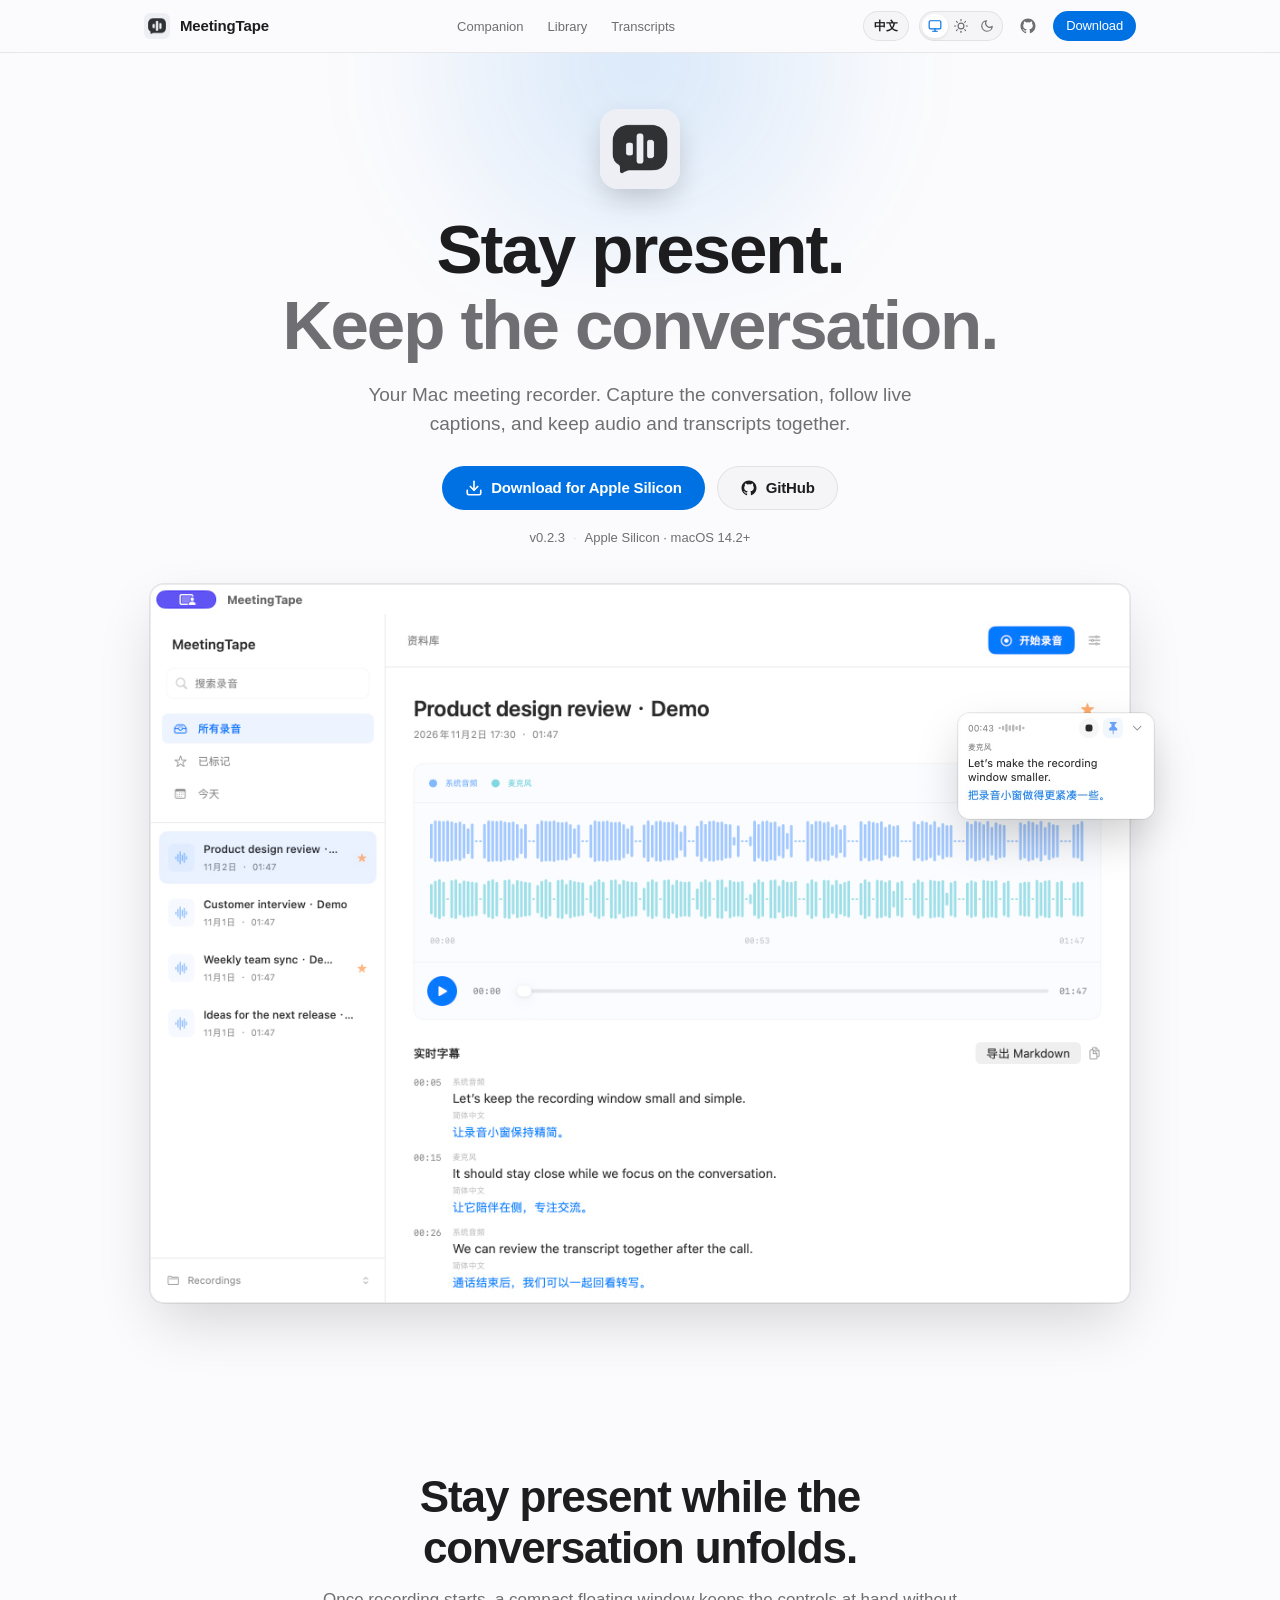
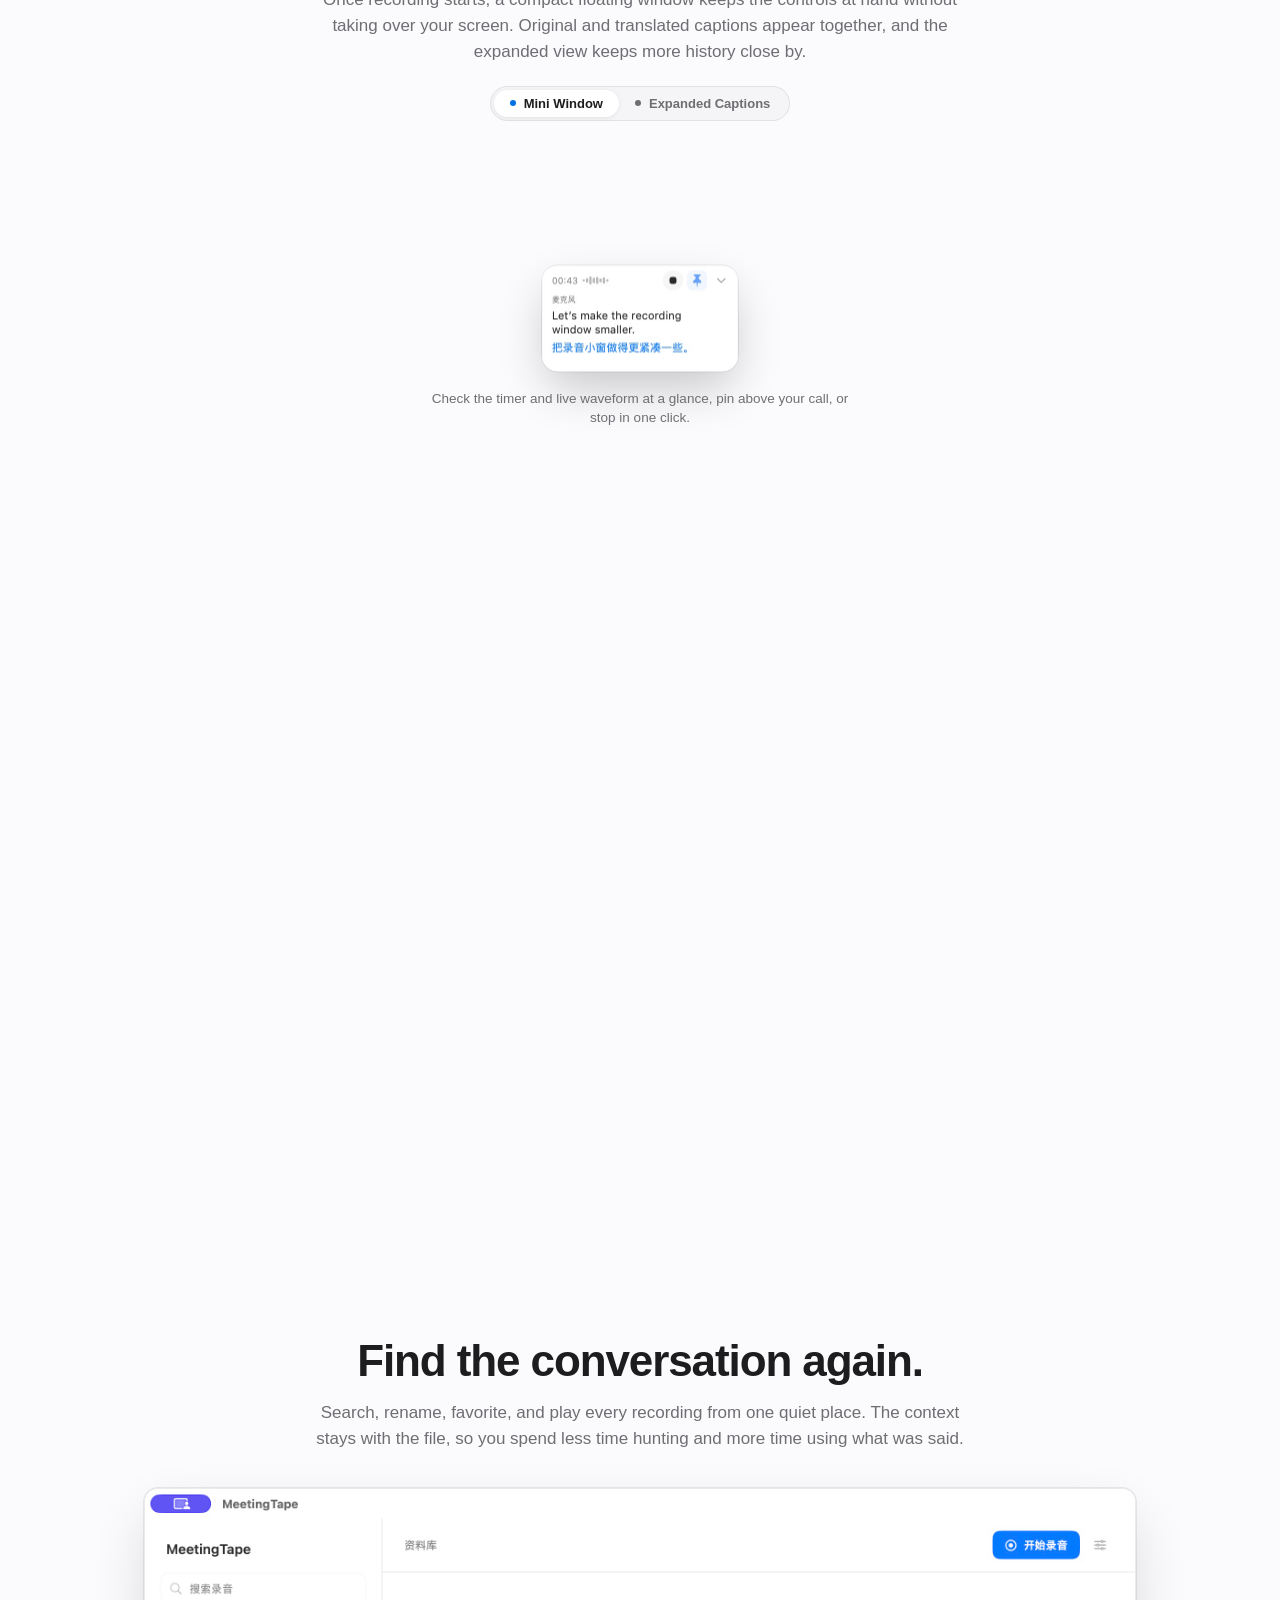
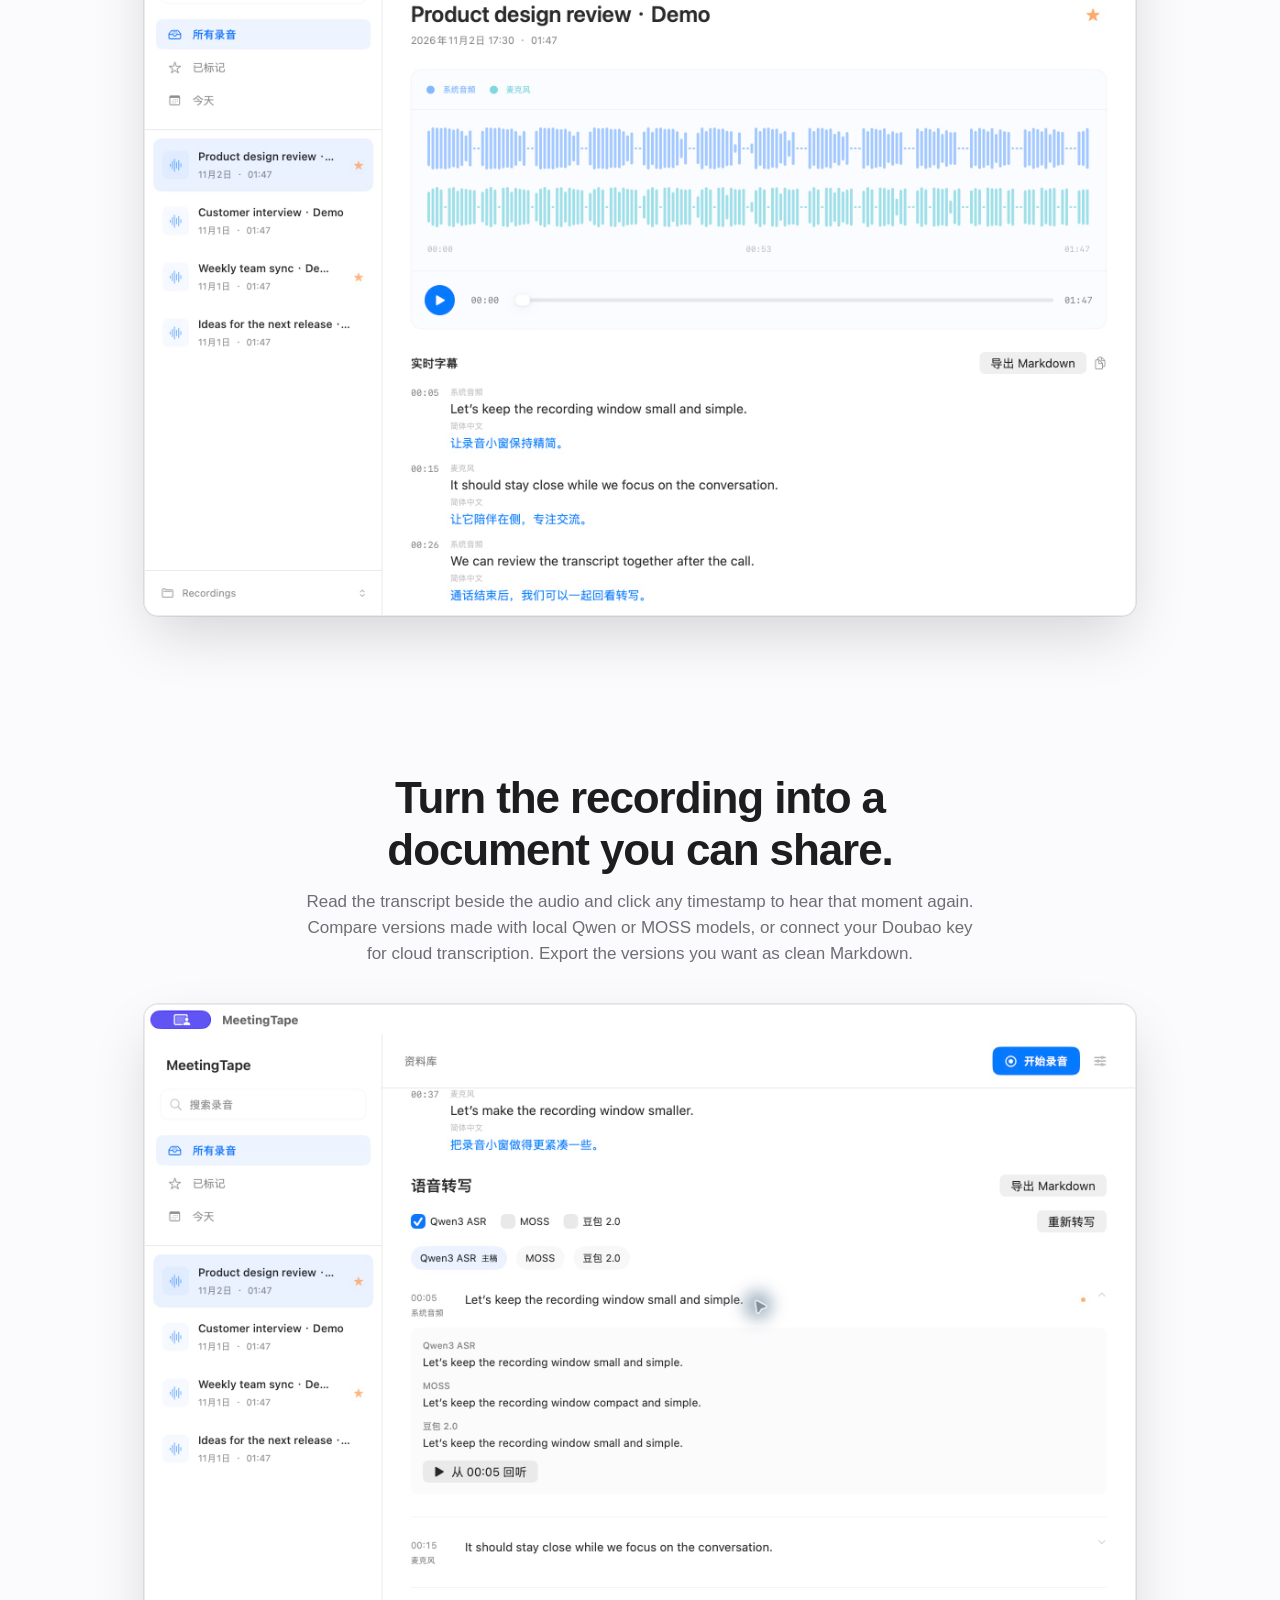
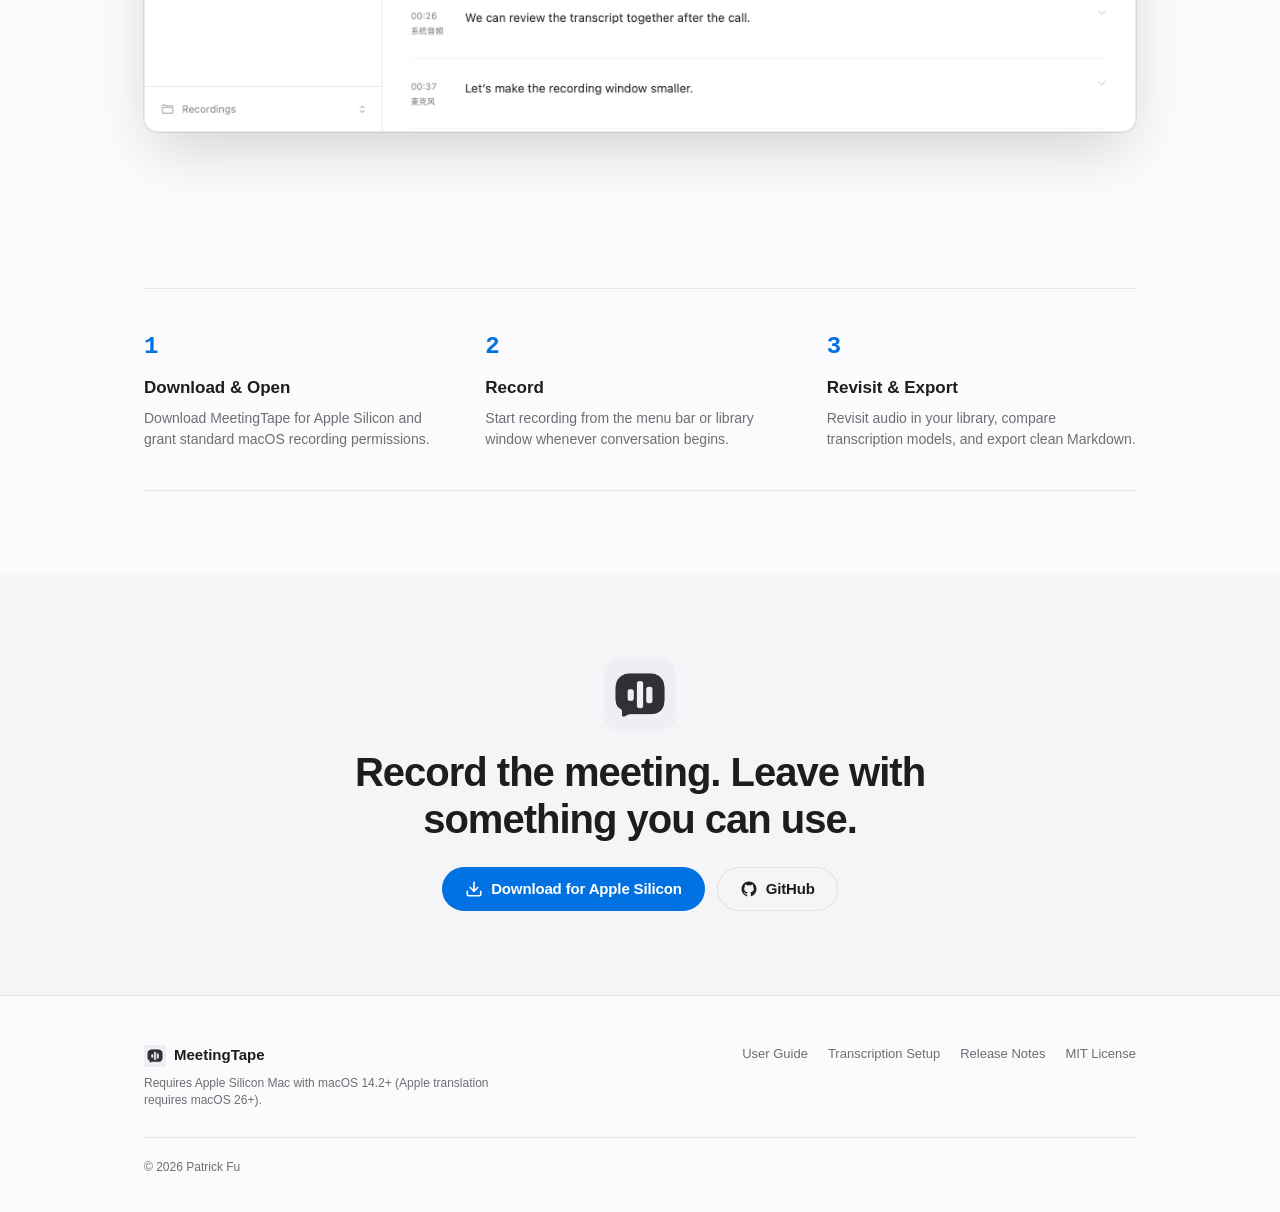
==== commit 36d25faf: "Publish the MeetingTape 0.2.3 update feed and download links - Publish the signed build 7 Sparkle fe" ====
--- a/docs/index.html
+++ b/docs/index.html
@@ -86,7 +86,7 @@
             <path fill-rule="evenodd" clip-rule="evenodd" d="M12 2C6.477 2 2 6.484 2 12.017c0 4.425 2.865 8.18 6.839 9.504.5.092.682-.217.682-.483 0-.237-.008-.868-.013-1.703-2.782.605-3.369-1.343-3.369-1.343-.454-1.158-1.11-1.466-1.11-1.466-.908-.62.069-.608.069-.608 1.003.07 1.53 1.032 1.53 1.032.892 1.53 2.341 1.088 2.91.832.092-.647.35-1.088.636-1.338-2.22-.253-4.555-1.113-4.555-4.951 0-1.093.39-1.988 1.029-2.688-.103-.253-.446-1.272.098-2.65 0 0 .84-.27 2.75 1.026A9.564 9.564 0 0112 6.844c.85.004 1.705.115 2.504.337 1.909-1.296 2.747-1.027 2.747-1.027.546 1.379.202 2.398.1 2.651.64.7 1.028 1.595 1.028 2.688 0 3.848-2.339 4.695-4.566 4.943.359.309.678.92.678 1.855 0 1.338-.012 2.419-.012 2.747 0 .268.18.58.688.482A10.019 10.019 0 0022 12.017C22 6.484 17.522 2 12 2z"></path>
           </svg>
         </a>
-        <a href="https://github.com/patrick-fu/meetingtape/releases/download/v0.2.2/MeetingTape-0.2.2-arm64.dmg" class="btn btn-primary btn-sm header-cta">
+        <a href="https://github.com/patrick-fu/meetingtape/releases/download/v0.2.3/MeetingTape-0.2.3-arm64.dmg" class="btn btn-primary btn-sm header-cta">
           <span data-i18n="nav_download">Download</span>
         </a>
       </div>
@@ -110,7 +110,7 @@
           </p>
 
           <div class="hero-actions">
-            <a href="https://github.com/patrick-fu/meetingtape/releases/download/v0.2.2/MeetingTape-0.2.2-arm64.dmg" class="btn btn-primary btn-lg">
+            <a href="https://github.com/patrick-fu/meetingtape/releases/download/v0.2.3/MeetingTape-0.2.3-arm64.dmg" class="btn btn-primary btn-lg">
               <svg width="18" height="18" viewBox="0 0 24 24" fill="none" stroke="currentColor" stroke-width="2.2" stroke-linecap="round" stroke-linejoin="round" aria-hidden="true">
                 <path d="M21 15v4a2 2 0 0 1-2 2H5a2 2 0 0 1-2-2v-4"></path>
                 <polyline points="7 10 12 15 17 10"></polyline>
@@ -128,7 +128,7 @@
           </div>
 
           <div class="hero-specs-pill">
-            <span>v0.2.2</span>
+            <span>v0.2.3</span>
             <span class="specs-dot" aria-hidden="true">·</span>
             <span data-i18n="hero_requirements">Apple Silicon · macOS 14.2+</span>
           </div>
@@ -244,7 +244,7 @@
         <img src="images/app-icon.png" alt="" aria-hidden="true" width="72" height="72" class="closing-icon" loading="lazy">
         <h2 class="closing-title" data-i18n="cta_title">Record the meeting. Leave with something you can use.</h2>
         <div class="closing-actions">
-          <a href="https://github.com/patrick-fu/meetingtape/releases/download/v0.2.2/MeetingTape-0.2.2-arm64.dmg" class="btn btn-primary btn-lg">
+          <a href="https://github.com/patrick-fu/meetingtape/releases/download/v0.2.3/MeetingTape-0.2.3-arm64.dmg" class="btn btn-primary btn-lg">
             <svg width="18" height="18" viewBox="0 0 24 24" fill="none" stroke="currentColor" stroke-width="2.2" stroke-linecap="round" stroke-linejoin="round" aria-hidden="true">
               <path d="M21 15v4a2 2 0 0 1-2 2H5a2 2 0 0 1-2-2v-4"></path>
               <polyline points="7 10 12 15 17 10"></polyline>
@@ -277,7 +277,7 @@
         <nav class="footer-nav" data-i18n-label="reference_links" aria-label="Reference Links">
           <a href="https://github.com/patrick-fu/meetingtape/blob/main/docs/distribution.md" target="_blank" rel="noopener noreferrer" data-i18n="footer_guide">User Guide</a>
           <a href="https://github.com/patrick-fu/meetingtape/blob/main/docs/transcription.md" target="_blank" rel="noopener noreferrer" data-i18n="footer_setup">Transcription Setup</a>
-          <a href="https://github.com/patrick-fu/meetingtape/releases/tag/v0.2.2" target="_blank" rel="noopener noreferrer" data-i18n="footer_release">Release Notes</a>
+          <a href="https://github.com/patrick-fu/meetingtape/releases/tag/v0.2.3" target="_blank" rel="noopener noreferrer" data-i18n="footer_release">Release Notes</a>
           <a href="https://github.com/patrick-fu/meetingtape/blob/main/LICENSE" target="_blank" rel="noopener noreferrer" data-i18n="footer_license">MIT License</a>
         </nav>
       </div>
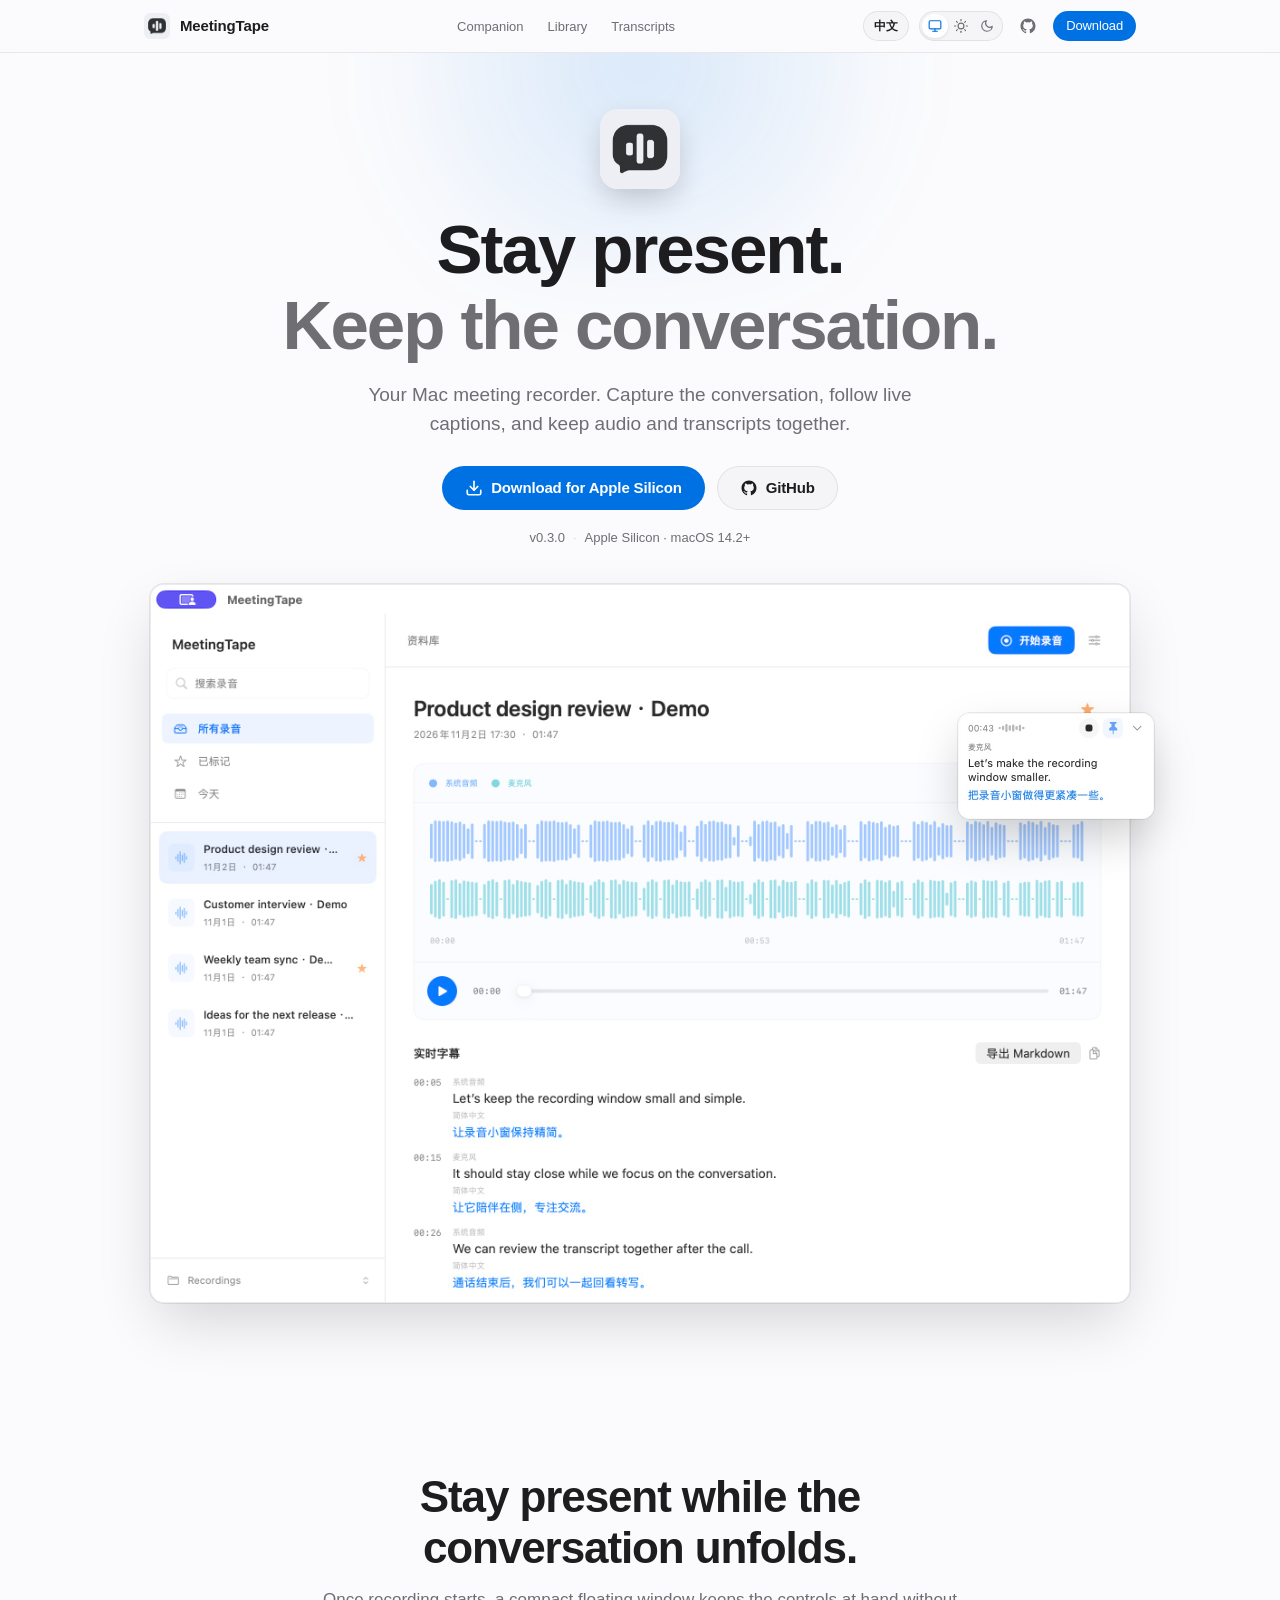
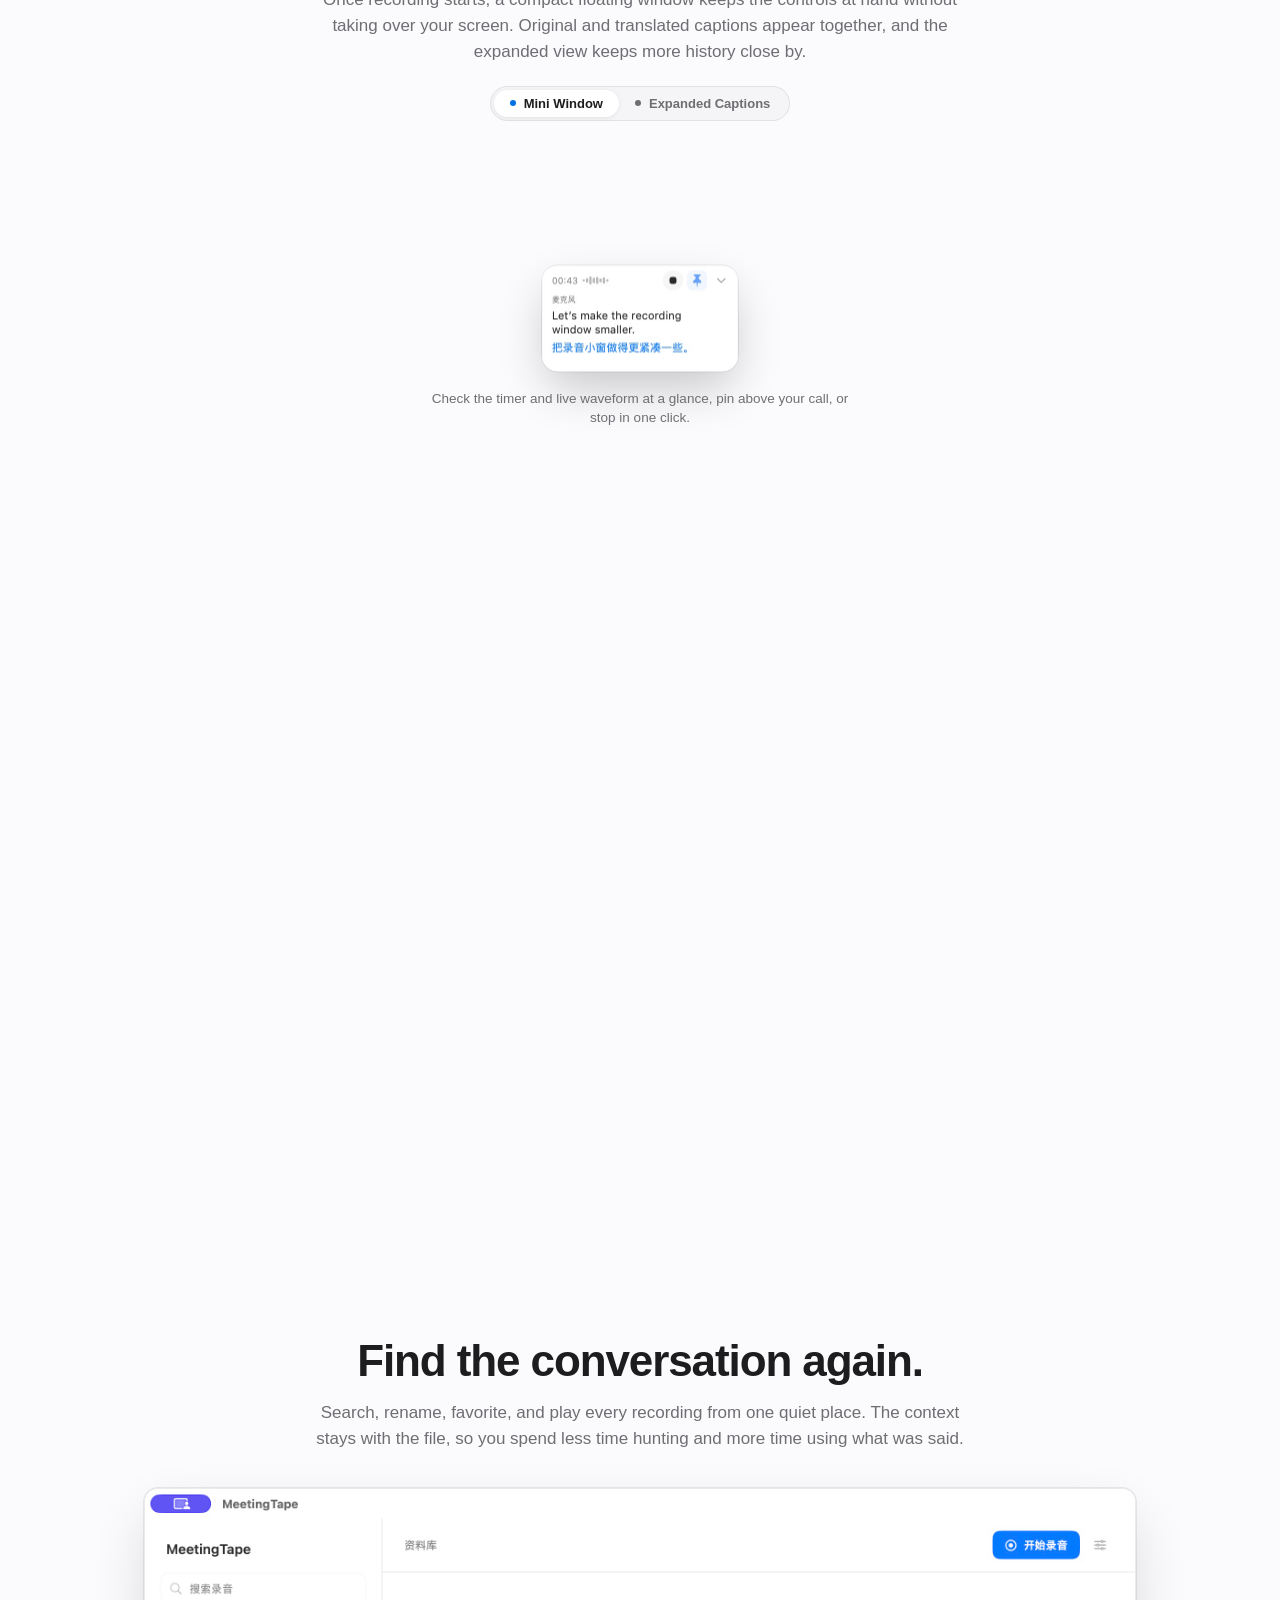
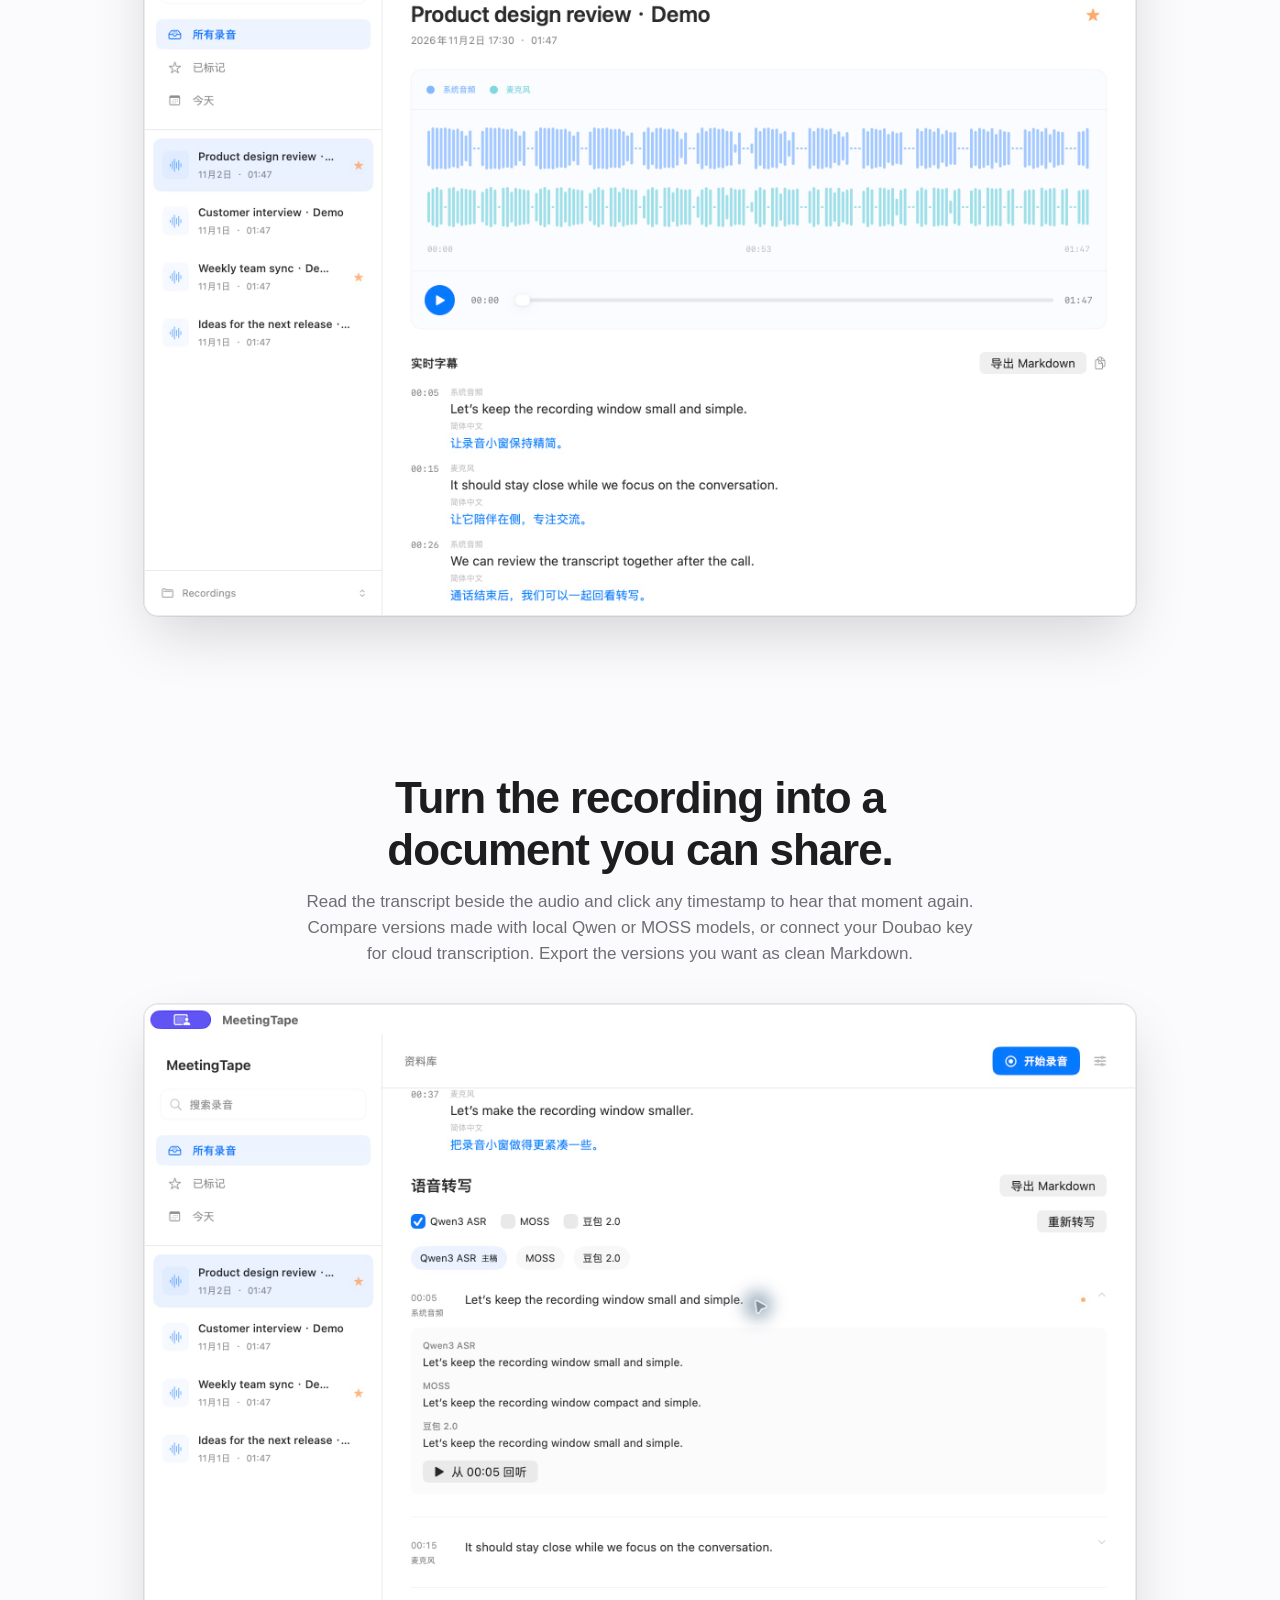
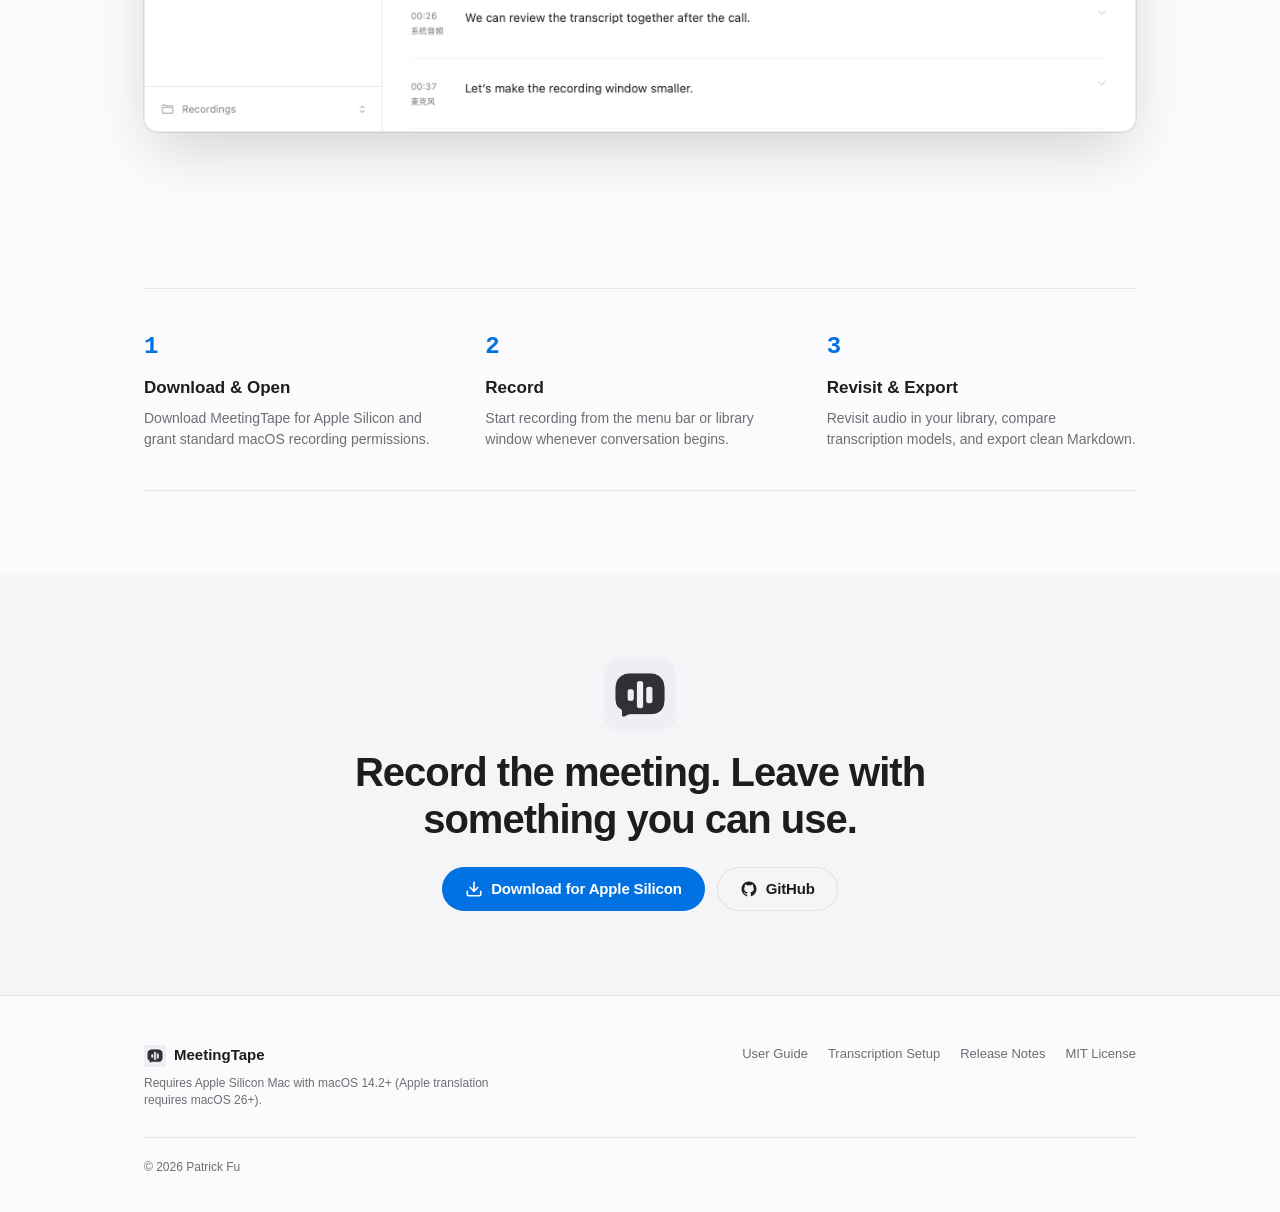
==== commit 0f42c96b: "Publish the MeetingTape 0.3.0 update and download links - Publish the signed Sparkle feed for the no" ====
--- a/docs/index.html
+++ b/docs/index.html
@@ -86,7 +86,7 @@
             <path fill-rule="evenodd" clip-rule="evenodd" d="M12 2C6.477 2 2 6.484 2 12.017c0 4.425 2.865 8.18 6.839 9.504.5.092.682-.217.682-.483 0-.237-.008-.868-.013-1.703-2.782.605-3.369-1.343-3.369-1.343-.454-1.158-1.11-1.466-1.11-1.466-.908-.62.069-.608.069-.608 1.003.07 1.53 1.032 1.53 1.032.892 1.53 2.341 1.088 2.91.832.092-.647.35-1.088.636-1.338-2.22-.253-4.555-1.113-4.555-4.951 0-1.093.39-1.988 1.029-2.688-.103-.253-.446-1.272.098-2.65 0 0 .84-.27 2.75 1.026A9.564 9.564 0 0112 6.844c.85.004 1.705.115 2.504.337 1.909-1.296 2.747-1.027 2.747-1.027.546 1.379.202 2.398.1 2.651.64.7 1.028 1.595 1.028 2.688 0 3.848-2.339 4.695-4.566 4.943.359.309.678.92.678 1.855 0 1.338-.012 2.419-.012 2.747 0 .268.18.58.688.482A10.019 10.019 0 0022 12.017C22 6.484 17.522 2 12 2z"></path>
           </svg>
         </a>
-        <a href="https://github.com/patrick-fu/meetingtape/releases/download/v0.2.3/MeetingTape-0.2.3-arm64.dmg" class="btn btn-primary btn-sm header-cta">
+        <a href="https://github.com/patrick-fu/meetingtape/releases/download/v0.3.0/MeetingTape-0.3.0-arm64.dmg" class="btn btn-primary btn-sm header-cta">
           <span data-i18n="nav_download">Download</span>
         </a>
       </div>
@@ -110,7 +110,7 @@
           </p>
 
           <div class="hero-actions">
-            <a href="https://github.com/patrick-fu/meetingtape/releases/download/v0.2.3/MeetingTape-0.2.3-arm64.dmg" class="btn btn-primary btn-lg">
+            <a href="https://github.com/patrick-fu/meetingtape/releases/download/v0.3.0/MeetingTape-0.3.0-arm64.dmg" class="btn btn-primary btn-lg">
               <svg width="18" height="18" viewBox="0 0 24 24" fill="none" stroke="currentColor" stroke-width="2.2" stroke-linecap="round" stroke-linejoin="round" aria-hidden="true">
                 <path d="M21 15v4a2 2 0 0 1-2 2H5a2 2 0 0 1-2-2v-4"></path>
                 <polyline points="7 10 12 15 17 10"></polyline>
@@ -128,7 +128,7 @@
           </div>
 
           <div class="hero-specs-pill">
-            <span>v0.2.3</span>
+            <span>v0.3.0</span>
             <span class="specs-dot" aria-hidden="true">·</span>
             <span data-i18n="hero_requirements">Apple Silicon · macOS 14.2+</span>
           </div>
@@ -244,7 +244,7 @@
         <img src="images/app-icon.png" alt="" aria-hidden="true" width="72" height="72" class="closing-icon" loading="lazy">
         <h2 class="closing-title" data-i18n="cta_title">Record the meeting. Leave with something you can use.</h2>
         <div class="closing-actions">
-          <a href="https://github.com/patrick-fu/meetingtape/releases/download/v0.2.3/MeetingTape-0.2.3-arm64.dmg" class="btn btn-primary btn-lg">
+          <a href="https://github.com/patrick-fu/meetingtape/releases/download/v0.3.0/MeetingTape-0.3.0-arm64.dmg" class="btn btn-primary btn-lg">
             <svg width="18" height="18" viewBox="0 0 24 24" fill="none" stroke="currentColor" stroke-width="2.2" stroke-linecap="round" stroke-linejoin="round" aria-hidden="true">
               <path d="M21 15v4a2 2 0 0 1-2 2H5a2 2 0 0 1-2-2v-4"></path>
               <polyline points="7 10 12 15 17 10"></polyline>
@@ -277,7 +277,7 @@
         <nav class="footer-nav" data-i18n-label="reference_links" aria-label="Reference Links">
           <a href="https://github.com/patrick-fu/meetingtape/blob/main/docs/distribution.md" target="_blank" rel="noopener noreferrer" data-i18n="footer_guide">User Guide</a>
           <a href="https://github.com/patrick-fu/meetingtape/blob/main/docs/transcription.md" target="_blank" rel="noopener noreferrer" data-i18n="footer_setup">Transcription Setup</a>
-          <a href="https://github.com/patrick-fu/meetingtape/releases/tag/v0.2.3" target="_blank" rel="noopener noreferrer" data-i18n="footer_release">Release Notes</a>
+          <a href="https://github.com/patrick-fu/meetingtape/releases/tag/v0.3.0" target="_blank" rel="noopener noreferrer" data-i18n="footer_release">Release Notes</a>
           <a href="https://github.com/patrick-fu/meetingtape/blob/main/LICENSE" target="_blank" rel="noopener noreferrer" data-i18n="footer_license">MIT License</a>
         </nav>
       </div>
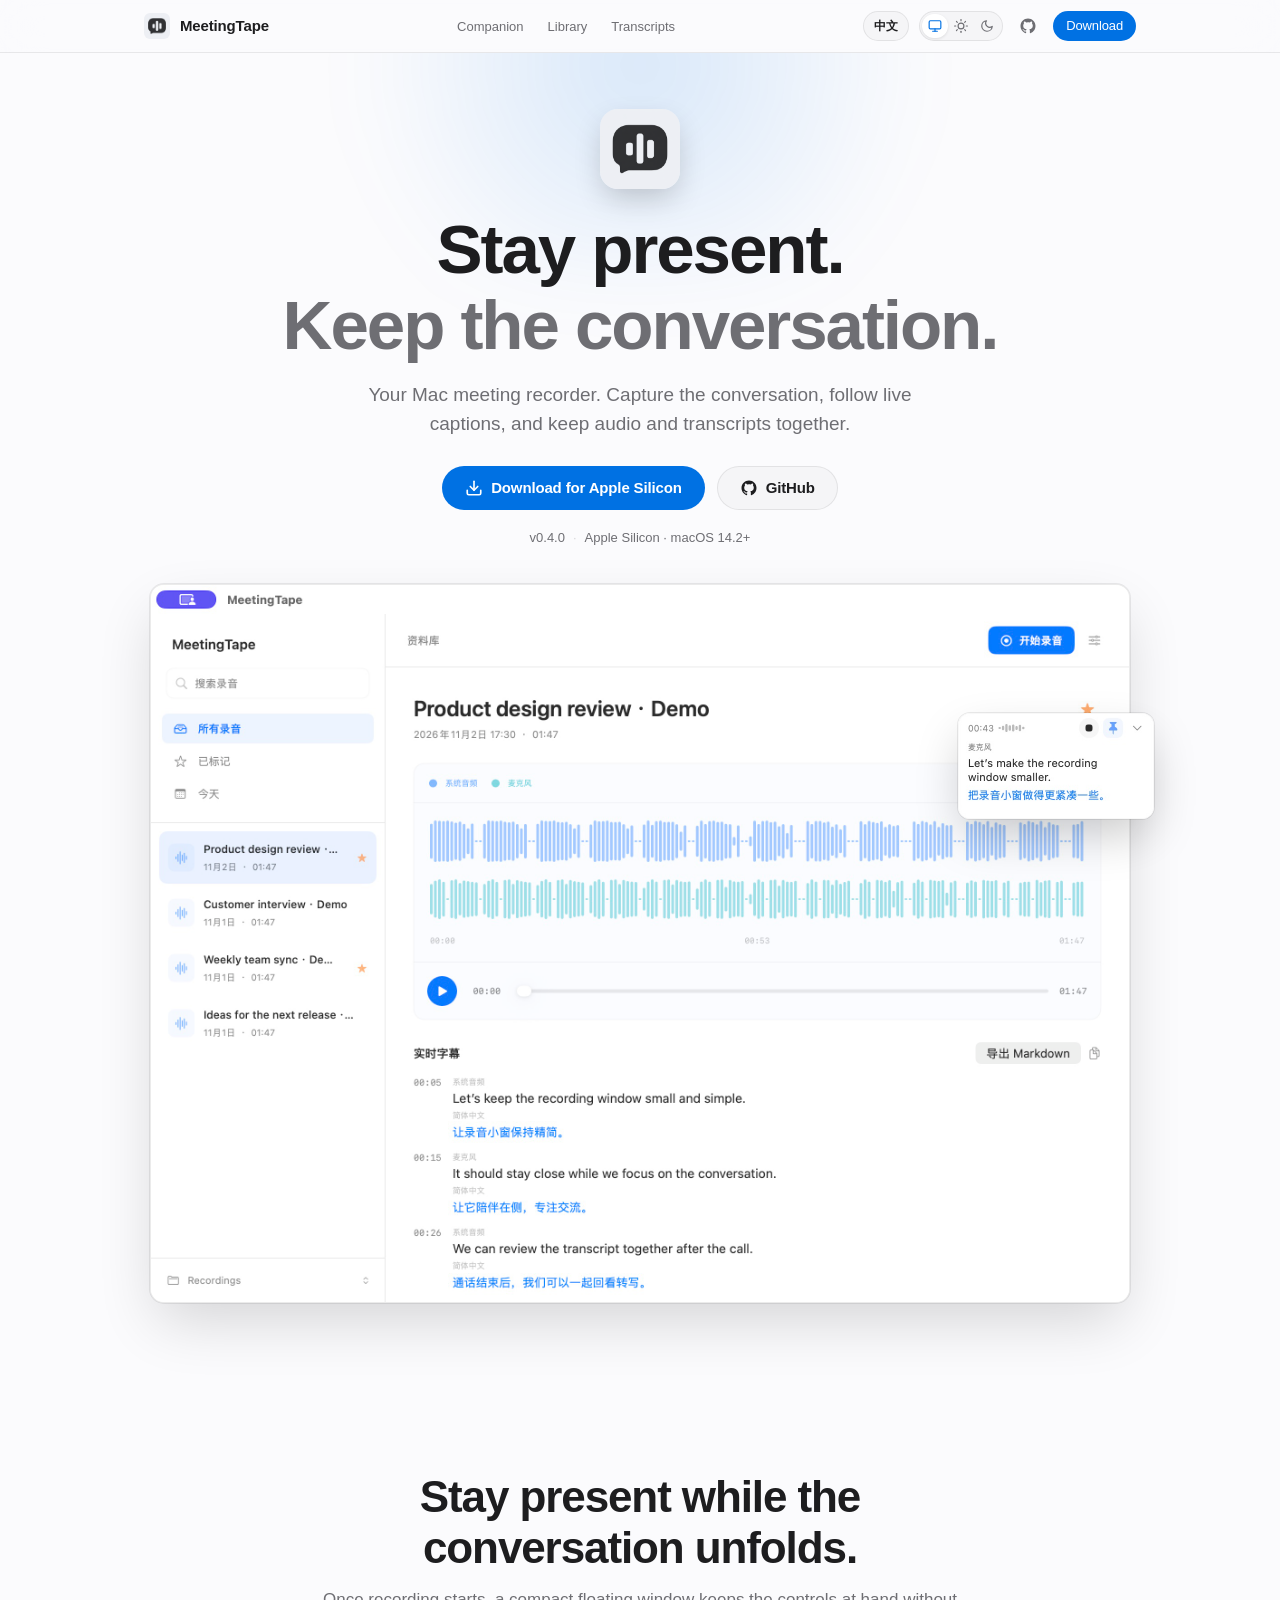
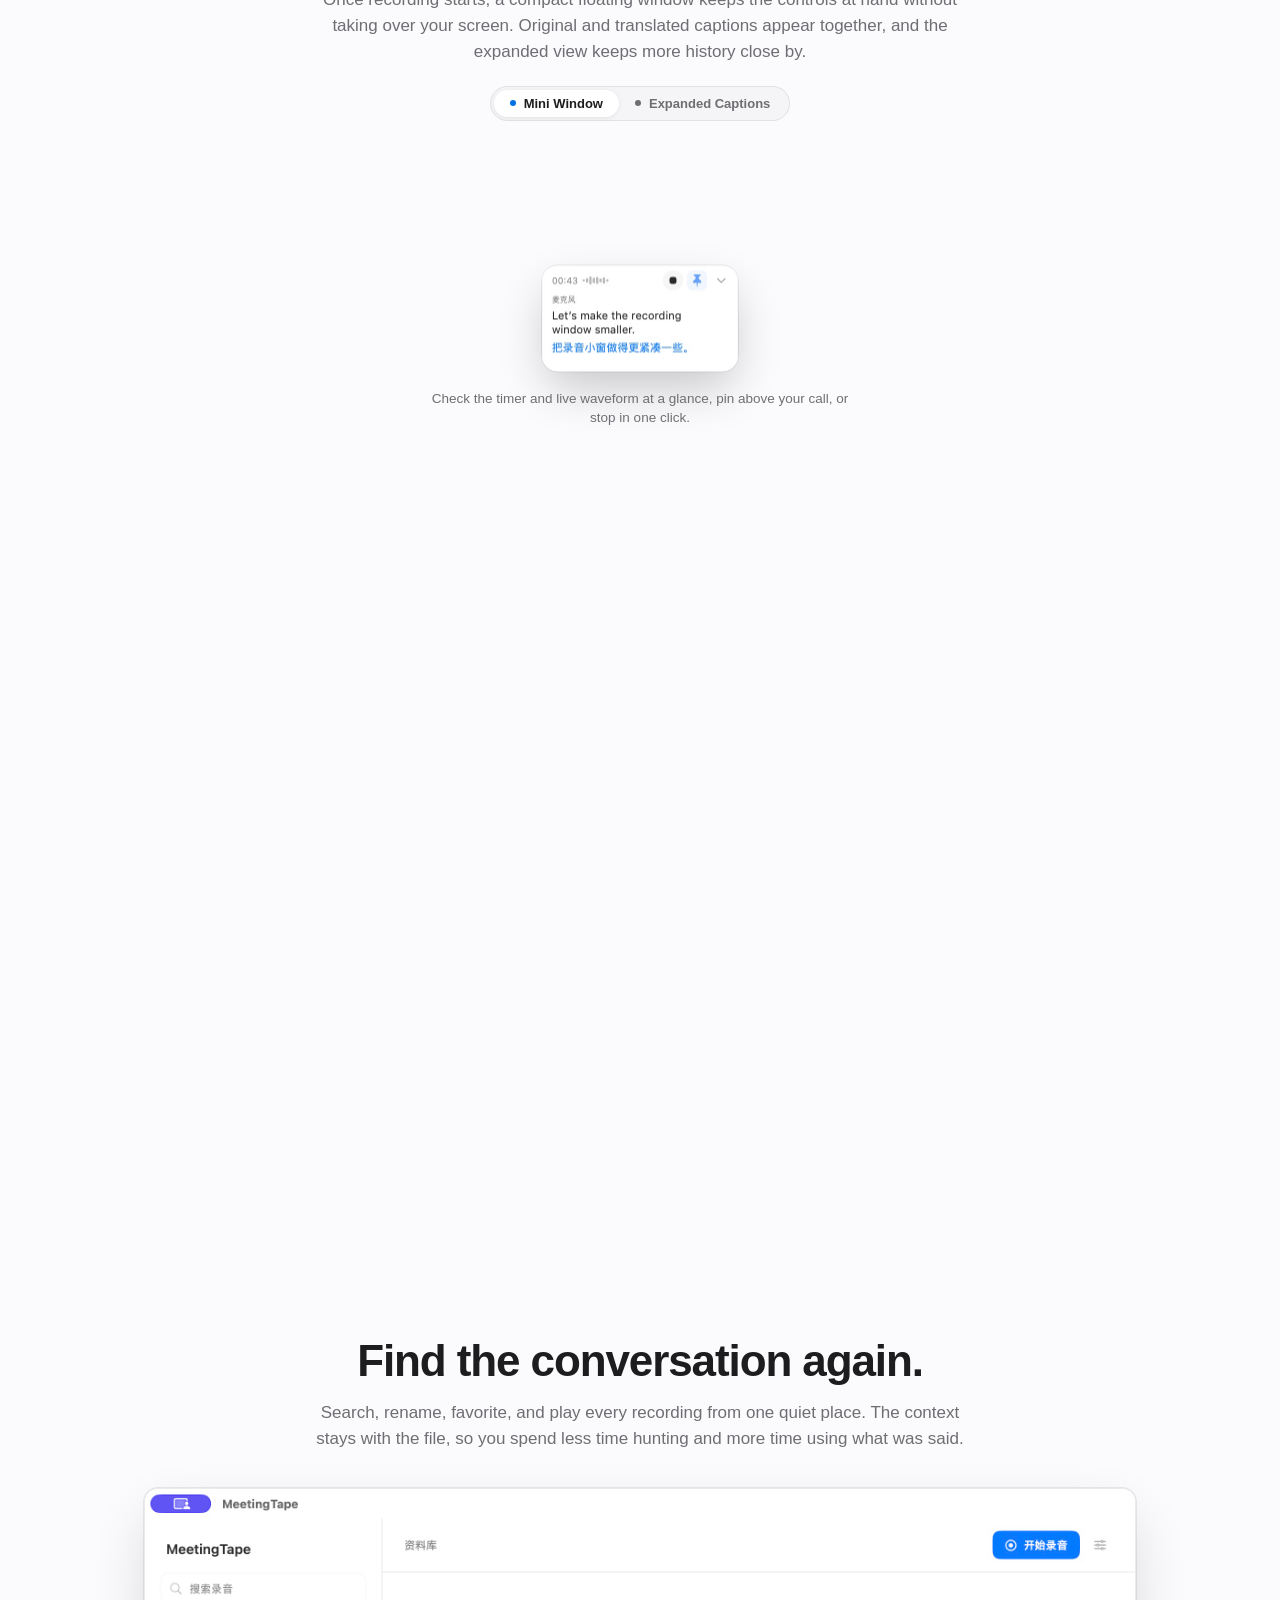
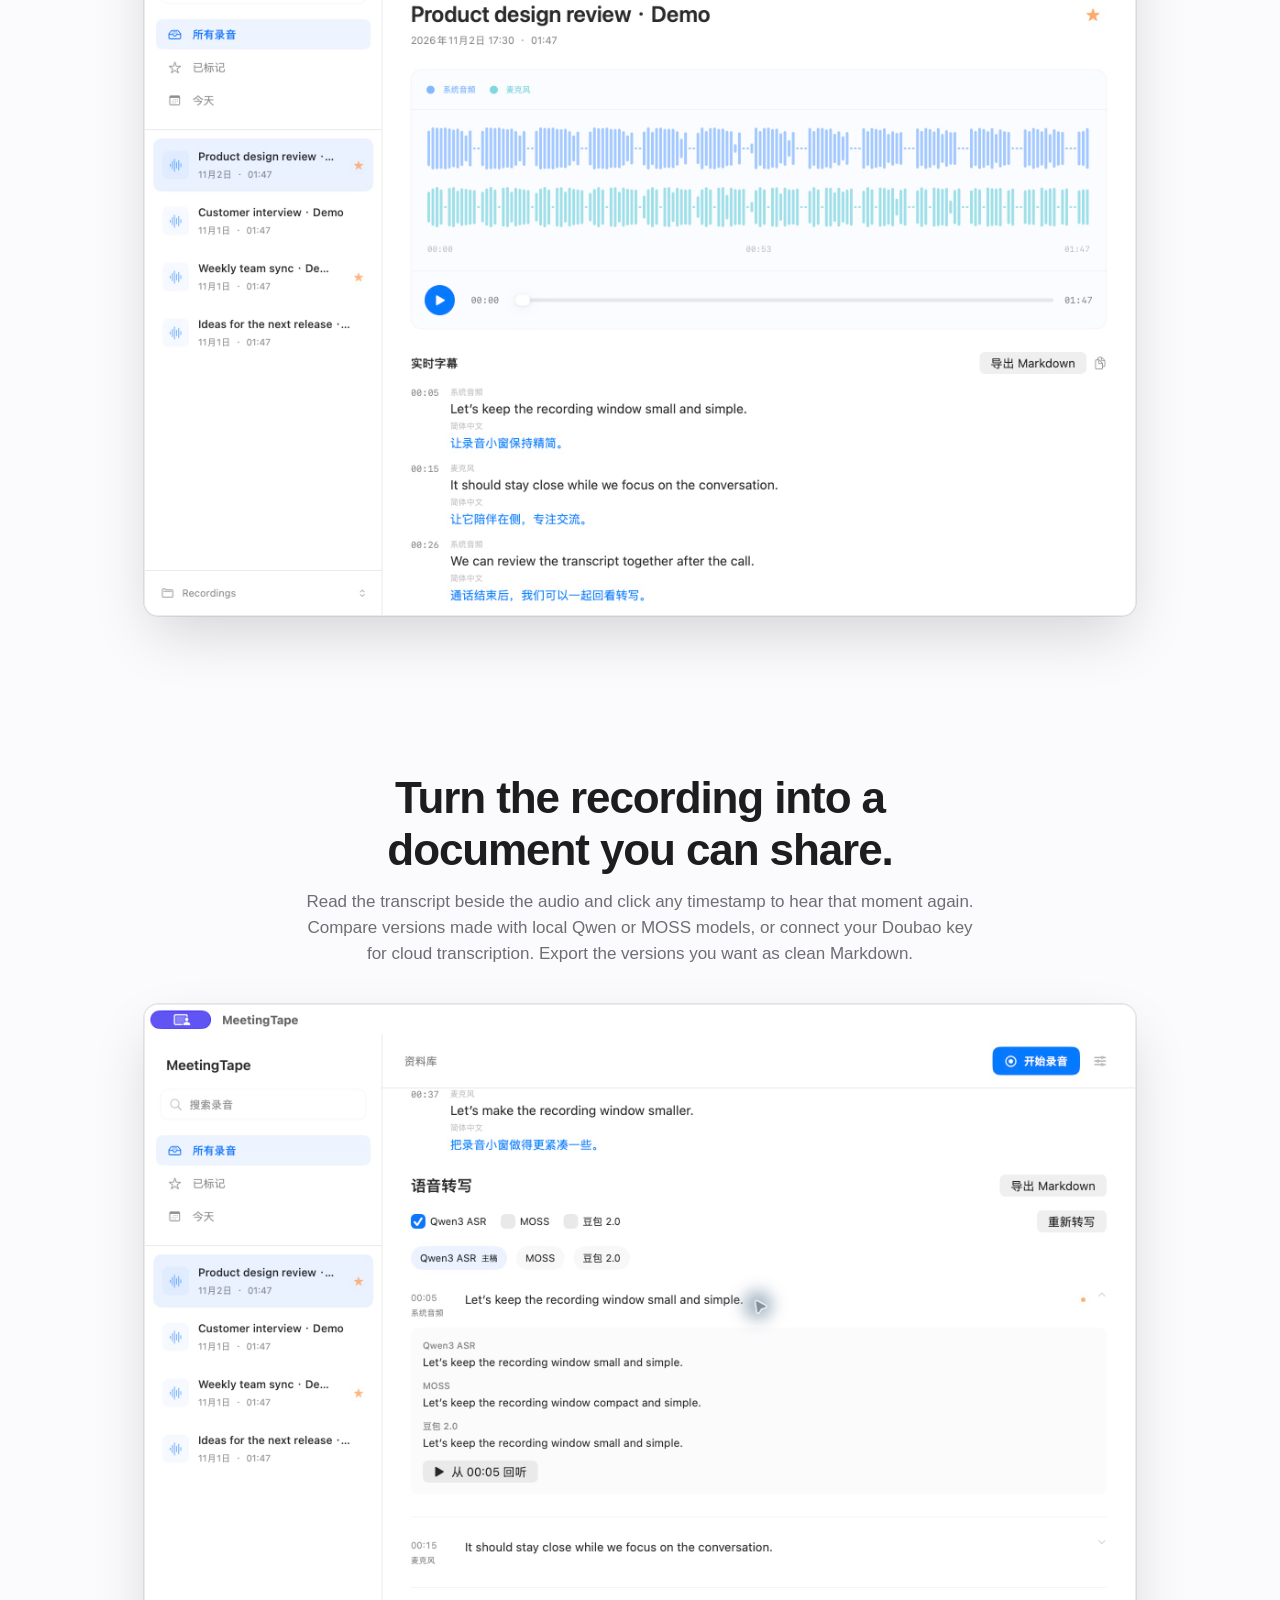
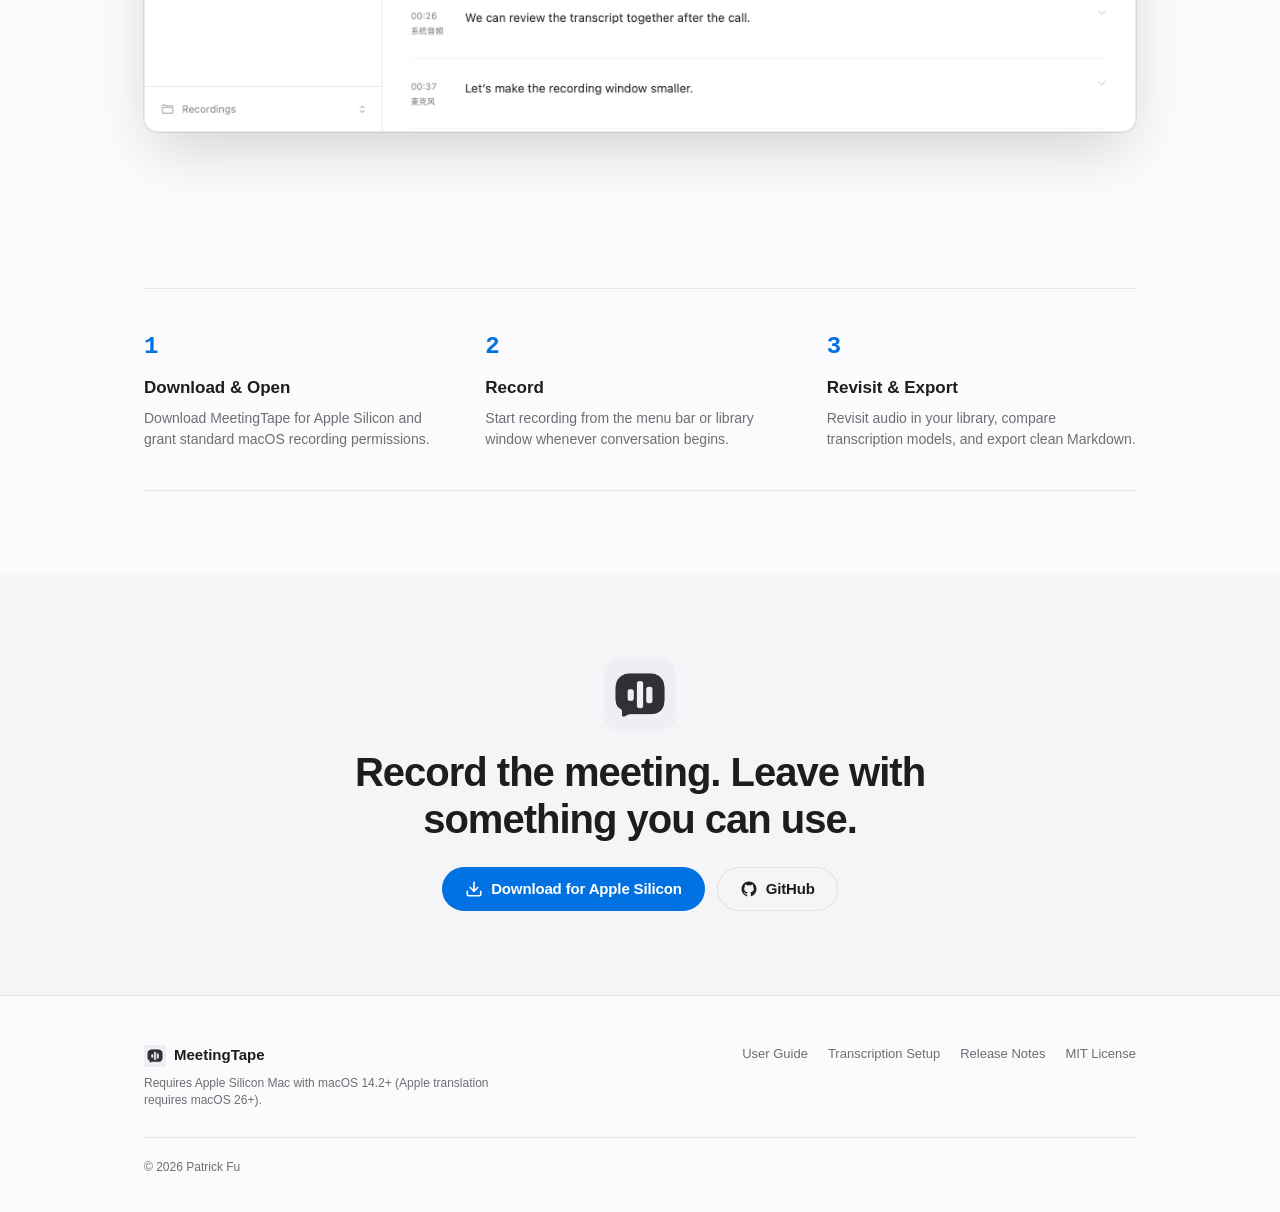
==== commit d928d74c: "Prepare MeetingTape 0.4.0 - Set App and CLI versions to 0.4.0 with build 9 - Pair English and Chines" ====
--- a/docs/index.html
+++ b/docs/index.html
@@ -86,7 +86,7 @@
             <path fill-rule="evenodd" clip-rule="evenodd" d="M12 2C6.477 2 2 6.484 2 12.017c0 4.425 2.865 8.18 6.839 9.504.5.092.682-.217.682-.483 0-.237-.008-.868-.013-1.703-2.782.605-3.369-1.343-3.369-1.343-.454-1.158-1.11-1.466-1.11-1.466-.908-.62.069-.608.069-.608 1.003.07 1.53 1.032 1.53 1.032.892 1.53 2.341 1.088 2.91.832.092-.647.35-1.088.636-1.338-2.22-.253-4.555-1.113-4.555-4.951 0-1.093.39-1.988 1.029-2.688-.103-.253-.446-1.272.098-2.65 0 0 .84-.27 2.75 1.026A9.564 9.564 0 0112 6.844c.85.004 1.705.115 2.504.337 1.909-1.296 2.747-1.027 2.747-1.027.546 1.379.202 2.398.1 2.651.64.7 1.028 1.595 1.028 2.688 0 3.848-2.339 4.695-4.566 4.943.359.309.678.92.678 1.855 0 1.338-.012 2.419-.012 2.747 0 .268.18.58.688.482A10.019 10.019 0 0022 12.017C22 6.484 17.522 2 12 2z"></path>
           </svg>
         </a>
-        <a href="https://github.com/patrick-fu/meetingtape/releases/download/v0.3.0/MeetingTape-0.3.0-arm64.dmg" class="btn btn-primary btn-sm header-cta">
+        <a href="https://github.com/patrick-fu/meetingtape/releases/download/v0.4.0/MeetingTape-0.4.0-arm64.dmg" class="btn btn-primary btn-sm header-cta">
           <span data-i18n="nav_download">Download</span>
         </a>
       </div>
@@ -110,7 +110,7 @@
           </p>
 
           <div class="hero-actions">
-            <a href="https://github.com/patrick-fu/meetingtape/releases/download/v0.3.0/MeetingTape-0.3.0-arm64.dmg" class="btn btn-primary btn-lg">
+            <a href="https://github.com/patrick-fu/meetingtape/releases/download/v0.4.0/MeetingTape-0.4.0-arm64.dmg" class="btn btn-primary btn-lg">
               <svg width="18" height="18" viewBox="0 0 24 24" fill="none" stroke="currentColor" stroke-width="2.2" stroke-linecap="round" stroke-linejoin="round" aria-hidden="true">
                 <path d="M21 15v4a2 2 0 0 1-2 2H5a2 2 0 0 1-2-2v-4"></path>
                 <polyline points="7 10 12 15 17 10"></polyline>
@@ -128,7 +128,7 @@
           </div>
 
           <div class="hero-specs-pill">
-            <span>v0.3.0</span>
+            <span>v0.4.0</span>
             <span class="specs-dot" aria-hidden="true">·</span>
             <span data-i18n="hero_requirements">Apple Silicon · macOS 14.2+</span>
           </div>
@@ -244,7 +244,7 @@
         <img src="images/app-icon.png" alt="" aria-hidden="true" width="72" height="72" class="closing-icon" loading="lazy">
         <h2 class="closing-title" data-i18n="cta_title">Record the meeting. Leave with something you can use.</h2>
         <div class="closing-actions">
-          <a href="https://github.com/patrick-fu/meetingtape/releases/download/v0.3.0/MeetingTape-0.3.0-arm64.dmg" class="btn btn-primary btn-lg">
+          <a href="https://github.com/patrick-fu/meetingtape/releases/download/v0.4.0/MeetingTape-0.4.0-arm64.dmg" class="btn btn-primary btn-lg">
             <svg width="18" height="18" viewBox="0 0 24 24" fill="none" stroke="currentColor" stroke-width="2.2" stroke-linecap="round" stroke-linejoin="round" aria-hidden="true">
               <path d="M21 15v4a2 2 0 0 1-2 2H5a2 2 0 0 1-2-2v-4"></path>
               <polyline points="7 10 12 15 17 10"></polyline>
@@ -277,7 +277,7 @@
         <nav class="footer-nav" data-i18n-label="reference_links" aria-label="Reference Links">
           <a href="https://github.com/patrick-fu/meetingtape/blob/main/docs/distribution.md" target="_blank" rel="noopener noreferrer" data-i18n="footer_guide">User Guide</a>
           <a href="https://github.com/patrick-fu/meetingtape/blob/main/docs/transcription.md" target="_blank" rel="noopener noreferrer" data-i18n="footer_setup">Transcription Setup</a>
-          <a href="https://github.com/patrick-fu/meetingtape/releases/tag/v0.3.0" target="_blank" rel="noopener noreferrer" data-i18n="footer_release">Release Notes</a>
+          <a href="https://github.com/patrick-fu/meetingtape/releases/tag/v0.4.0" target="_blank" rel="noopener noreferrer" data-i18n="footer_release">Release Notes</a>
           <a href="https://github.com/patrick-fu/meetingtape/blob/main/LICENSE" target="_blank" rel="noopener noreferrer" data-i18n="footer_license">MIT License</a>
         </nav>
       </div>
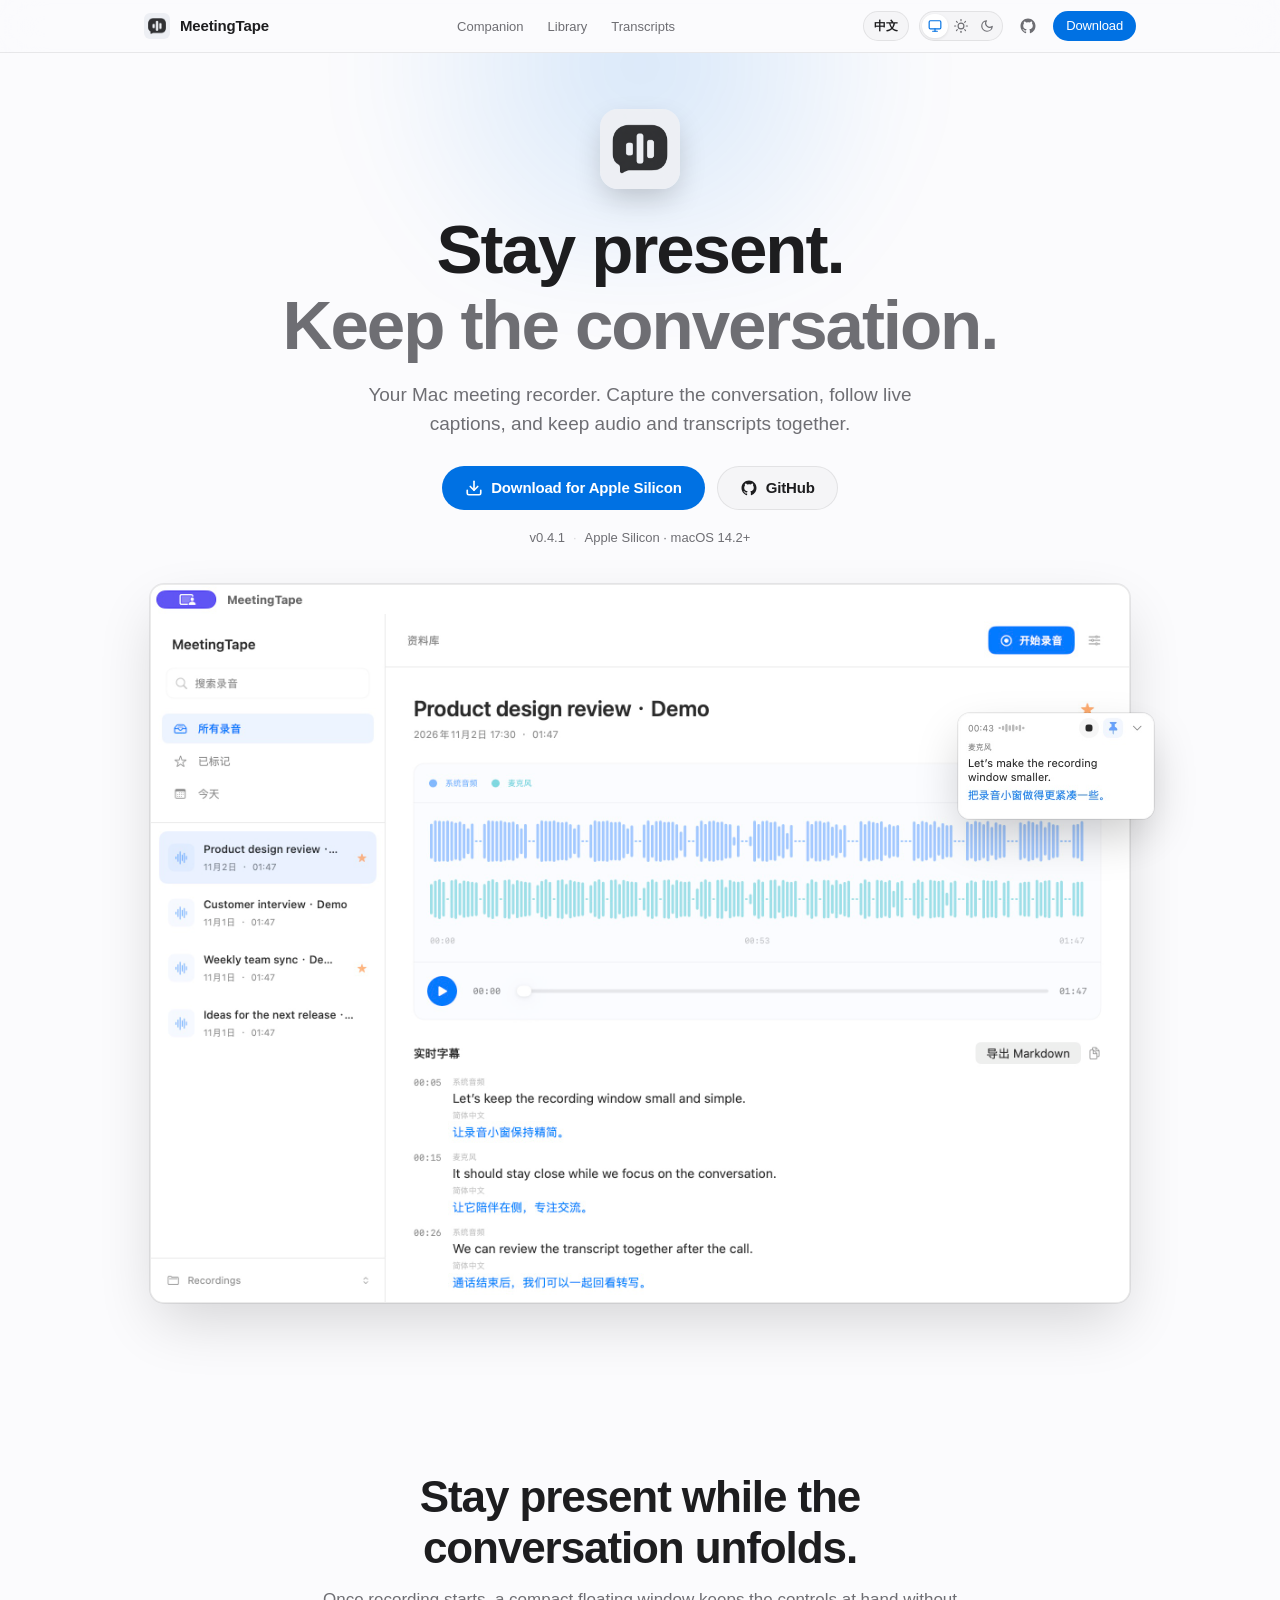
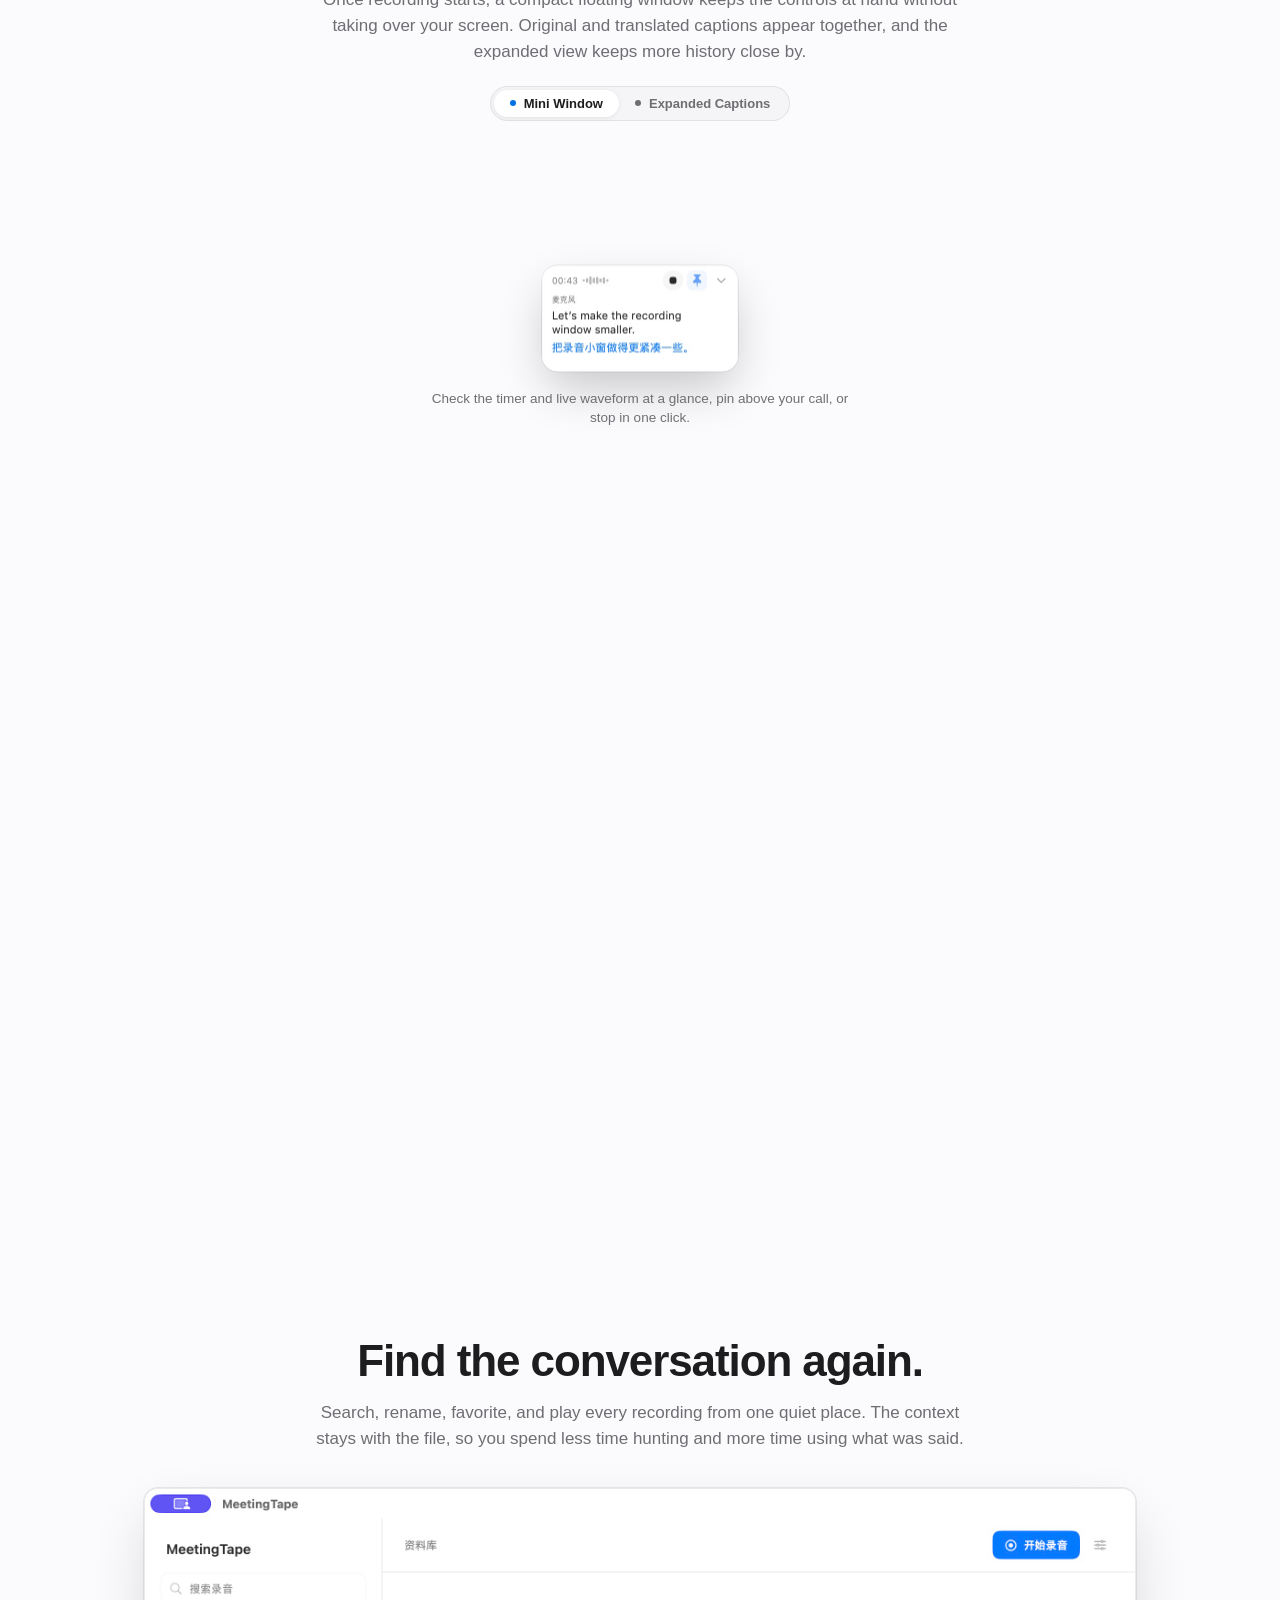
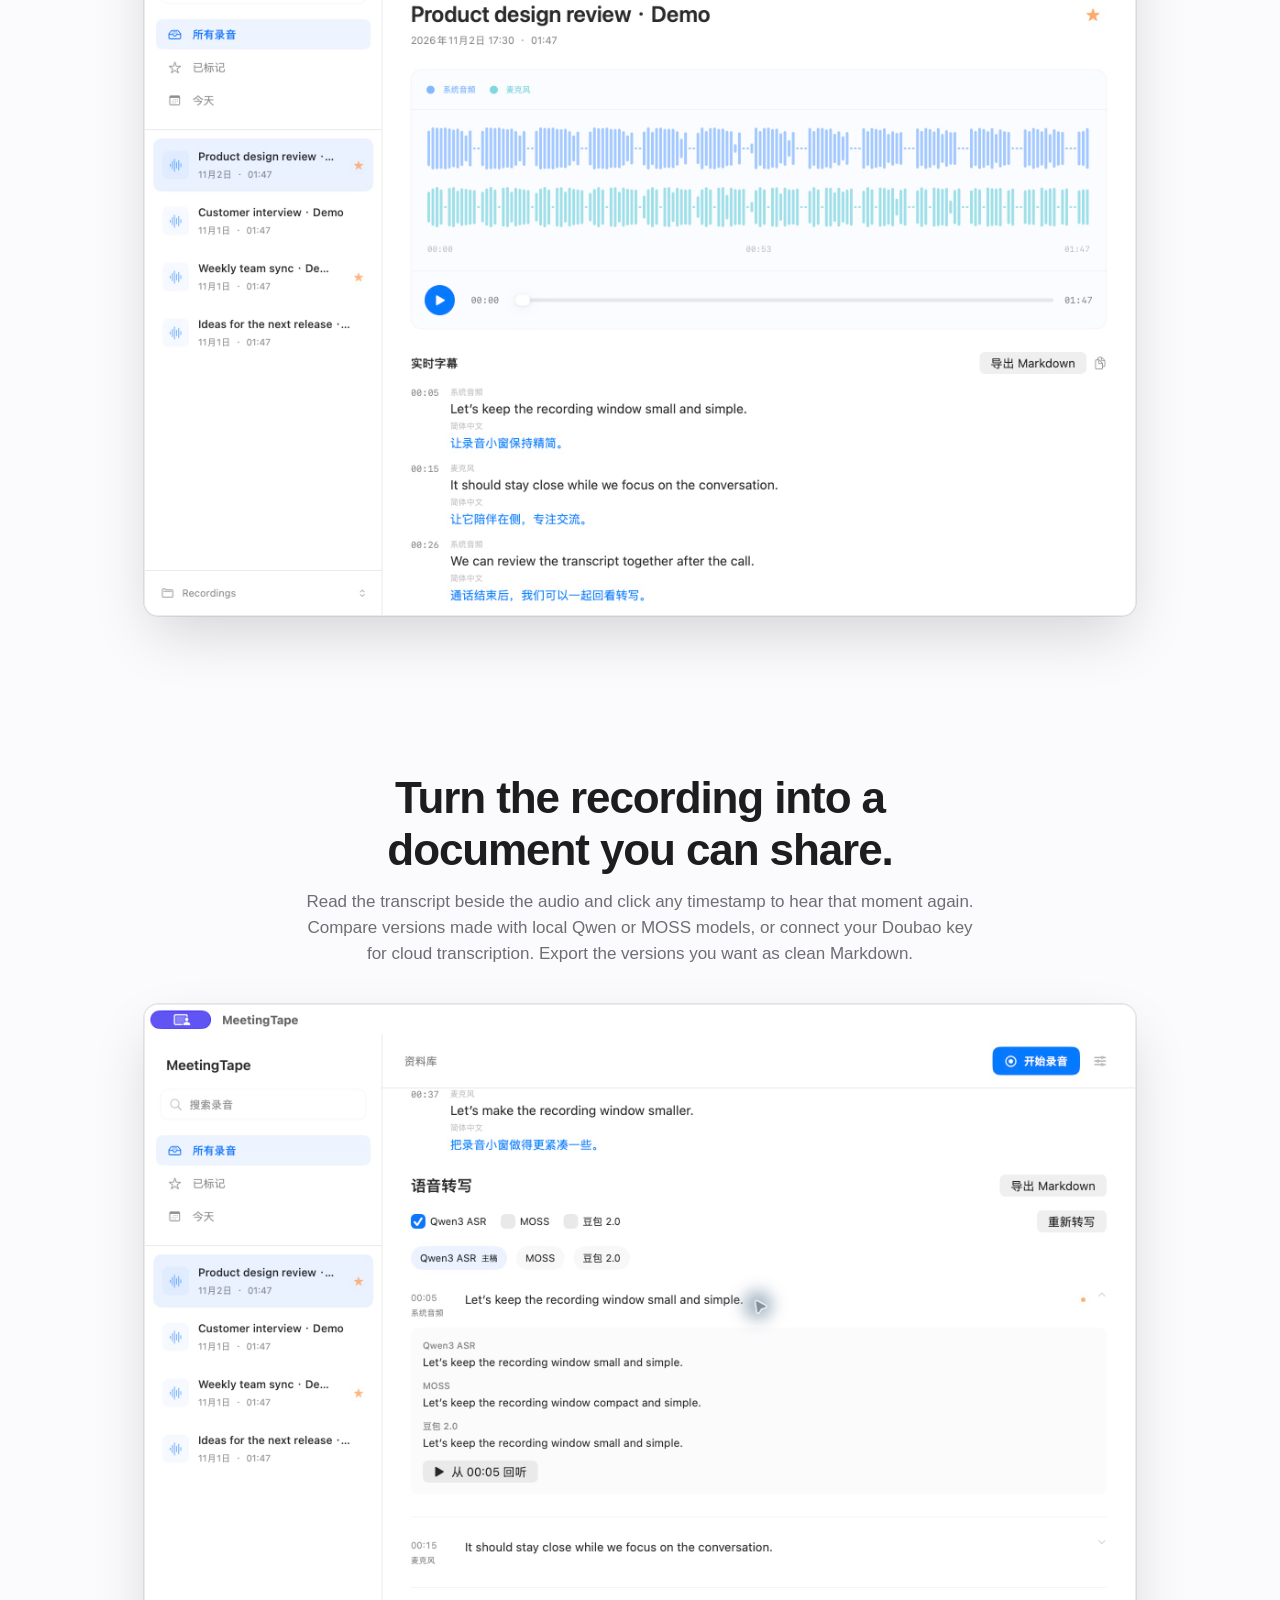
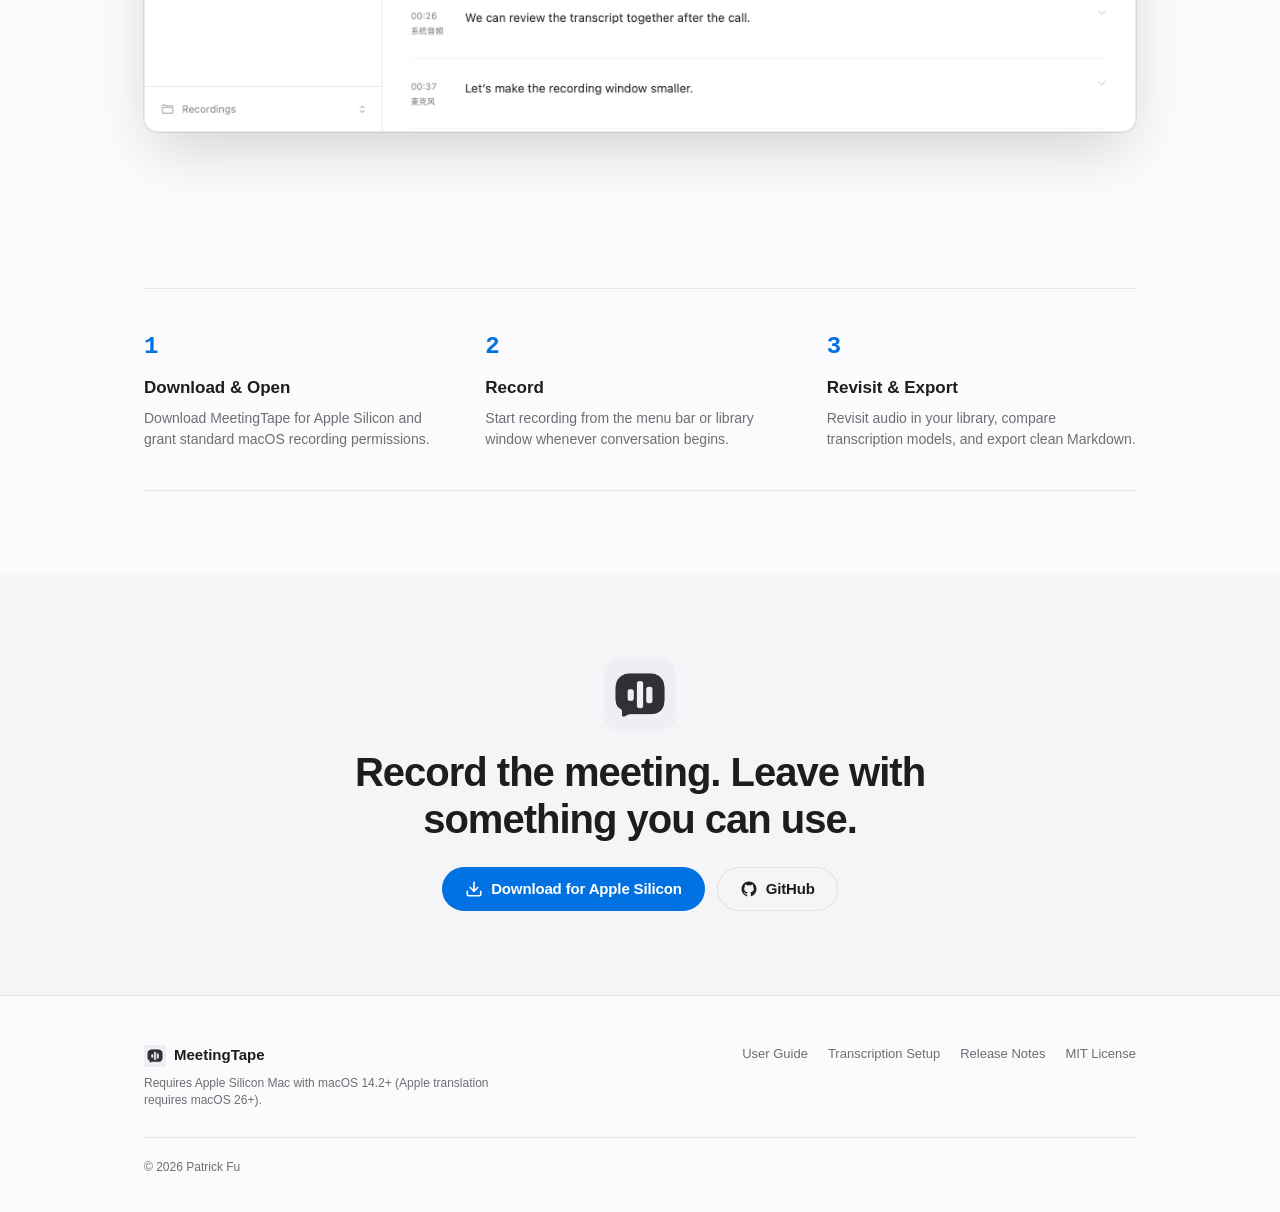
==== commit 313fc265: "Prepare MeetingTape 0.4.1 - Set App and CLI versions to 0.4.1 with build 10 - Add English and Chines" ====
--- a/docs/index.html
+++ b/docs/index.html
@@ -86,7 +86,7 @@
             <path fill-rule="evenodd" clip-rule="evenodd" d="M12 2C6.477 2 2 6.484 2 12.017c0 4.425 2.865 8.18 6.839 9.504.5.092.682-.217.682-.483 0-.237-.008-.868-.013-1.703-2.782.605-3.369-1.343-3.369-1.343-.454-1.158-1.11-1.466-1.11-1.466-.908-.62.069-.608.069-.608 1.003.07 1.53 1.032 1.53 1.032.892 1.53 2.341 1.088 2.91.832.092-.647.35-1.088.636-1.338-2.22-.253-4.555-1.113-4.555-4.951 0-1.093.39-1.988 1.029-2.688-.103-.253-.446-1.272.098-2.65 0 0 .84-.27 2.75 1.026A9.564 9.564 0 0112 6.844c.85.004 1.705.115 2.504.337 1.909-1.296 2.747-1.027 2.747-1.027.546 1.379.202 2.398.1 2.651.64.7 1.028 1.595 1.028 2.688 0 3.848-2.339 4.695-4.566 4.943.359.309.678.92.678 1.855 0 1.338-.012 2.419-.012 2.747 0 .268.18.58.688.482A10.019 10.019 0 0022 12.017C22 6.484 17.522 2 12 2z"></path>
           </svg>
         </a>
-        <a href="https://github.com/patrick-fu/meetingtape/releases/download/v0.4.0/MeetingTape-0.4.0-arm64.dmg" class="btn btn-primary btn-sm header-cta">
+        <a href="https://github.com/patrick-fu/meetingtape/releases/download/v0.4.1/MeetingTape-0.4.1-arm64.dmg" class="btn btn-primary btn-sm header-cta">
           <span data-i18n="nav_download">Download</span>
         </a>
       </div>
@@ -110,7 +110,7 @@
           </p>
 
           <div class="hero-actions">
-            <a href="https://github.com/patrick-fu/meetingtape/releases/download/v0.4.0/MeetingTape-0.4.0-arm64.dmg" class="btn btn-primary btn-lg">
+            <a href="https://github.com/patrick-fu/meetingtape/releases/download/v0.4.1/MeetingTape-0.4.1-arm64.dmg" class="btn btn-primary btn-lg">
               <svg width="18" height="18" viewBox="0 0 24 24" fill="none" stroke="currentColor" stroke-width="2.2" stroke-linecap="round" stroke-linejoin="round" aria-hidden="true">
                 <path d="M21 15v4a2 2 0 0 1-2 2H5a2 2 0 0 1-2-2v-4"></path>
                 <polyline points="7 10 12 15 17 10"></polyline>
@@ -128,7 +128,7 @@
           </div>
 
           <div class="hero-specs-pill">
-            <span>v0.4.0</span>
+            <span>v0.4.1</span>
             <span class="specs-dot" aria-hidden="true">·</span>
             <span data-i18n="hero_requirements">Apple Silicon · macOS 14.2+</span>
           </div>
@@ -244,7 +244,7 @@
         <img src="images/app-icon.png" alt="" aria-hidden="true" width="72" height="72" class="closing-icon" loading="lazy">
         <h2 class="closing-title" data-i18n="cta_title">Record the meeting. Leave with something you can use.</h2>
         <div class="closing-actions">
-          <a href="https://github.com/patrick-fu/meetingtape/releases/download/v0.4.0/MeetingTape-0.4.0-arm64.dmg" class="btn btn-primary btn-lg">
+          <a href="https://github.com/patrick-fu/meetingtape/releases/download/v0.4.1/MeetingTape-0.4.1-arm64.dmg" class="btn btn-primary btn-lg">
             <svg width="18" height="18" viewBox="0 0 24 24" fill="none" stroke="currentColor" stroke-width="2.2" stroke-linecap="round" stroke-linejoin="round" aria-hidden="true">
               <path d="M21 15v4a2 2 0 0 1-2 2H5a2 2 0 0 1-2-2v-4"></path>
               <polyline points="7 10 12 15 17 10"></polyline>
@@ -277,7 +277,7 @@
         <nav class="footer-nav" data-i18n-label="reference_links" aria-label="Reference Links">
           <a href="https://github.com/patrick-fu/meetingtape/blob/main/docs/distribution.md" target="_blank" rel="noopener noreferrer" data-i18n="footer_guide">User Guide</a>
           <a href="https://github.com/patrick-fu/meetingtape/blob/main/docs/transcription.md" target="_blank" rel="noopener noreferrer" data-i18n="footer_setup">Transcription Setup</a>
-          <a href="https://github.com/patrick-fu/meetingtape/releases/tag/v0.4.0" target="_blank" rel="noopener noreferrer" data-i18n="footer_release">Release Notes</a>
+          <a href="https://github.com/patrick-fu/meetingtape/releases/tag/v0.4.1" target="_blank" rel="noopener noreferrer" data-i18n="footer_release">Release Notes</a>
           <a href="https://github.com/patrick-fu/meetingtape/blob/main/LICENSE" target="_blank" rel="noopener noreferrer" data-i18n="footer_license">MIT License</a>
         </nav>
       </div>
